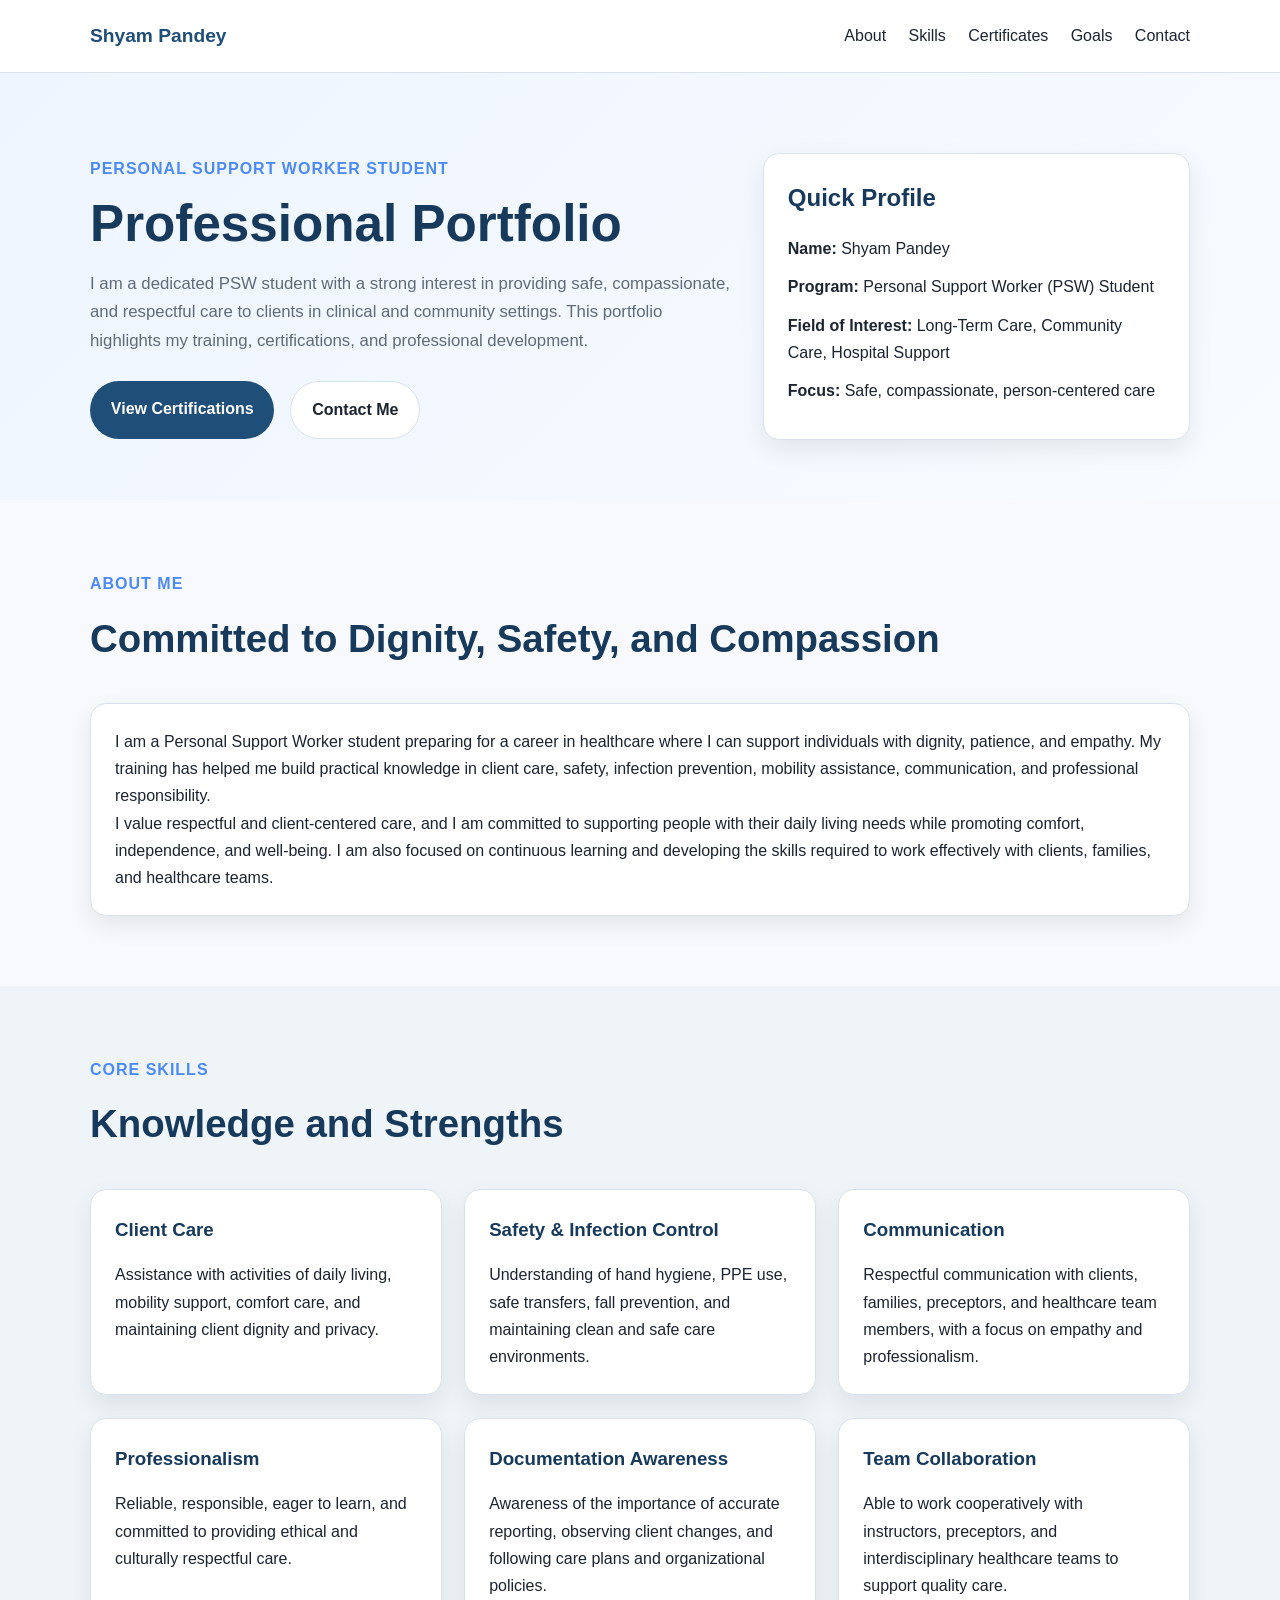
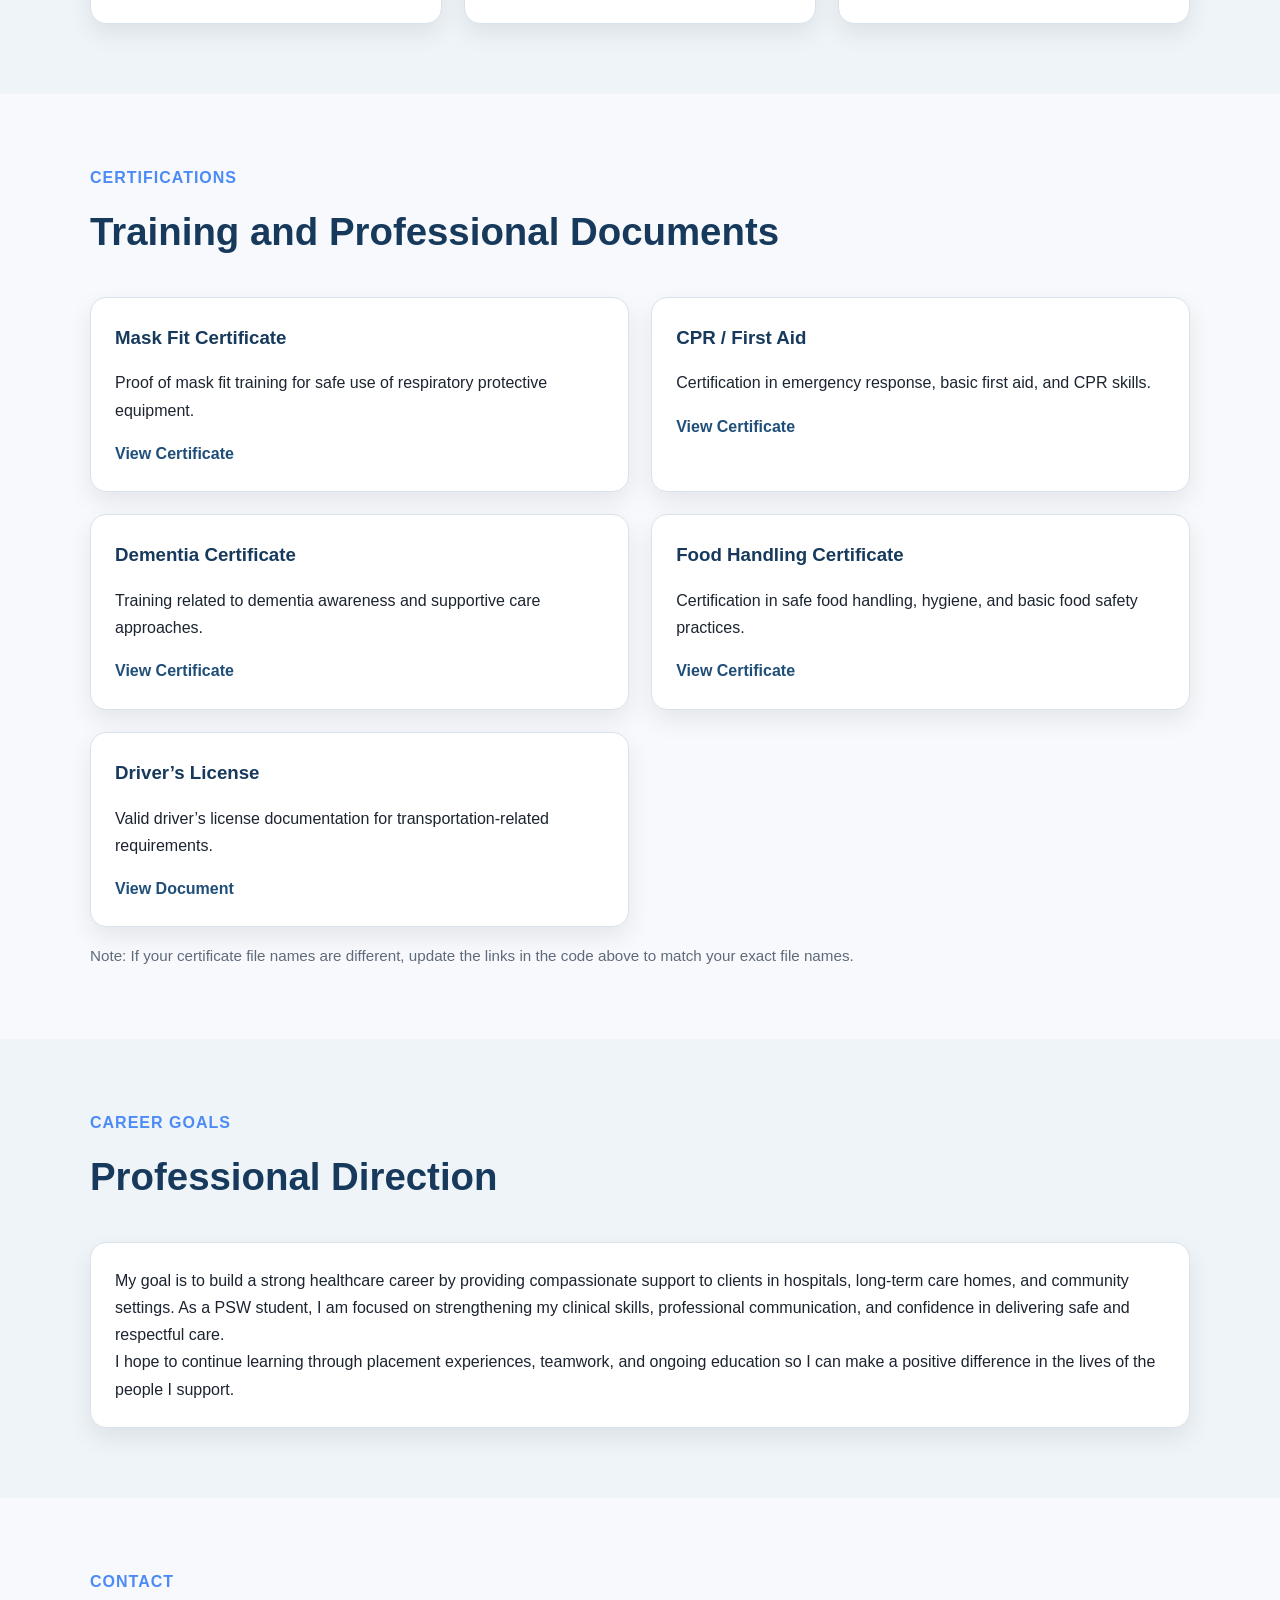
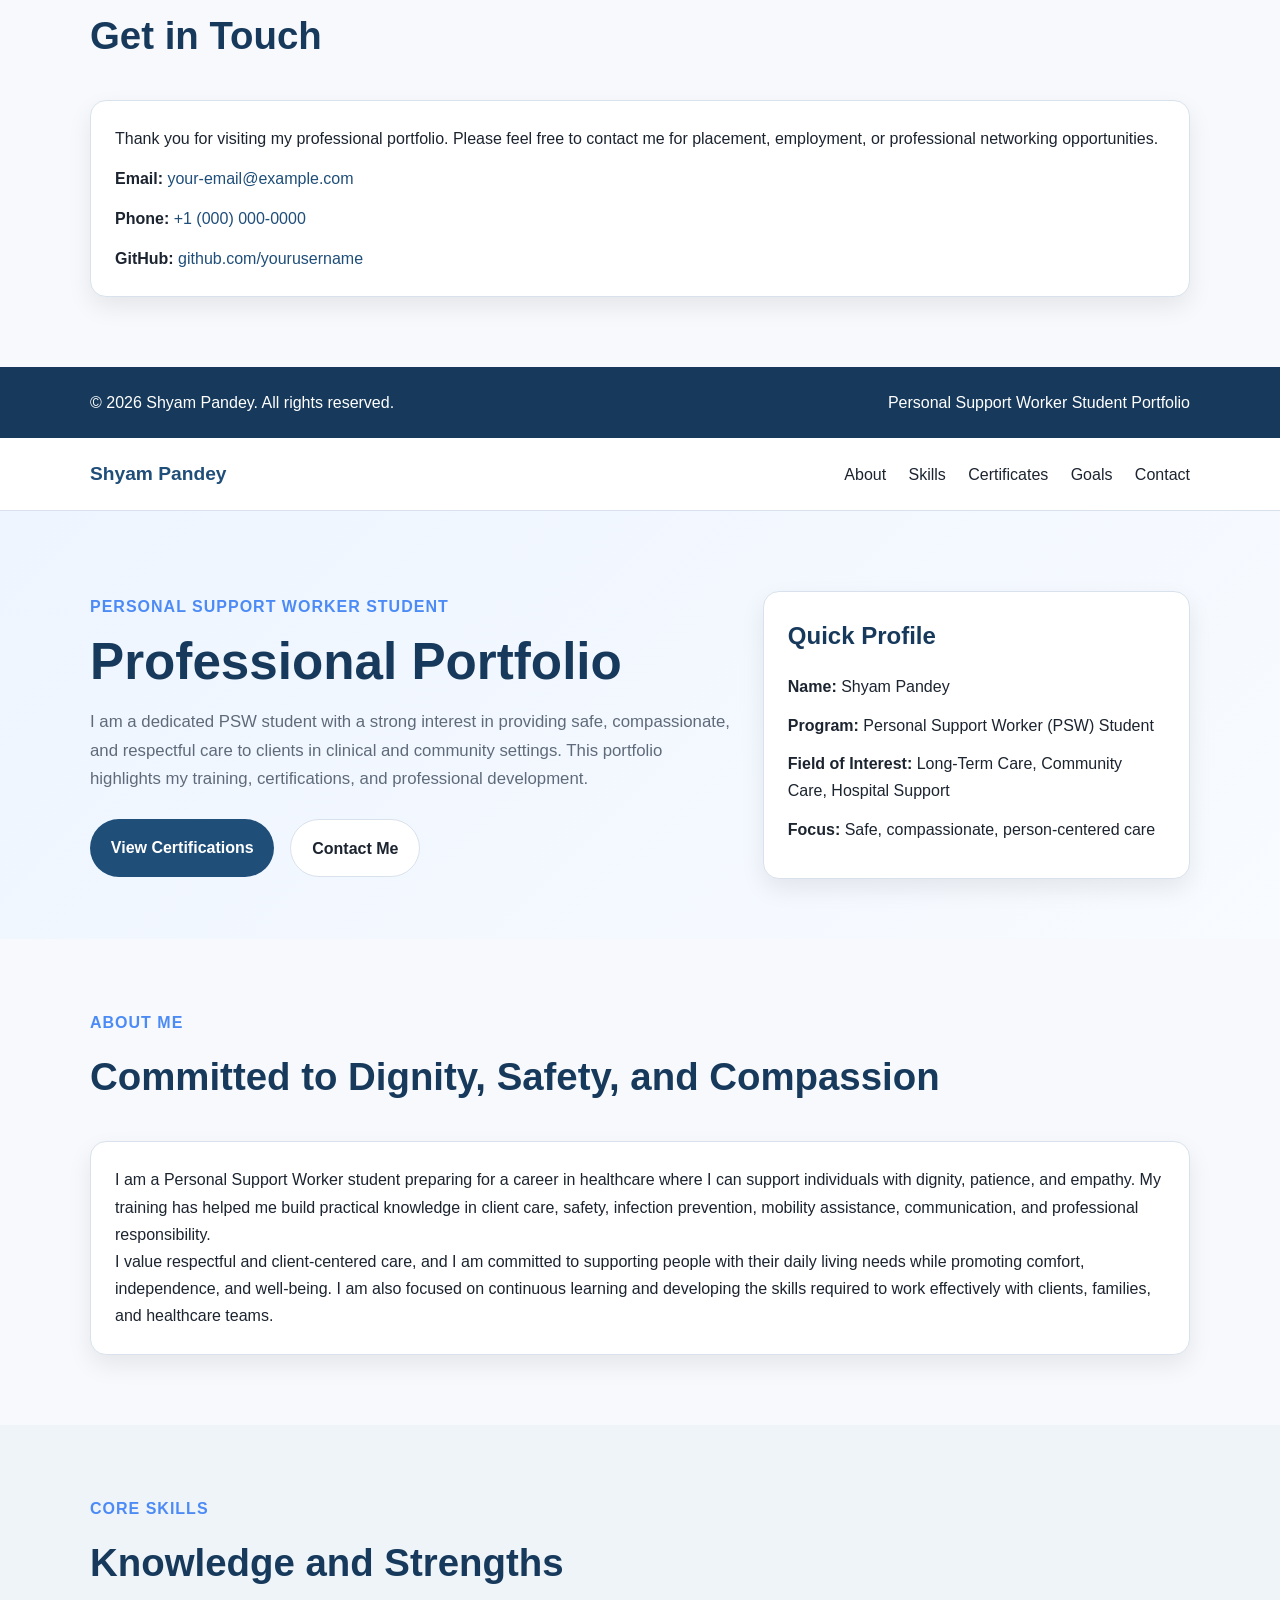
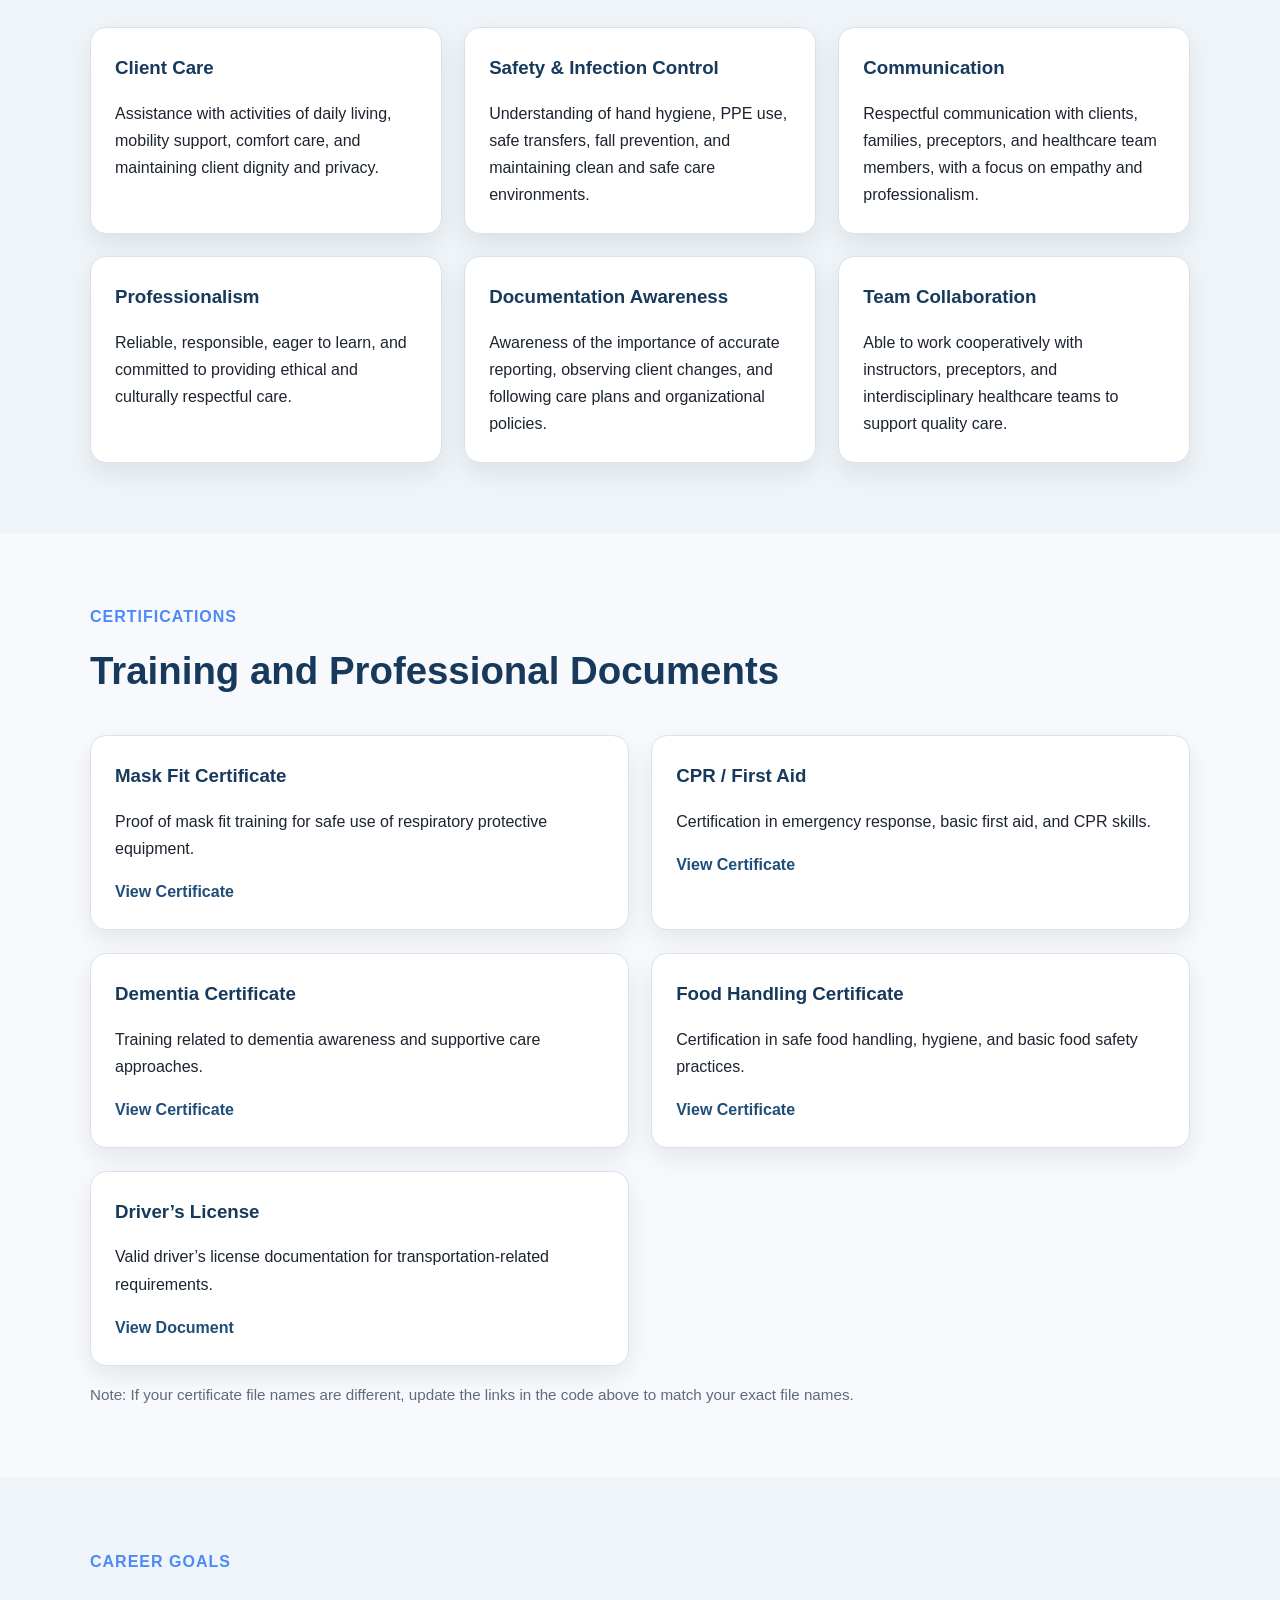
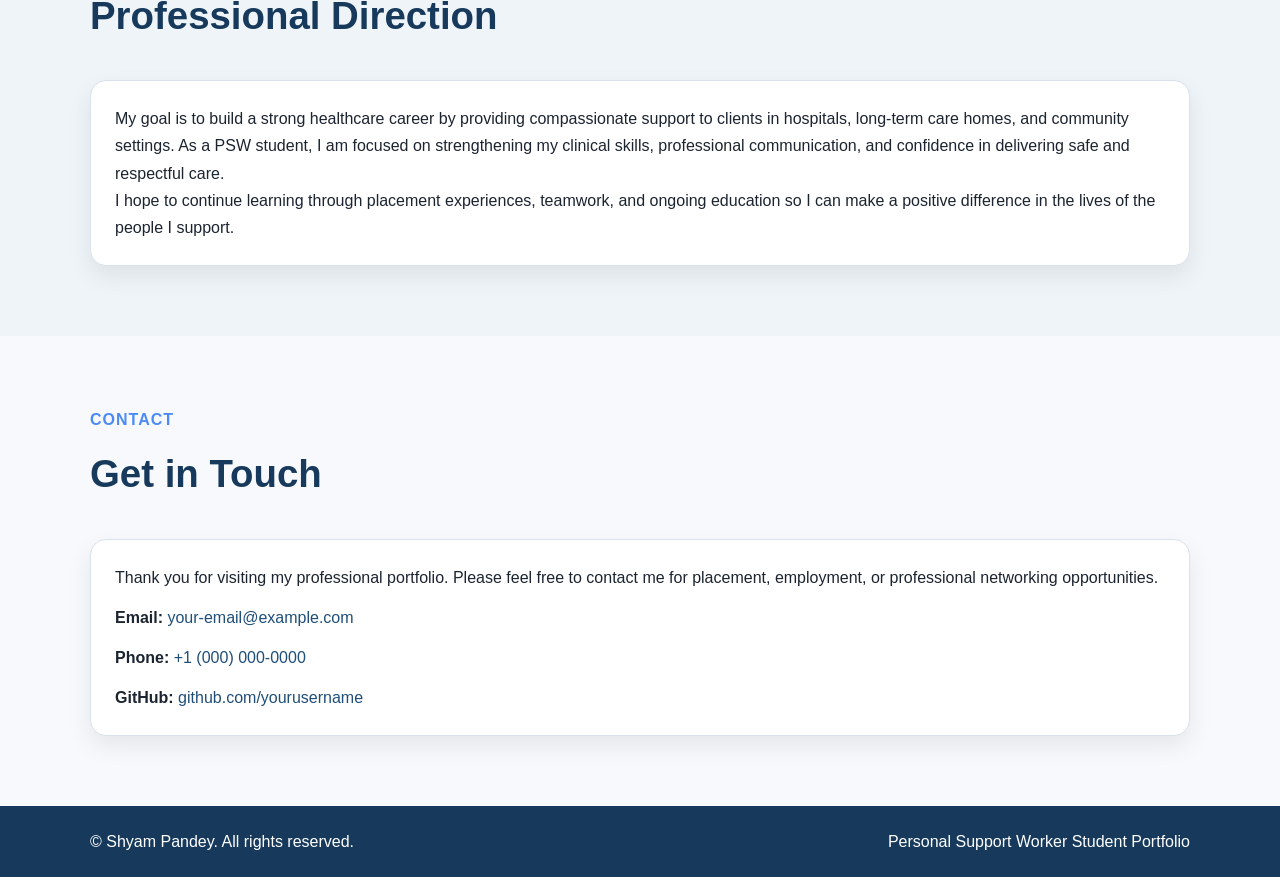
==== index.html @ 8e1c9bdb "Certificates" ====
<!DOCTYPE html>
<html lang="en">
<head>
  <meta charset="UTF-8" />
  <meta name="viewport" content="width=device-width, initial-scale=1.0" />
  <title>Shyam Pandey | PSW Student Portfolio</title>
  <meta
    name="description"
    content="Professional portfolio of Shyam Pandey, Personal Support Worker student, showcasing education, skills, certifications, and career goals."
  />
  <link rel="stylesheet" href="assets/styles.css" />
</head>
<body>
  <header class="header">
    <div class="container nav">
      <a href="#home" class="logo">Shyam Pandey</a>
      <nav>
        <ul class="nav-links">
          <li><a href="#about">About</a></li>
          <li><a href="#skills">Skills</a></li>
          <li><a href="#certifications">Certificates</a></li>
          <li><a href="#goals">Goals</a></li>
          <li><a href="#contact">Contact</a></li>
        </ul>
      </nav>
      <button id="menu-toggle" class="menu-toggle" aria-label="Open menu">☰</button>
    </div>
  </header>

  <main>
    <section id="home" class="hero">
      <div class="container hero-content">
        <div class="hero-text">
          <p class="eyebrow">Personal Support Worker Student</p>
          <h1>Professional Portfolio</h1>
          <p class="lead">
            I am a dedicated PSW student with a strong interest in providing safe,
            compassionate, and respectful care to clients in clinical and community settings.
            This portfolio highlights my training, certifications, and professional development.
          </p>
          <div class="hero-buttons">
            <a href="#certifications" class="btn btn-primary">View Certifications</a>
            <a href="#contact" class="btn btn-secondary">Contact Me</a>
          </div>
        </div>

        <div class="hero-card">
          <h2>Quick Profile</h2>
          <ul>
            <li><strong>Name:</strong> Shyam Pandey</li>
            <li><strong>Program:</strong> Personal Support Worker (PSW) Student</li>
            <li><strong>Field of Interest:</strong> Long-Term Care, Community Care, Hospital Support</li>
            <li><strong>Focus:</strong> Safe, compassionate, person-centered care</li>
          </ul>
        </div>
      </div>
    </section>

    <section id="about" class="section">
      <div class="container">
        <div class="section-heading">
          <p class="section-tag">About Me</p>
          <h2>Committed to Dignity, Safety, and Compassion</h2>
        </div>

        <div class="card">
          <p>
            I am a Personal Support Worker student preparing for a career in healthcare where I can
            support individuals with dignity, patience, and empathy. My training has helped me build
            practical knowledge in client care, safety, infection prevention, mobility assistance,
            communication, and professional responsibility.
          </p>
          <p>
            I value respectful and client-centered care, and I am committed to supporting people with
            their daily living needs while promoting comfort, independence, and well-being. I am also
            focused on continuous learning and developing the skills required to work effectively with
            clients, families, and healthcare teams.
          </p>
        </div>
      </div>
    </section>

    <section id="skills" class="section section-alt">
      <div class="container">
        <div class="section-heading">
          <p class="section-tag">Core Skills</p>
          <h2>Knowledge and Strengths</h2>
        </div>

        <div class="grid-3">
          <div class="card skill-card">
            <h3>Client Care</h3>
            <p>
              Assistance with activities of daily living, mobility support, comfort care, and maintaining
              client dignity and privacy.
            </p>
          </div>

          <div class="card skill-card">
            <h3>Safety & Infection Control</h3>
            <p>
              Understanding of hand hygiene, PPE use, safe transfers, fall prevention, and maintaining
              clean and safe care environments.
            </p>
          </div>

          <div class="card skill-card">
            <h3>Communication</h3>
            <p>
              Respectful communication with clients, families, preceptors, and healthcare team members,
              with a focus on empathy and professionalism.
            </p>
          </div>

          <div class="card skill-card">
            <h3>Professionalism</h3>
            <p>
              Reliable, responsible, eager to learn, and committed to providing ethical and culturally
              respectful care.
            </p>
          </div>

          <div class="card skill-card">
            <h3>Documentation Awareness</h3>
            <p>
              Awareness of the importance of accurate reporting, observing client changes, and following
              care plans and organizational policies.
            </p>
          </div>

          <div class="card skill-card">
            <h3>Team Collaboration</h3>
            <p>
              Able to work cooperatively with instructors, preceptors, and interdisciplinary healthcare
              teams to support quality care.
            </p>
          </div>
        </div>
      </div>
    </section>

    <section id="certifications" class="section">
      <div class="container">
        <div class="section-heading">
          <p class="section-tag">Certifications</p>
          <h2>Training and Professional Documents</h2>
        </div>

        <div class="grid-2 cert-grid">
          <div class="card cert-card">
            <h3>Mask Fit Certificate</h3>
            <p>Proof of mask fit training for safe use of respiratory protective equipment.</p>
            <a href="asstes/certificates/maskfit.jpg" target="_blank" class="cert-link">View Certificate</a>
          </div>

          <div class="card cert-card">
            <h3>CPR / First Aid</h3>
            <p>Certification in emergency response, basic first aid, and CPR skills.</p>
            <a href="assets/certificates/cpr-firstaid.jpg" target="_blank" class="cert-link">View Certificate</a>
          </div>

          <div class="card cert-card">
            <h3>Dementia Certificate</h3>
            <p>Training related to dementia awareness and supportive care approaches.</p>
            <a href="asstes/certificates/dementia.pdf" target="_blank" class="cert-link">View Certificate</a>
          </div>

          <div class="card cert-card">
            <h3>Food Handling Certificate</h3>
            <p>Certification in safe food handling, hygiene, and basic food safety practices.</p>
            <a href="certificates/foodhandling.pdf" target="_blank" class="cert-link">View Certificate</a>
          </div>

          <div class="card cert-card">
            <h3>Driver’s License</h3>
            <p>Valid driver’s license documentation for transportation-related requirements.</p>
            <a href="certificates/driving-license.pdf" target="_blank" class="cert-link">View Document</a>
          </div>
        </div>

        <p class="note">
          Note: If your certificate file names are different, update the links in the code above to match
          your exact file names.
        </p>
      </div>
    </section>

    <section id="goals" class="section section-alt">
      <div class="container">
        <div class="section-heading">
          <p class="section-tag">Career Goals</p>
          <h2>Professional Direction</h2>
        </div>

        <div class="card">
          <p>
            My goal is to build a strong healthcare career by providing compassionate support to clients
            in hospitals, long-term care homes, and community settings. As a PSW student, I am focused on
            strengthening my clinical skills, professional communication, and confidence in delivering safe
            and respectful care.
          </p>
          <p>
            I hope to continue learning through placement experiences, teamwork, and ongoing education so I
            can make a positive difference in the lives of the people I support.
          </p>
        </div>
      </div>
    </section>

    <section id="contact" class="section">
      <div class="container">
        <div class="section-heading">
          <p class="section-tag">Contact</p>
          <h2>Get in Touch</h2>
        </div>

        <div class="card contact-card">
          <p>
            Thank you for visiting my professional portfolio. Please feel free to contact me for placement,
            employment, or professional networking opportunities.
          </p>

          <div class="contact-list">
            <p><strong>Email:</strong> <a href="mailto:your-email@example.com">your-email@example.com</a></p>
            <p><strong>Phone:</strong> <a href="tel:+10000000000">+1 (000) 000-0000</a></p>
            <p><strong>GitHub:</strong> <a href="https://github.com/yourusername" target="_blank">github.com/yourusername</a></p>
          </div>
        </div>
      </div>
    </section>
  </main>

  <footer class="footer">
    <div class="container footer-content">
      <p>© <span id="year"></span> Shyam Pandey. All rights reserved.</p>
      <p>Personal Support Worker Student Portfolio</p>
    </div>
  </footer>

  <script src="assets/scripts.js"></script>
</body>
</html><!DOCTYPE html>
<html lang="en">
<head>
  <meta charset="UTF-8" />
  <meta name="viewport" content="width=device-width, initial-scale=1.0" />
  <title>Shyam Pandey | PSW Student Portfolio</title>
  <meta
    name="description"
    content="Professional portfolio of Shyam Pandey, Personal Support Worker student, showcasing education, skills, certifications, and career goals."
  />
  <link rel="stylesheet" href="assets/styles.css" />
</head>
<body>
  <header class="header">
    <div class="container nav">
      <a href="#home" class="logo">Shyam Pandey</a>
      <nav>
        <ul class="nav-links">
          <li><a href="#about">About</a></li>
          <li><a href="#skills">Skills</a></li>
          <li><a href="#certifications">Certificates</a></li>
          <li><a href="#goals">Goals</a></li>
          <li><a href="#contact">Contact</a></li>
        </ul>
      </nav>
      <button id="menu-toggle" class="menu-toggle" aria-label="Open menu">☰</button>
    </div>
  </header>

  <main>
    <section id="home" class="hero">
      <div class="container hero-content">
        <div class="hero-text">
          <p class="eyebrow">Personal Support Worker Student</p>
          <h1>Professional Portfolio</h1>
          <p class="lead">
            I am a dedicated PSW student with a strong interest in providing safe,
            compassionate, and respectful care to clients in clinical and community settings.
            This portfolio highlights my training, certifications, and professional development.
          </p>
          <div class="hero-buttons">
            <a href="#certifications" class="btn btn-primary">View Certifications</a>
            <a href="#contact" class="btn btn-secondary">Contact Me</a>
          </div>
        </div>

        <div class="hero-card">
          <h2>Quick Profile</h2>
          <ul>
            <li><strong>Name:</strong> Shyam Pandey</li>
            <li><strong>Program:</strong> Personal Support Worker (PSW) Student</li>
            <li><strong>Field of Interest:</strong> Long-Term Care, Community Care, Hospital Support</li>
            <li><strong>Focus:</strong> Safe, compassionate, person-centered care</li>
          </ul>
        </div>
      </div>
    </section>

    <section id="about" class="section">
      <div class="container">
        <div class="section-heading">
          <p class="section-tag">About Me</p>
          <h2>Committed to Dignity, Safety, and Compassion</h2>
        </div>

        <div class="card">
          <p>
            I am a Personal Support Worker student preparing for a career in healthcare where I can
            support individuals with dignity, patience, and empathy. My training has helped me build
            practical knowledge in client care, safety, infection prevention, mobility assistance,
            communication, and professional responsibility.
          </p>
          <p>
            I value respectful and client-centered care, and I am committed to supporting people with
            their daily living needs while promoting comfort, independence, and well-being. I am also
            focused on continuous learning and developing the skills required to work effectively with
            clients, families, and healthcare teams.
          </p>
        </div>
      </div>
    </section>

    <section id="skills" class="section section-alt">
      <div class="container">
        <div class="section-heading">
          <p class="section-tag">Core Skills</p>
          <h2>Knowledge and Strengths</h2>
        </div>

        <div class="grid-3">
          <div class="card skill-card">
            <h3>Client Care</h3>
            <p>
              Assistance with activities of daily living, mobility support, comfort care, and maintaining
              client dignity and privacy.
            </p>
          </div>

          <div class="card skill-card">
            <h3>Safety & Infection Control</h3>
            <p>
              Understanding of hand hygiene, PPE use, safe transfers, fall prevention, and maintaining
              clean and safe care environments.
            </p>
          </div>

          <div class="card skill-card">
            <h3>Communication</h3>
            <p>
              Respectful communication with clients, families, preceptors, and healthcare team members,
              with a focus on empathy and professionalism.
            </p>
          </div>

          <div class="card skill-card">
            <h3>Professionalism</h3>
            <p>
              Reliable, responsible, eager to learn, and committed to providing ethical and culturally
              respectful care.
            </p>
          </div>

          <div class="card skill-card">
            <h3>Documentation Awareness</h3>
            <p>
              Awareness of the importance of accurate reporting, observing client changes, and following
              care plans and organizational policies.
            </p>
          </div>

          <div class="card skill-card">
            <h3>Team Collaboration</h3>
            <p>
              Able to work cooperatively with instructors, preceptors, and interdisciplinary healthcare
              teams to support quality care.
            </p>
          </div>
        </div>
      </div>
    </section>

    <section id="certifications" class="section">
      <div class="container">
        <div class="section-heading">
          <p class="section-tag">Certifications</p>
          <h2>Training and Professional Documents</h2>
        </div>

        <div class="grid-2 cert-grid">
          <div class="card cert-card">
            <h3>Mask Fit Certificate</h3>
            <p>Proof of mask fit training for safe use of respiratory protective equipment.</p>
            <a href="certificates/maskfit.pdf" target="_blank" class="cert-link">View Certificate</a>
          </div>

          <div class="card cert-card">
            <h3>CPR / First Aid</h3>
            <p>Certification in emergency response, basic first aid, and CPR skills.</p>
            <a href="certificates/cpr-firstaid.pdf" target="_blank" class="cert-link">View Certificate</a>
          </div>

          <div class="card cert-card">
            <h3>Dementia Certificate</h3>
            <p>Training related to dementia awareness and supportive care approaches.</p>
            <a href="certificates/dementia-certificate.pdf" target="_blank" class="cert-link">View Certificate</a>
          </div>

          <div class="card cert-card">
            <h3>Food Handling Certificate</h3>
            <p>Certification in safe food handling, hygiene, and basic food safety practices.</p>
            <a href="certificates/foodhandling.pdf" target="_blank" class="cert-link">View Certificate</a>
          </div>

          <div class="card cert-card">
            <h3>Driver’s License</h3>
            <p>Valid driver’s license documentation for transportation-related requirements.</p>
            <a href="certificates/driving-license.pdf" target="_blank" class="cert-link">View Document</a>
          </div>
        </div>

        <p class="note">
          Note: If your certificate file names are different, update the links in the code above to match
          your exact file names.
        </p>
      </div>
    </section>

    <section id="goals" class="section section-alt">
      <div class="container">
        <div class="section-heading">
          <p class="section-tag">Career Goals</p>
          <h2>Professional Direction</h2>
        </div>

        <div class="card">
          <p>
            My goal is to build a strong healthcare career by providing compassionate support to clients
            in hospitals, long-term care homes, and community settings. As a PSW student, I am focused on
            strengthening my clinical skills, professional communication, and confidence in delivering safe
            and respectful care.
          </p>
          <p>
            I hope to continue learning through placement experiences, teamwork, and ongoing education so I
            can make a positive difference in the lives of the people I support.
          </p>
        </div>
      </div>
    </section>

    <section id="contact" class="section">
      <div class="container">
        <div class="section-heading">
          <p class="section-tag">Contact</p>
          <h2>Get in Touch</h2>
        </div>

        <div class="card contact-card">
          <p>
            Thank you for visiting my professional portfolio. Please feel free to contact me for placement,
            employment, or professional networking opportunities.
          </p>

          <div class="contact-list">
            <p><strong>Email:</strong> <a href="mailto:your-email@example.com">your-email@example.com</a></p>
            <p><strong>Phone:</strong> <a href="tel:+10000000000">+1 (000) 000-0000</a></p>
            <p><strong>GitHub:</strong> <a href="https://github.com/yourusername" target="_blank">github.com/yourusername</a></p>
          </div>
        </div>
      </div>
    </section>
  </main>

  <footer class="footer">
    <div class="container footer-content">
      <p>© <span id="year"></span> Shyam Pandey. All rights reserved.</p>
      <p>Personal Support Worker Student Portfolio</p>
    </div>
  </footer>

  <script src="assets/scripts.js"></script>
</body>
</html>
---- assets/styles.css ----
:root {
  --bg: #f7f9fc;
  --white: #ffffff;
  --primary: #1f4e79;
  --primary-dark: #173a5c;
  --accent: #4c8bf5;
  --text: #1c2430;
  --muted: #5f6b7a;
  --border: #d9e2ec;
  --shadow: 0 10px 25px rgba(0, 0, 0, 0.08);
  --radius: 16px;
  --max-width: 1100px;
}

* {
  margin: 0;
  padding: 0;
  box-sizing: border-box;
}

html {
  scroll-behavior: smooth;
}

body {
  font-family: -apple-system, BlinkMacSystemFont, "Segoe UI", Roboto, Arial, sans-serif;
  background: var(--bg);
  color: var(--text);
  line-height: 1.7;
}

a {
  color: var(--primary);
  text-decoration: none;
}

a:hover {
  text-decoration: underline;
}

.container {
  width: min(92%, var(--max-width));
  margin: 0 auto;
}

.header {
  background: var(--white);
  border-bottom: 1px solid var(--border);
  position: sticky;
  top: 0;
  z-index: 1000;
}

.nav {
  display: flex;
  align-items: center;
  justify-content: space-between;
  min-height: 72px;
}

.logo {
  font-size: 1.2rem;
  font-weight: 700;
  color: var(--primary);
}

.nav-links {
  list-style: none;
  display: flex;
  gap: 1.4rem;
}

.nav-links a {
  color: var(--text);
  font-weight: 500;
}

.menu-toggle {
  display: none;
  font-size: 1.6rem;
  background: none;
  border: none;
  cursor: pointer;
}

.hero {
  padding: 80px 0 60px;
  background: linear-gradient(135deg, #eef5ff, #f8fbff);
}

.hero-content {
  display: grid;
  grid-template-columns: 1.5fr 1fr;
  gap: 2rem;
  align-items: center;
}

.eyebrow {
  color: var(--accent);
  font-weight: 700;
  text-transform: uppercase;
  letter-spacing: 1px;
  margin-bottom: 0.8rem;
}

.hero h1 {
  font-size: clamp(2rem, 4vw, 3.5rem);
  line-height: 1.15;
  color: var(--primary-dark);
  margin-bottom: 1rem;
}

.lead {
  font-size: 1.05rem;
  color: var(--muted);
  max-width: 700px;
}

.hero-buttons {
  display: flex;
  gap: 1rem;
  margin-top: 1.6rem;
  flex-wrap: wrap;
}

.btn {
  display: inline-block;
  padding: 0.9rem 1.3rem;
  border-radius: 999px;
  font-weight: 600;
  transition: 0.2s ease;
}

.btn-primary {
  background: var(--primary);
  color: white;
}

.btn-primary:hover {
  background: var(--primary-dark);
  text-decoration: none;
}

.btn-secondary {
  background: white;
  border: 1px solid var(--border);
  color: var(--text);
}

.btn-secondary:hover {
  text-decoration: none;
  border-color: var(--primary);
}

.hero-card,
.card {
  background: var(--white);
  border: 1px solid var(--border);
  border-radius: var(--radius);
  box-shadow: var(--shadow);
  padding: 1.5rem;
}

.hero-card h2,
.card h3 {
  margin-bottom: 1rem;
  color: var(--primary-dark);
}

.hero-card ul {
  list-style: none;
}

.hero-card li {
  margin-bottom: 0.7rem;
}

.section {
  padding: 70px 0;
}

.section-alt {
  background: #eef4f8;
}

.section-heading {
  margin-bottom: 2rem;
}

.section-tag {
  color: var(--accent);
  font-weight: 700;
  text-transform: uppercase;
  letter-spacing: 1px;
  margin-bottom: 0.5rem;
}

.section-heading h2 {
  font-size: clamp(1.7rem, 3vw, 2.4rem);
  color: var(--primary-dark);
}

.grid-3,
.grid-2 {
  display: grid;
  gap: 1.4rem;
}

.grid-3 {
  grid-template-columns: repeat(3, 1fr);
}

.grid-2 {
  grid-template-columns: repeat(2, 1fr);
}

.skill-card,
.cert-card {
  height: 100%;
}

.cert-link {
  display: inline-block;
  margin-top: 1rem;
  font-weight: 600;
}

.note {
  margin-top: 1rem;
  color: var(--muted);
  font-size: 0.95rem;
}

.contact-list p {
  margin-top: 0.8rem;
}

.footer {
  background: var(--primary-dark);
  color: white;
  padding: 22px 0;
}

.footer-content {
  display: flex;
  justify-content: space-between;
  gap: 1rem;
  flex-wrap: wrap;
}

@media (max-width: 900px) {
  .hero-content,
  .grid-3,
  .grid-2 {
    grid-template-columns: 1fr;
  }
}

@media (max-width: 768px) {
  .menu-toggle {
    display: block;
  }

  .nav-links {
    display: none;
    position: absolute;
    top: 72px;
    right: 4%;
    background: white;
    border: 1px solid var(--border);
    border-radius: 12px;
    box-shadow: var(--shadow);
    padding: 1rem;
    flex-direction: column;
    min-width: 220px;
  }

  .nav-links.show {
    display: flex;
  }
}
---- assets/styles.css ----
:root {
  --bg: #f7f9fc;
  --white: #ffffff;
  --primary: #1f4e79;
  --primary-dark: #173a5c;
  --accent: #4c8bf5;
  --text: #1c2430;
  --muted: #5f6b7a;
  --border: #d9e2ec;
  --shadow: 0 10px 25px rgba(0, 0, 0, 0.08);
  --radius: 16px;
  --max-width: 1100px;
}

* {
  margin: 0;
  padding: 0;
  box-sizing: border-box;
}

html {
  scroll-behavior: smooth;
}

body {
  font-family: -apple-system, BlinkMacSystemFont, "Segoe UI", Roboto, Arial, sans-serif;
  background: var(--bg);
  color: var(--text);
  line-height: 1.7;
}

a {
  color: var(--primary);
  text-decoration: none;
}

a:hover {
  text-decoration: underline;
}

.container {
  width: min(92%, var(--max-width));
  margin: 0 auto;
}

.header {
  background: var(--white);
  border-bottom: 1px solid var(--border);
  position: sticky;
  top: 0;
  z-index: 1000;
}

.nav {
  display: flex;
  align-items: center;
  justify-content: space-between;
  min-height: 72px;
}

.logo {
  font-size: 1.2rem;
  font-weight: 700;
  color: var(--primary);
}

.nav-links {
  list-style: none;
  display: flex;
  gap: 1.4rem;
}

.nav-links a {
  color: var(--text);
  font-weight: 500;
}

.menu-toggle {
  display: none;
  font-size: 1.6rem;
  background: none;
  border: none;
  cursor: pointer;
}

.hero {
  padding: 80px 0 60px;
  background: linear-gradient(135deg, #eef5ff, #f8fbff);
}

.hero-content {
  display: grid;
  grid-template-columns: 1.5fr 1fr;
  gap: 2rem;
  align-items: center;
}

.eyebrow {
  color: var(--accent);
  font-weight: 700;
  text-transform: uppercase;
  letter-spacing: 1px;
  margin-bottom: 0.8rem;
}

.hero h1 {
  font-size: clamp(2rem, 4vw, 3.5rem);
  line-height: 1.15;
  color: var(--primary-dark);
  margin-bottom: 1rem;
}

.lead {
  font-size: 1.05rem;
  color: var(--muted);
  max-width: 700px;
}

.hero-buttons {
  display: flex;
  gap: 1rem;
  margin-top: 1.6rem;
  flex-wrap: wrap;
}

.btn {
  display: inline-block;
  padding: 0.9rem 1.3rem;
  border-radius: 999px;
  font-weight: 600;
  transition: 0.2s ease;
}

.btn-primary {
  background: var(--primary);
  color: white;
}

.btn-primary:hover {
  background: var(--primary-dark);
  text-decoration: none;
}

.btn-secondary {
  background: white;
  border: 1px solid var(--border);
  color: var(--text);
}

.btn-secondary:hover {
  text-decoration: none;
  border-color: var(--primary);
}

.hero-card,
.card {
  background: var(--white);
  border: 1px solid var(--border);
  border-radius: var(--radius);
  box-shadow: var(--shadow);
  padding: 1.5rem;
}

.hero-card h2,
.card h3 {
  margin-bottom: 1rem;
  color: var(--primary-dark);
}

.hero-card ul {
  list-style: none;
}

.hero-card li {
  margin-bottom: 0.7rem;
}

.section {
  padding: 70px 0;
}

.section-alt {
  background: #eef4f8;
}

.section-heading {
  margin-bottom: 2rem;
}

.section-tag {
  color: var(--accent);
  font-weight: 700;
  text-transform: uppercase;
  letter-spacing: 1px;
  margin-bottom: 0.5rem;
}

.section-heading h2 {
  font-size: clamp(1.7rem, 3vw, 2.4rem);
  color: var(--primary-dark);
}

.grid-3,
.grid-2 {
  display: grid;
  gap: 1.4rem;
}

.grid-3 {
  grid-template-columns: repeat(3, 1fr);
}

.grid-2 {
  grid-template-columns: repeat(2, 1fr);
}

.skill-card,
.cert-card {
  height: 100%;
}

.cert-link {
  display: inline-block;
  margin-top: 1rem;
  font-weight: 600;
}

.note {
  margin-top: 1rem;
  color: var(--muted);
  font-size: 0.95rem;
}

.contact-list p {
  margin-top: 0.8rem;
}

.footer {
  background: var(--primary-dark);
  color: white;
  padding: 22px 0;
}

.footer-content {
  display: flex;
  justify-content: space-between;
  gap: 1rem;
  flex-wrap: wrap;
}

@media (max-width: 900px) {
  .hero-content,
  .grid-3,
  .grid-2 {
    grid-template-columns: 1fr;
  }
}

@media (max-width: 768px) {
  .menu-toggle {
    display: block;
  }

  .nav-links {
    display: none;
    position: absolute;
    top: 72px;
    right: 4%;
    background: white;
    border: 1px solid var(--border);
    border-radius: 12px;
    box-shadow: var(--shadow);
    padding: 1rem;
    flex-direction: column;
    min-width: 220px;
  }

  .nav-links.show {
    display: flex;
  }
}
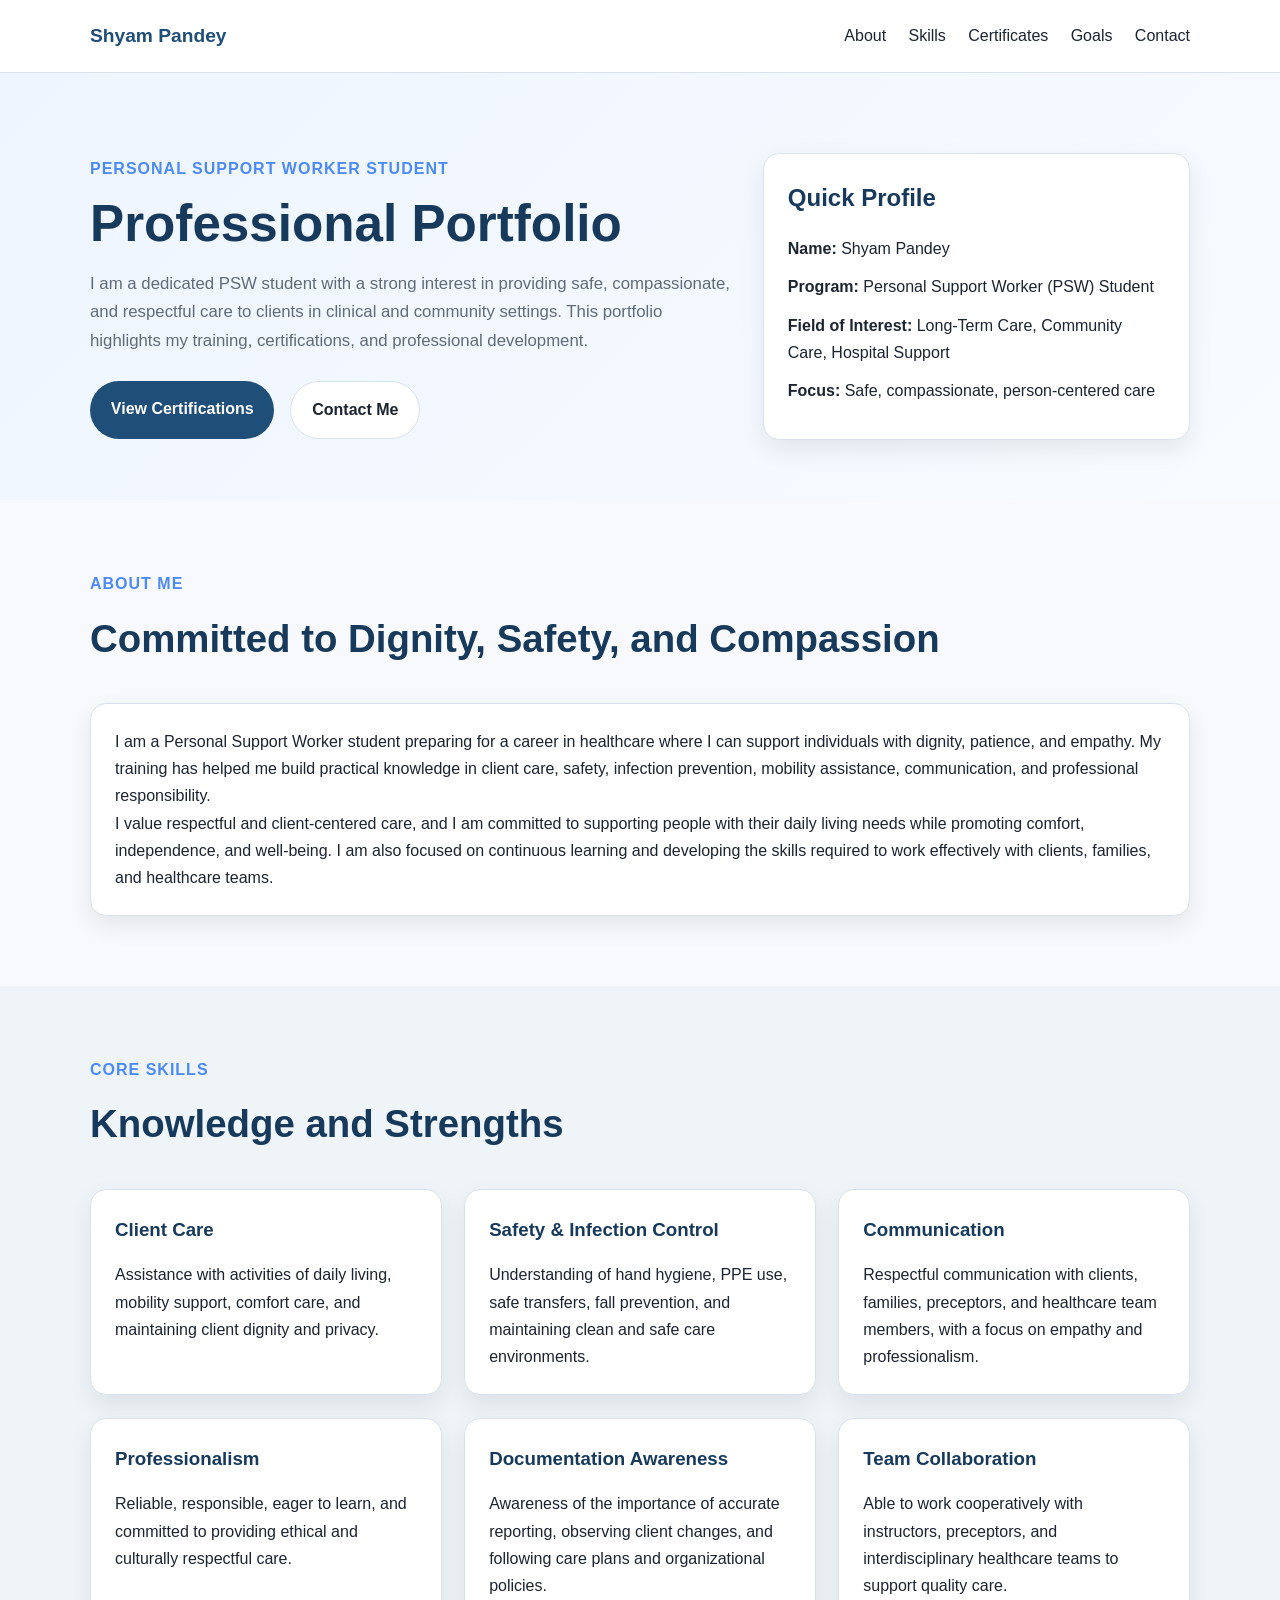
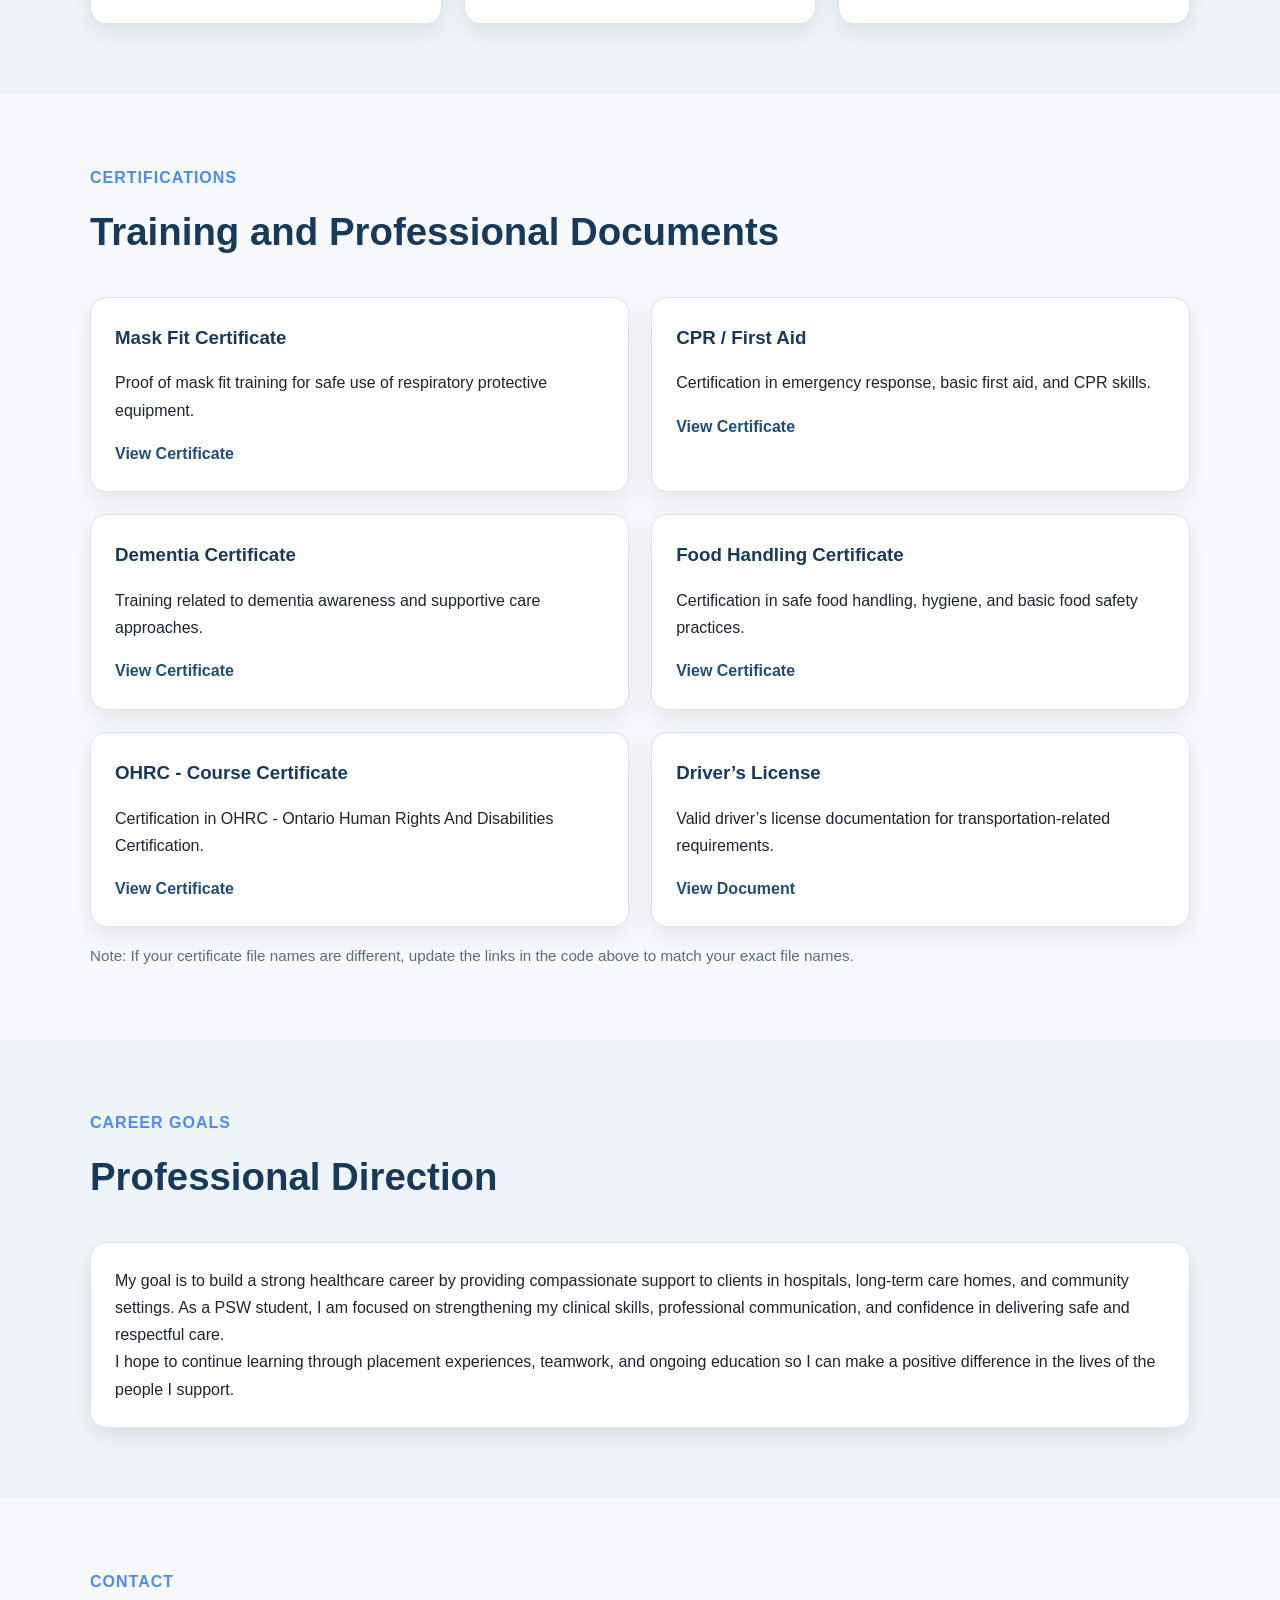
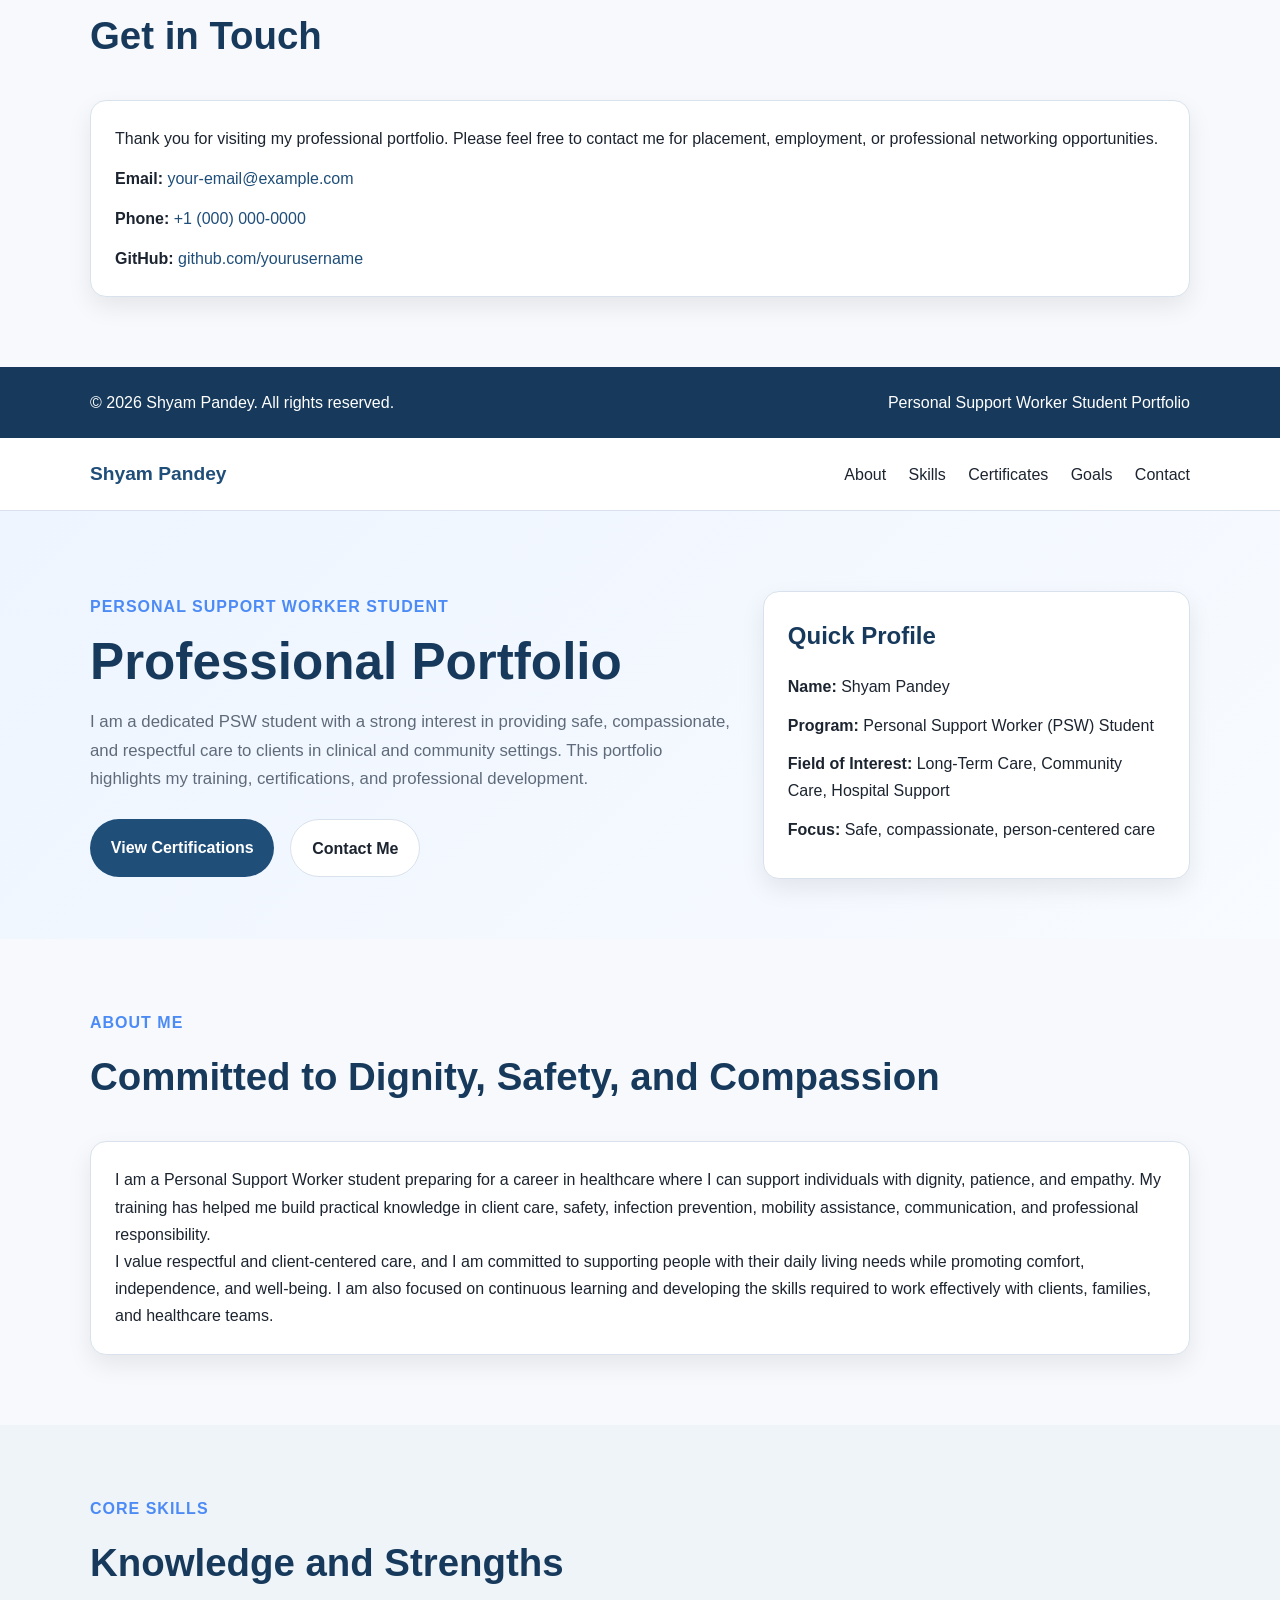
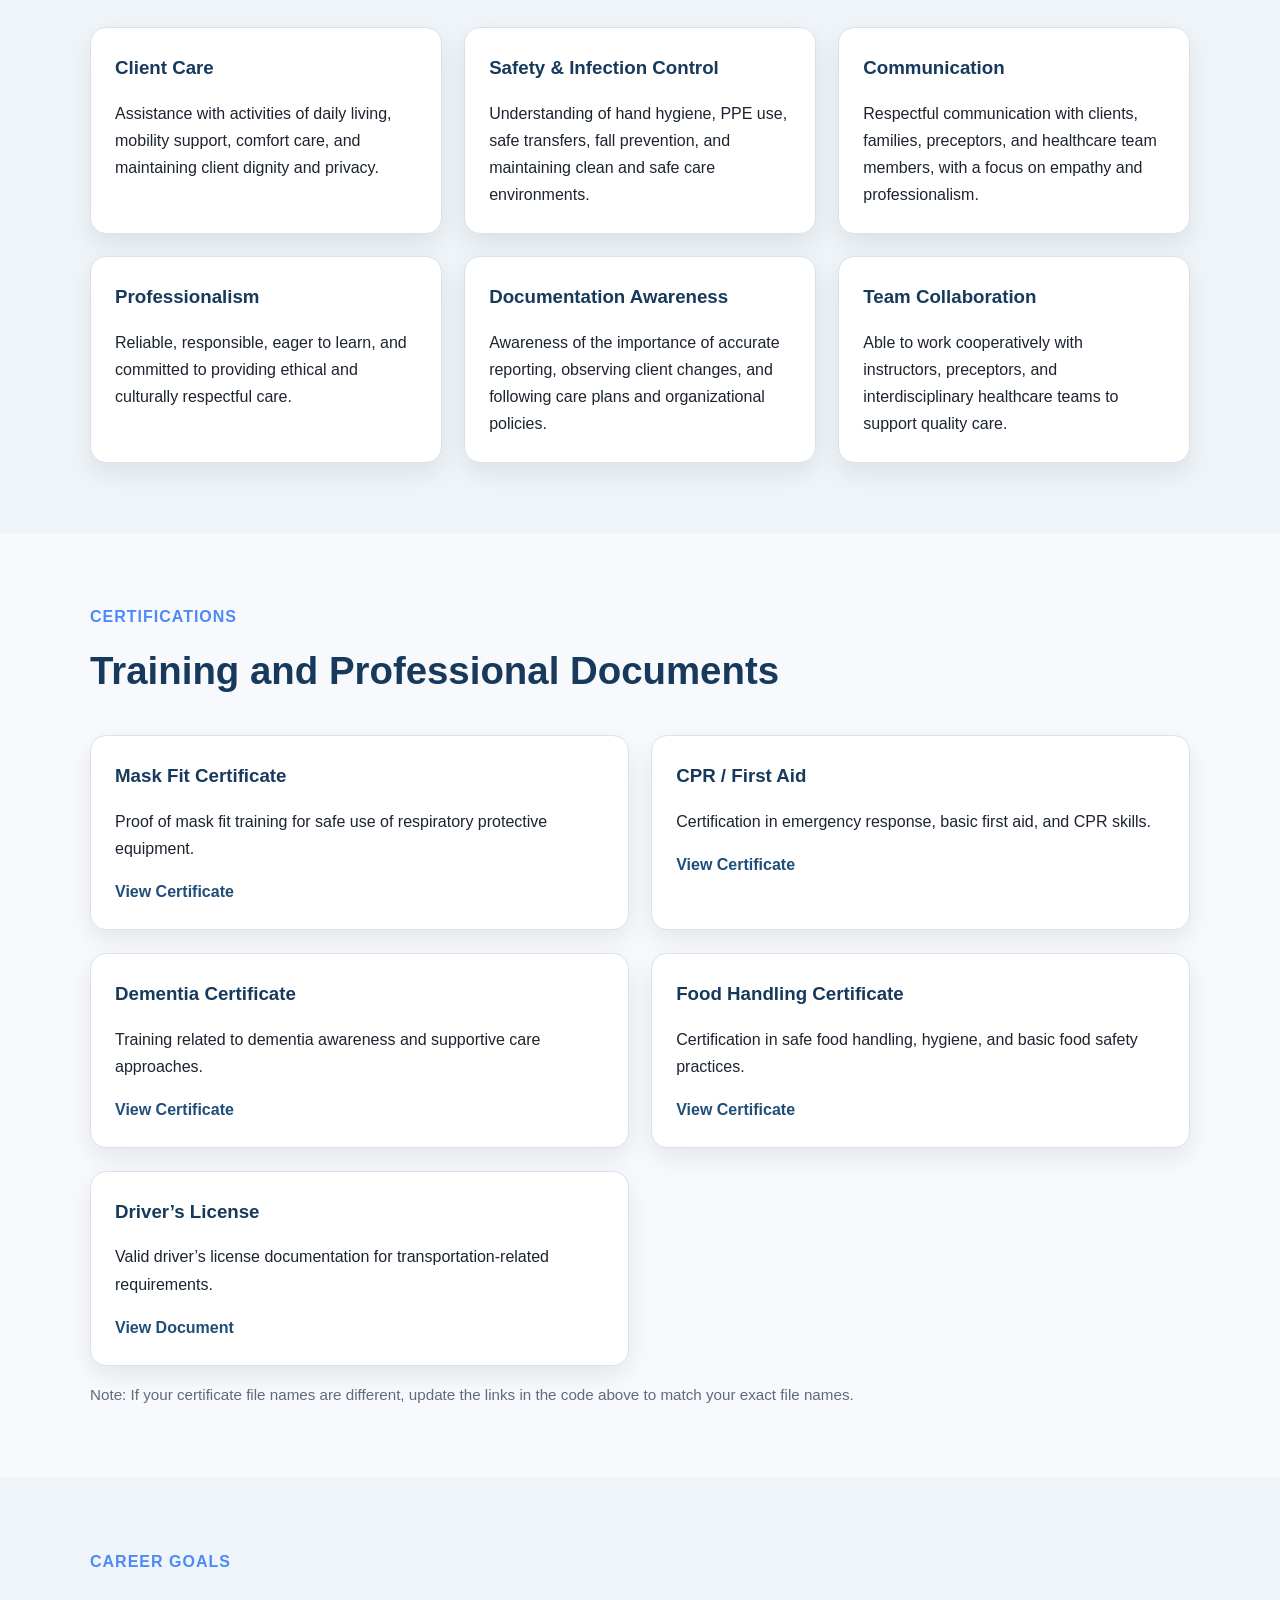
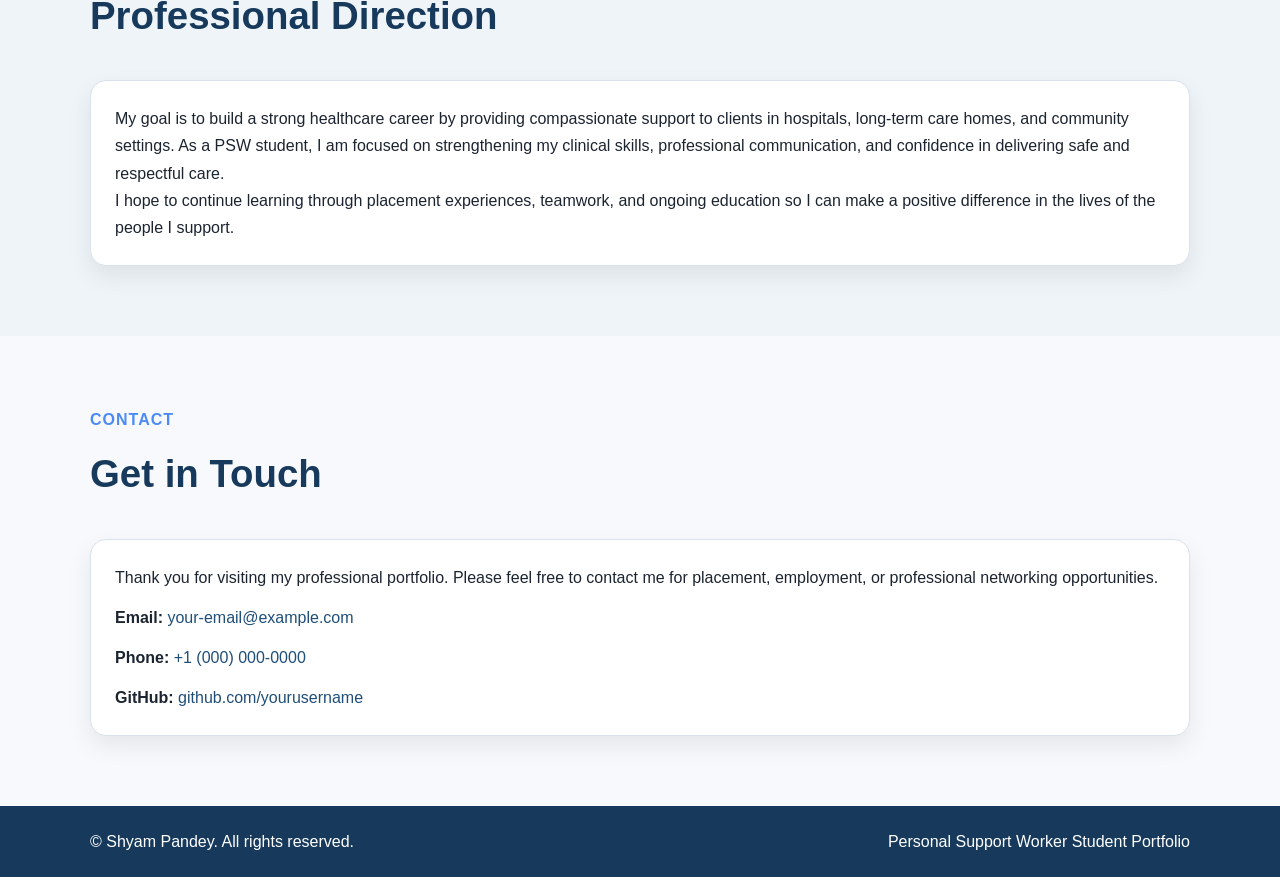
==== commit ecd17aa2: "Certificates" ====
--- a/index.html
+++ b/index.html
@@ -150,7 +150,7 @@
           <div class="card cert-card">
             <h3>Mask Fit Certificate</h3>
             <p>Proof of mask fit training for safe use of respiratory protective equipment.</p>
-            <a href="asstes/certificates/maskfit.jpg" target="_blank" class="cert-link">View Certificate</a>
+            <a href="assets/certificates/maskfit.jpg" target="_blank" class="cert-link">View Certificate</a>
           </div>
 
           <div class="card cert-card">
@@ -162,13 +162,19 @@
           <div class="card cert-card">
             <h3>Dementia Certificate</h3>
             <p>Training related to dementia awareness and supportive care approaches.</p>
-            <a href="asstes/certificates/dementia.pdf" target="_blank" class="cert-link">View Certificate</a>
+            <a href="assets/certificates/dementia.pdf" target="_blank" class="cert-link">View Certificate</a>
           </div>
 
           <div class="card cert-card">
             <h3>Food Handling Certificate</h3>
             <p>Certification in safe food handling, hygiene, and basic food safety practices.</p>
-            <a href="certificates/foodhandling.pdf" target="_blank" class="cert-link">View Certificate</a>
+            <a href="assets/certificates/foodhandling.pdf" target="_blank" class="cert-link">View Certificate</a>
+          </div>
+
+          <div class="card cert-card">
+            <h3>OHRC - Course Certificate</h3>
+            <p>Certification in OHRC - Ontario Human Rights And Disabilities Certification.</p>
+            <a href="assets/certificates/ohrc.pdf" target="_blank" class="cert-link">View Certificate</a>
           </div>
 
           <div class="card cert-card">
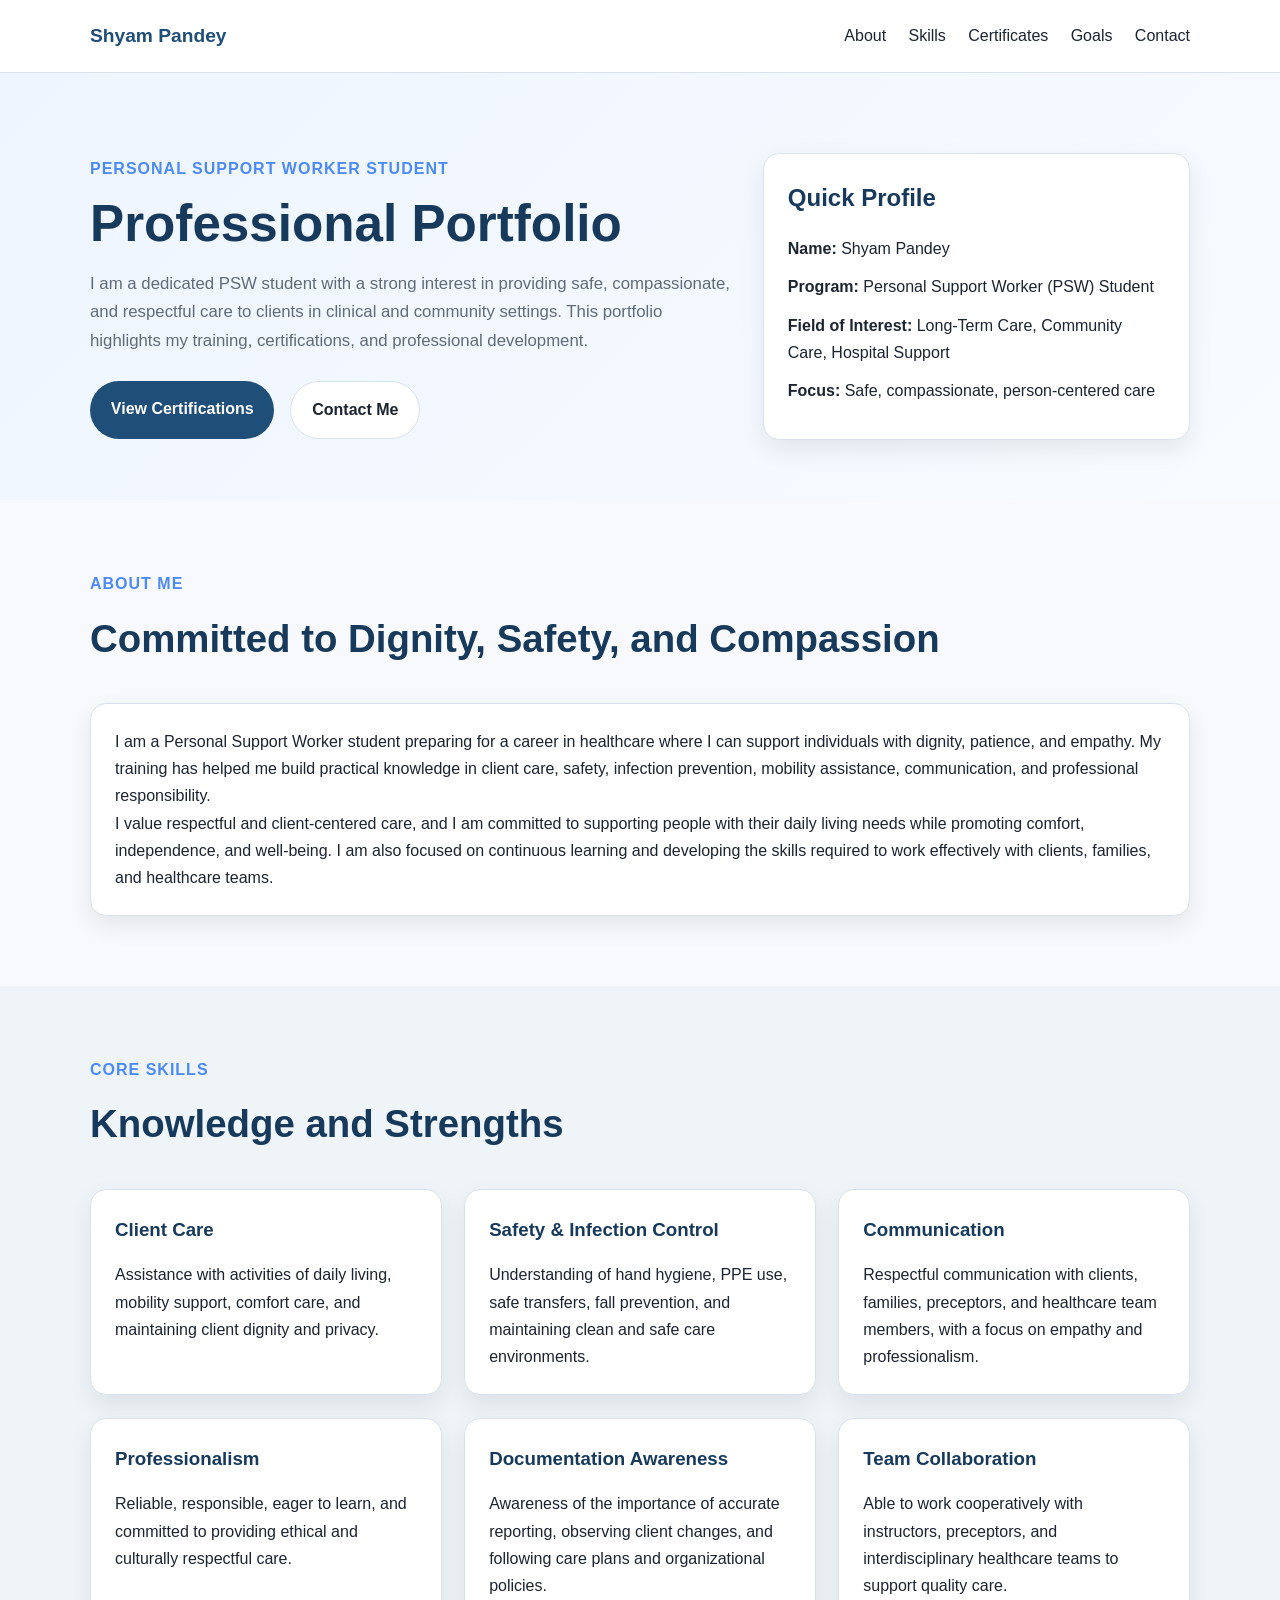
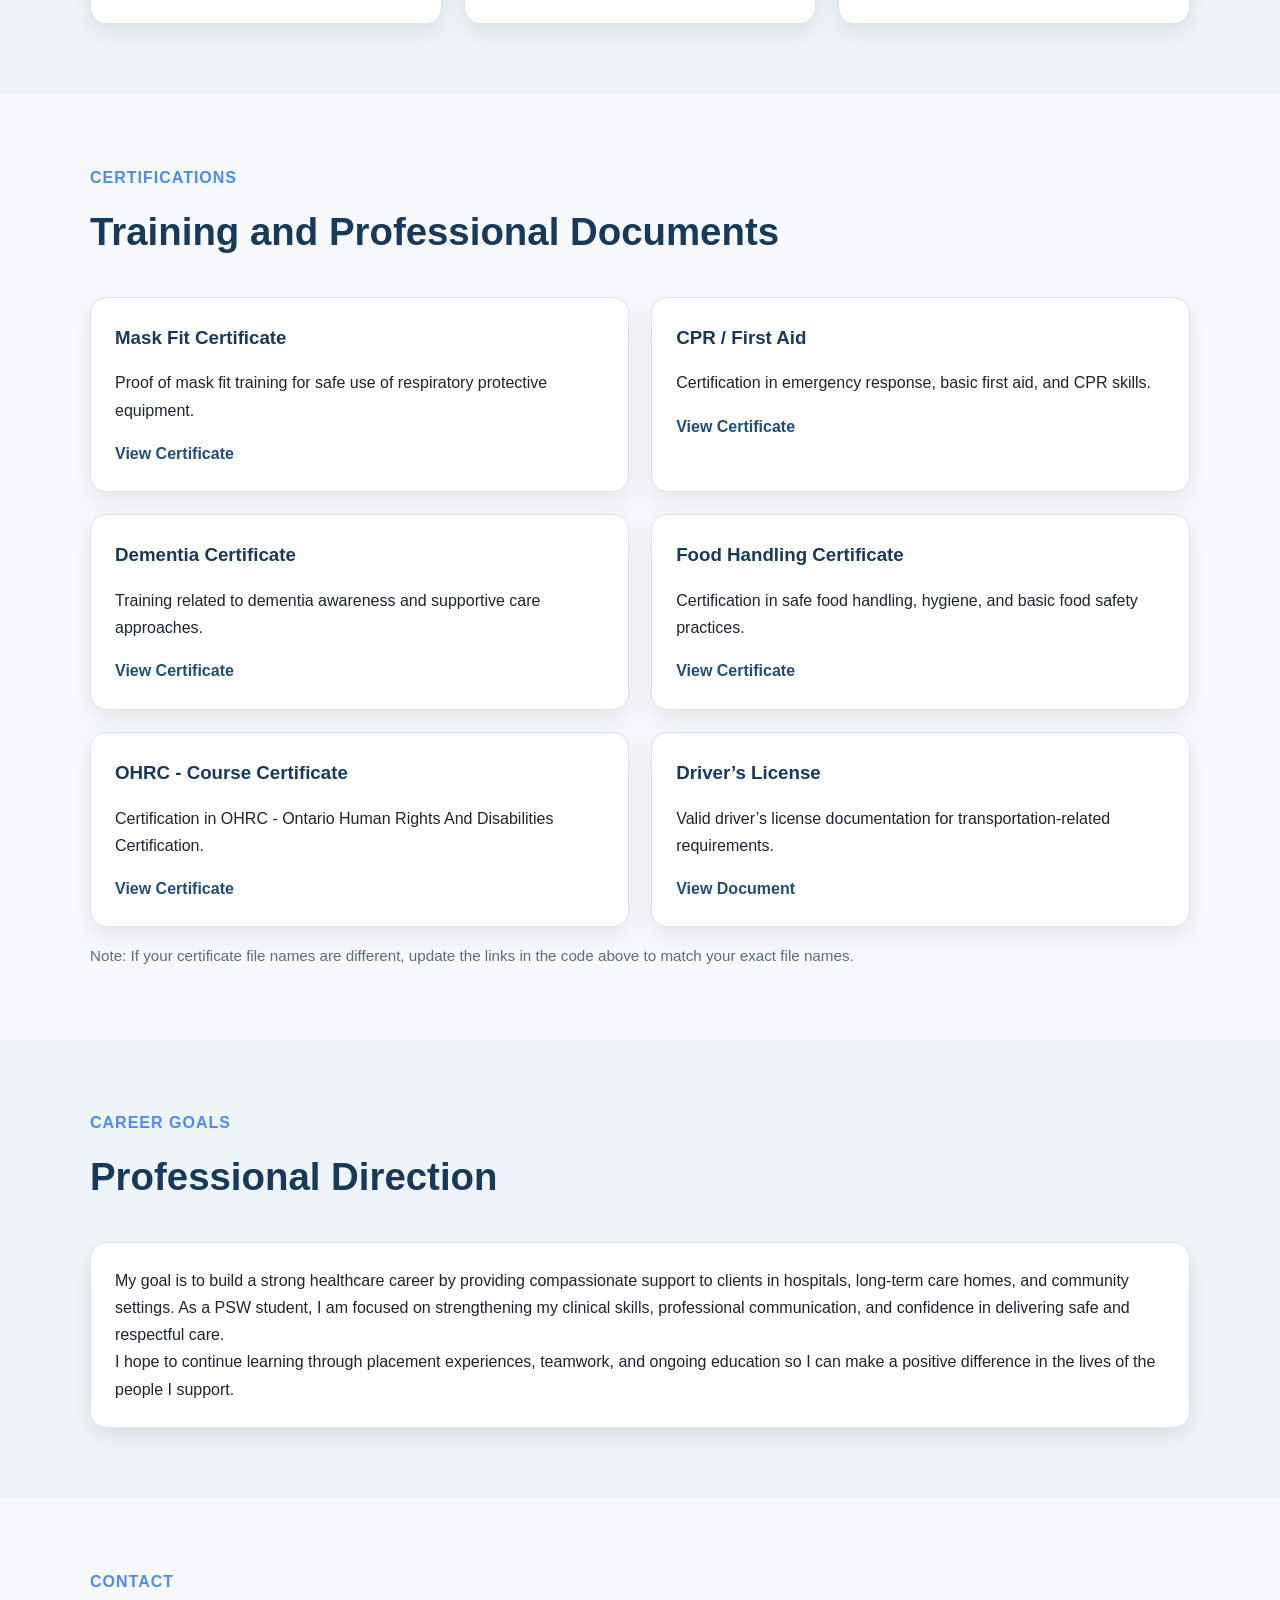
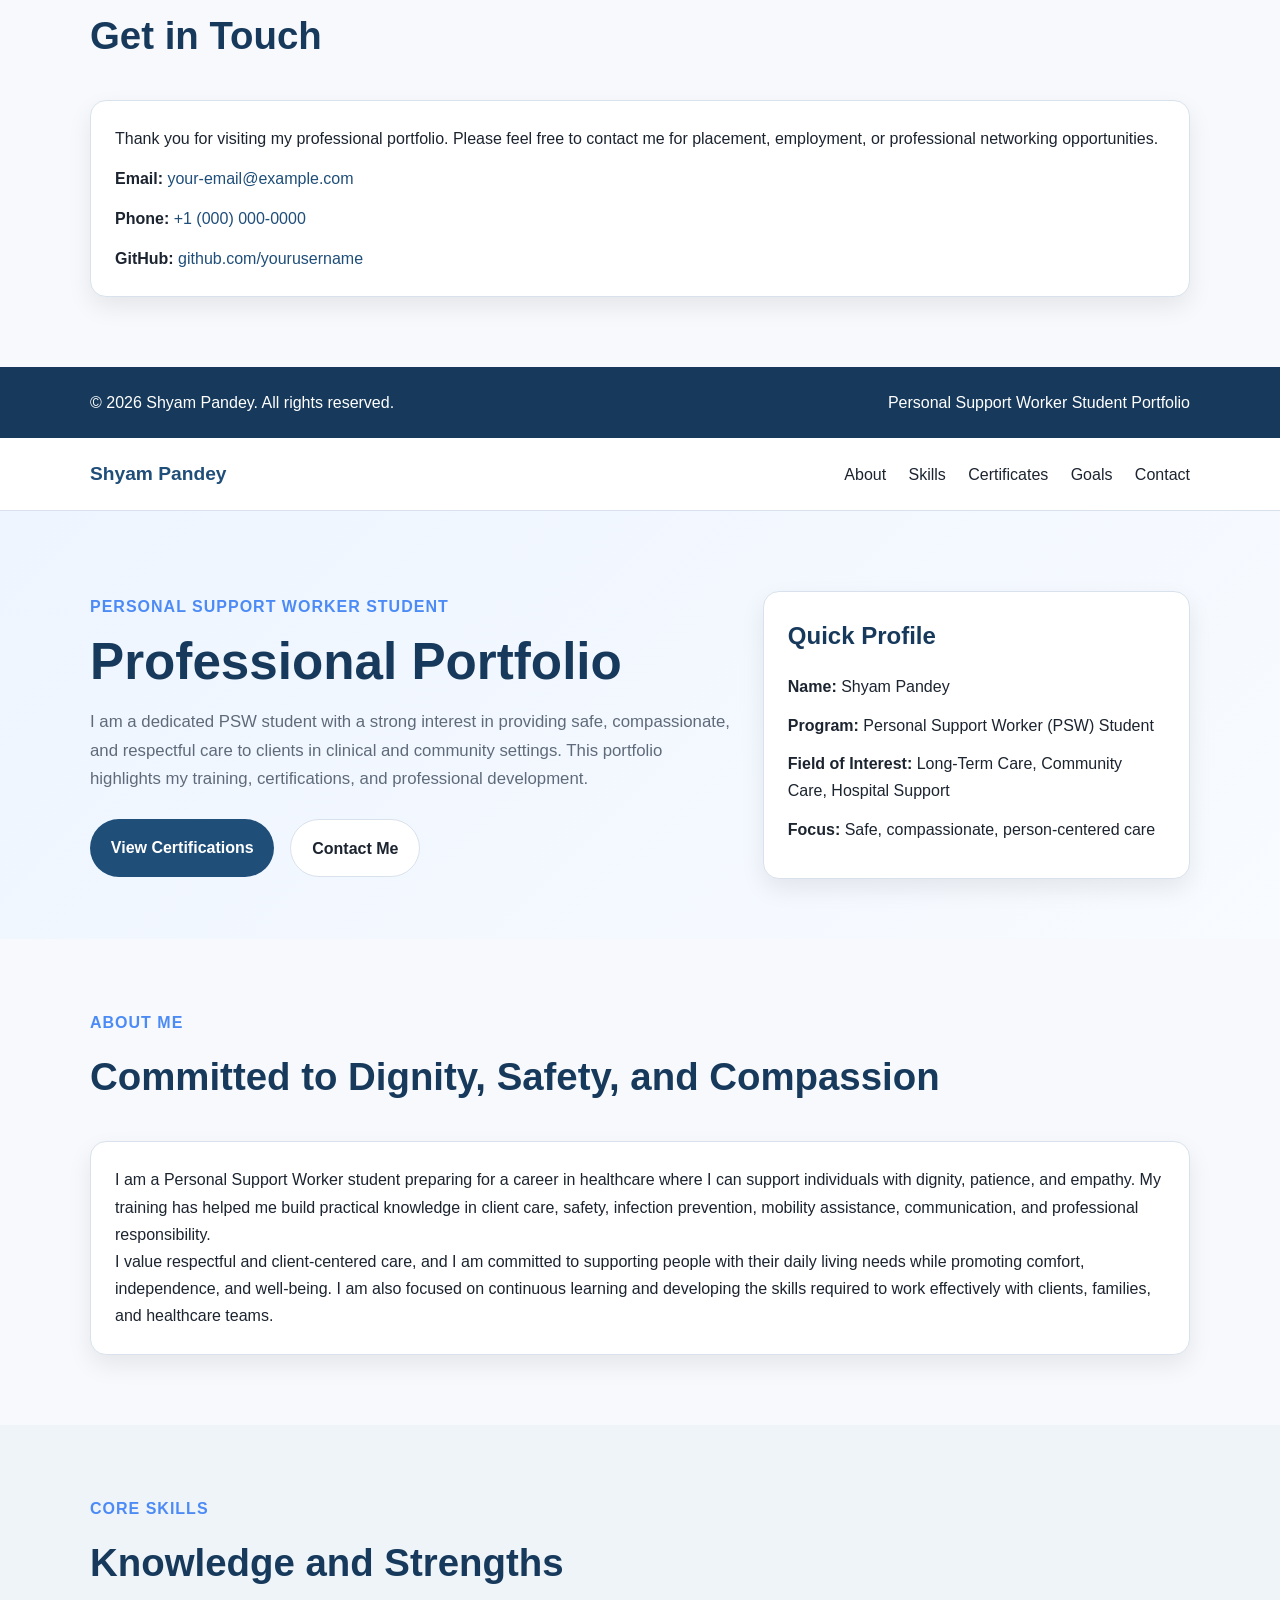
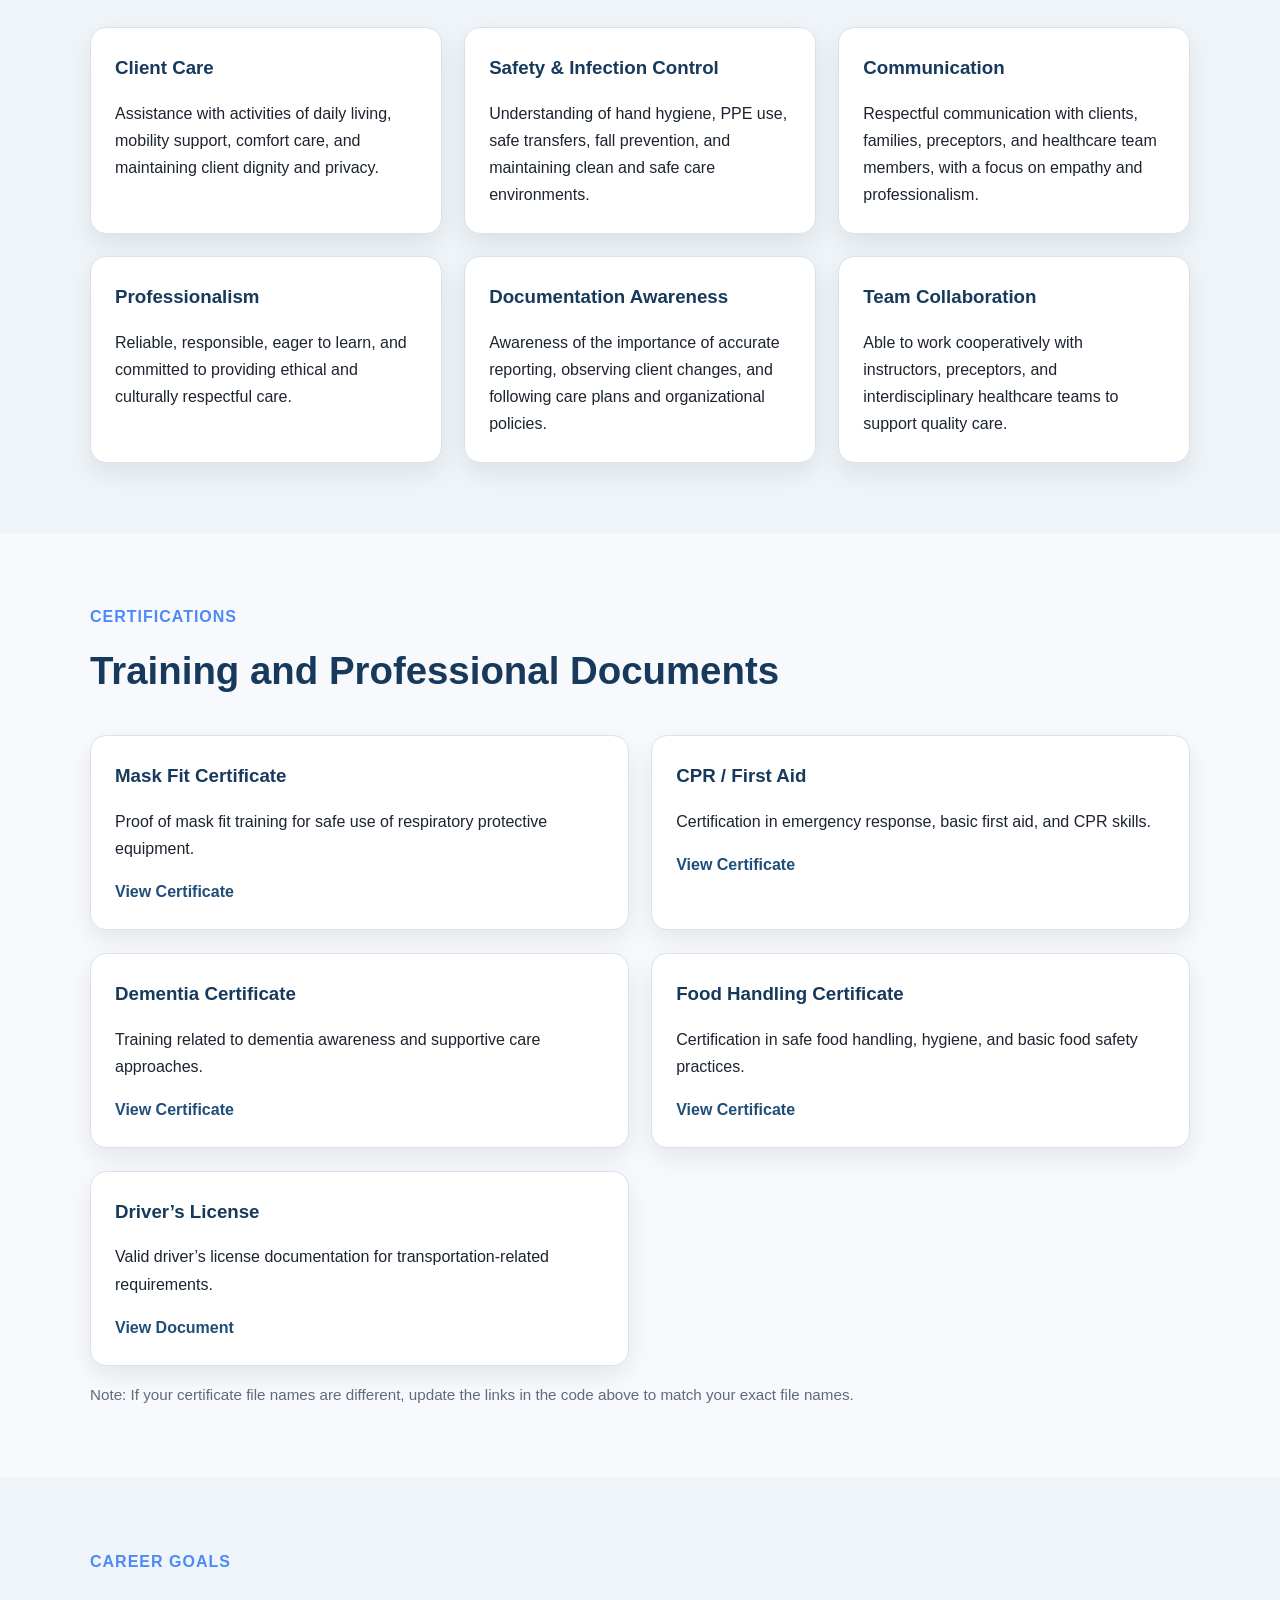
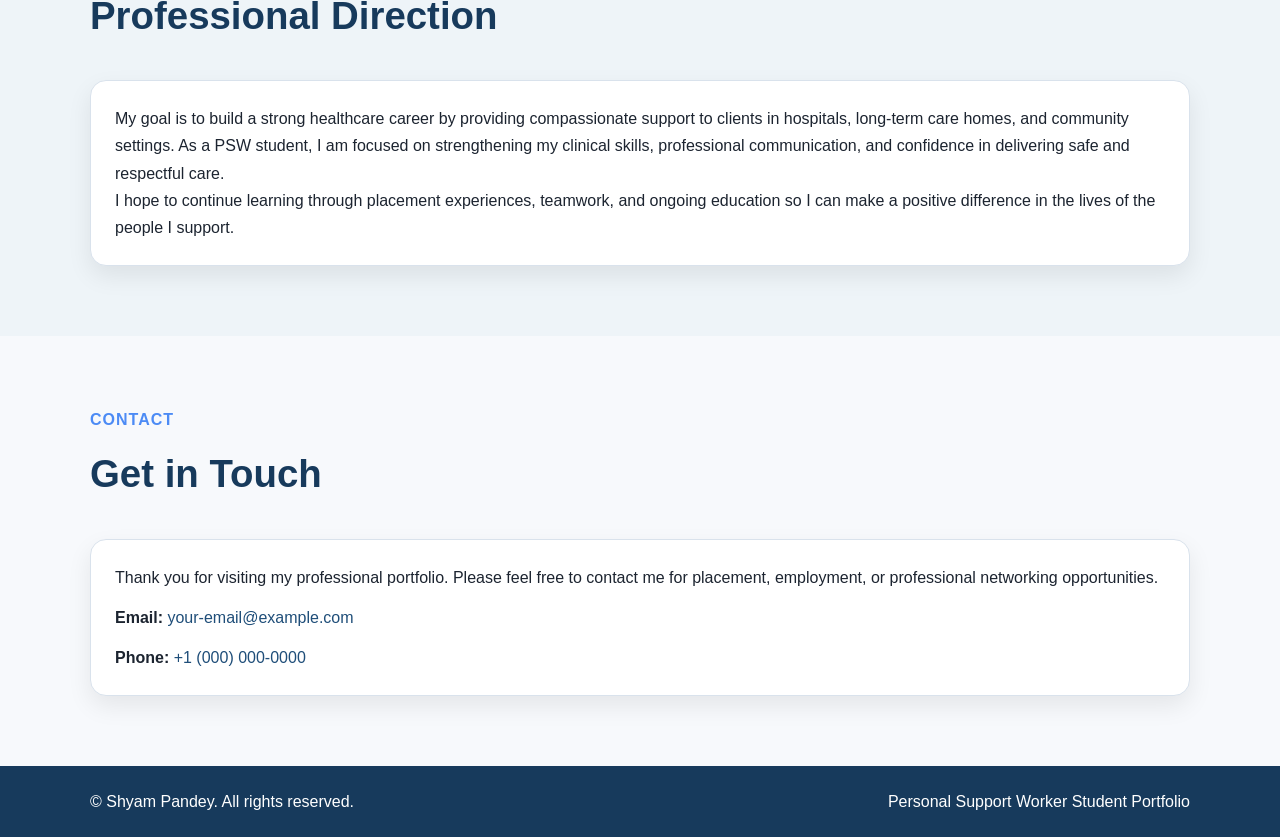
==== commit a60d2fb2: "Certificates" ====
--- a/index.html
+++ b/index.html
@@ -468,9 +468,8 @@
           </p>
 
           <div class="contact-list">
-            <p><strong>Email:</strong> <a href="mailto:your-email@example.com">your-email@example.com</a></p>
-            <p><strong>Phone:</strong> <a href="tel:+10000000000">+1 (000) 000-0000</a></p>
-            <p><strong>GitHub:</strong> <a href="https://github.com/yourusername" target="_blank">github.com/yourusername</a></p>
+            <p><strong>Email:</strong> <a href="mailto:loyelshyam@gmail.com">your-email@example.com</a></p>
+            <p><strong>Phone:</strong> <a href="tel:+1 (647) 571-5285">+1 (000) 000-0000</a></p>
           </div>
         </div>
       </div>
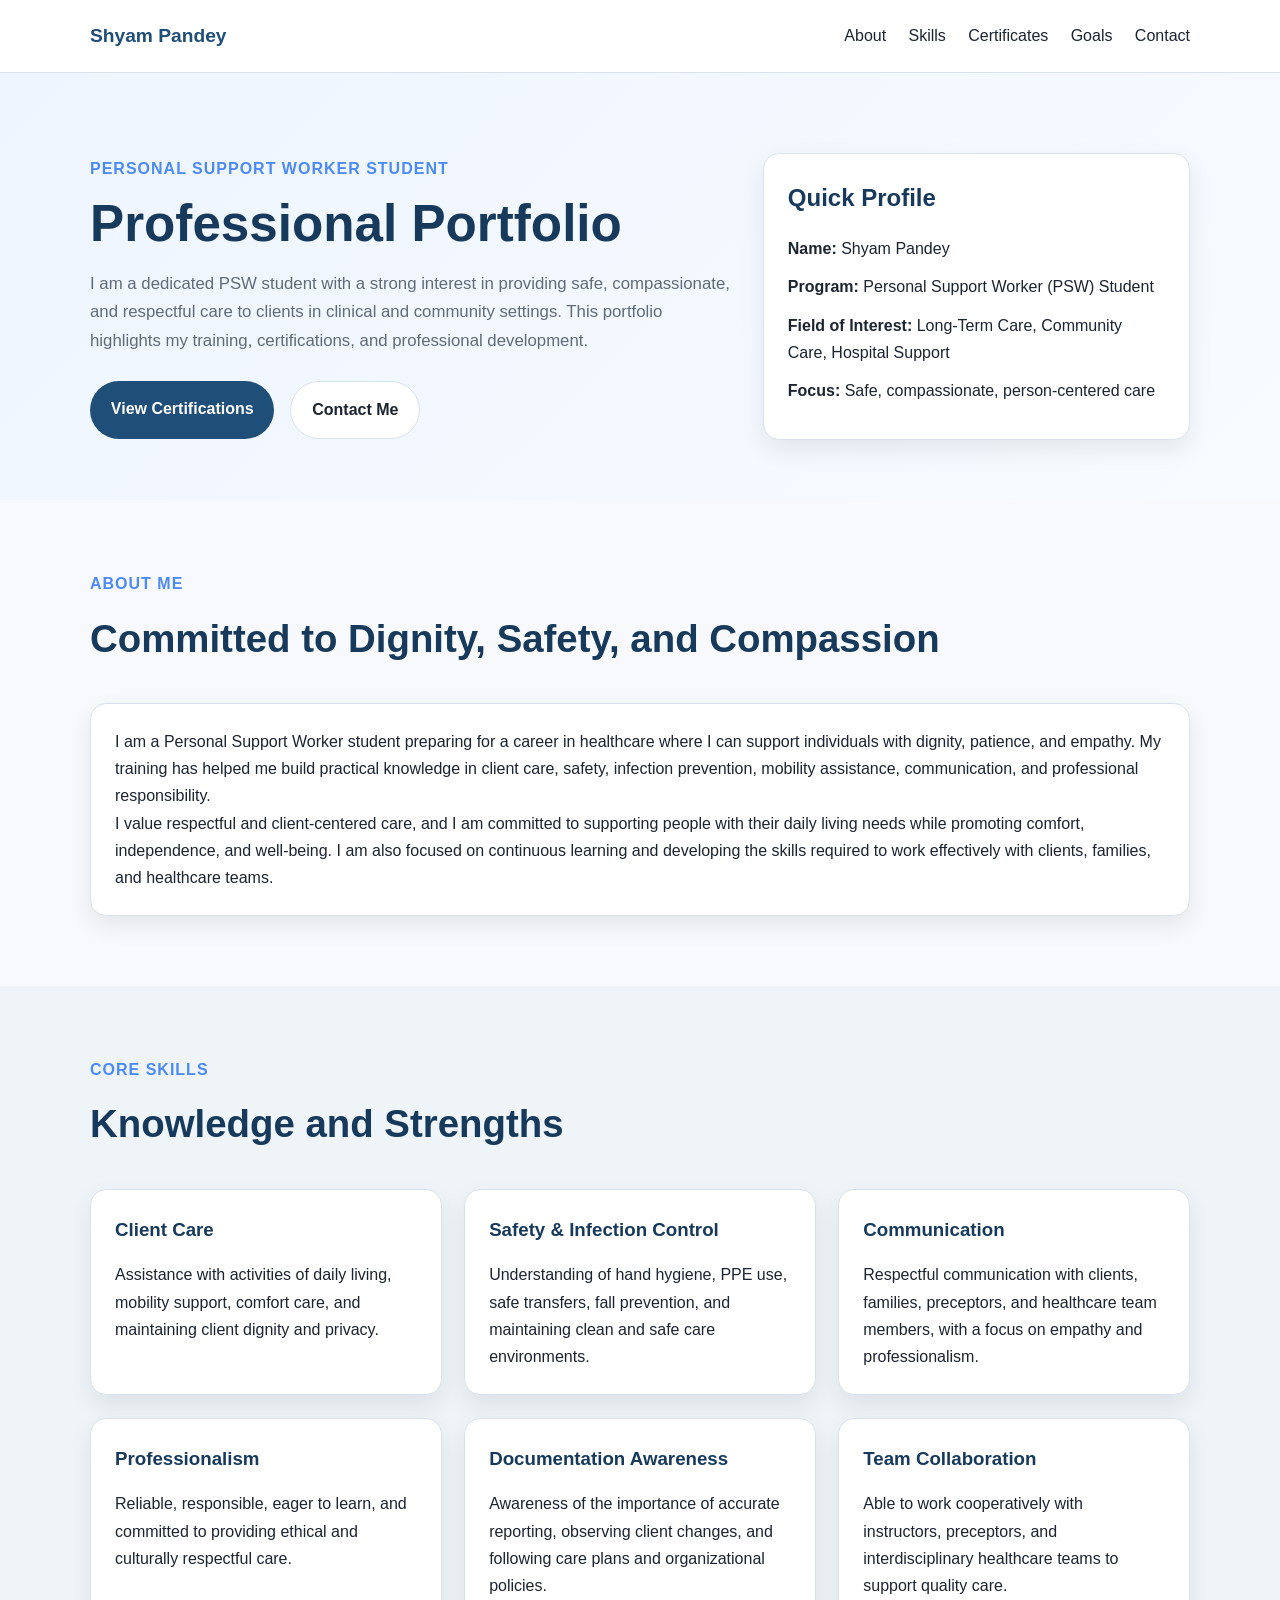
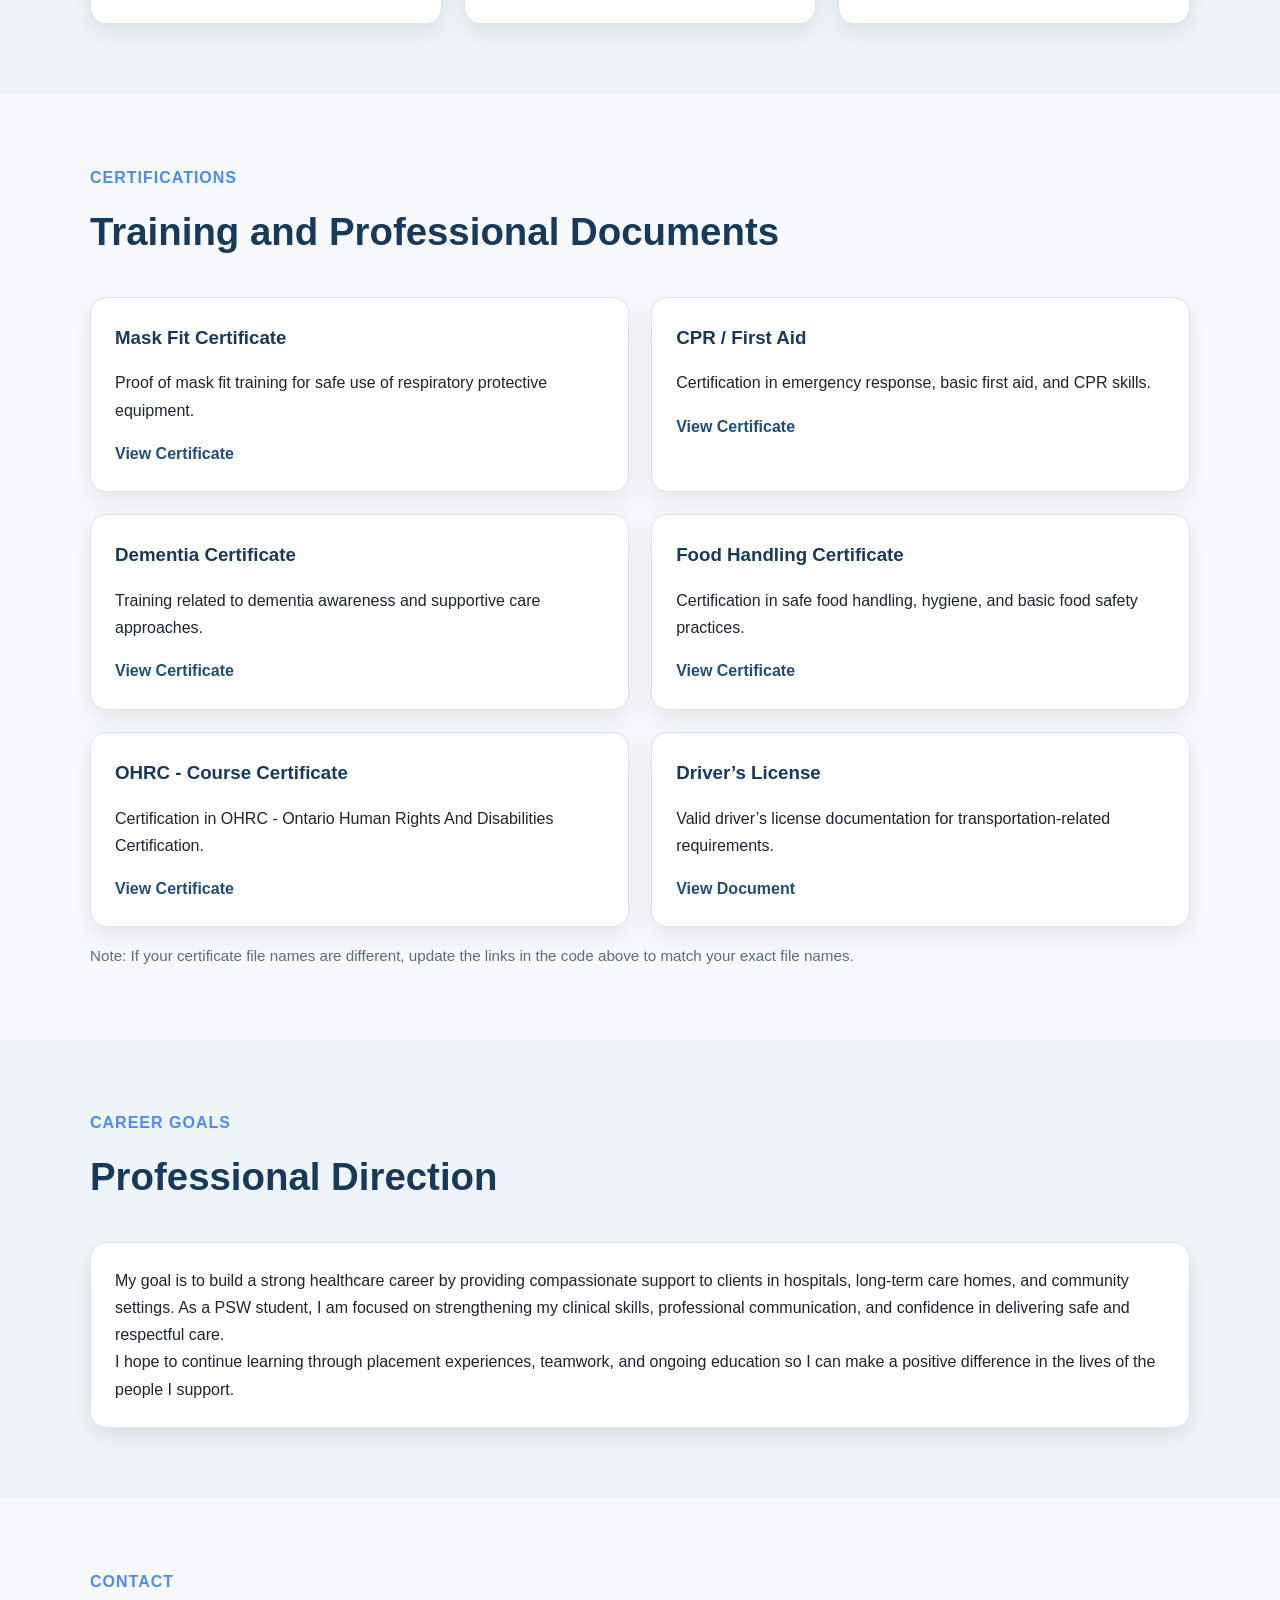
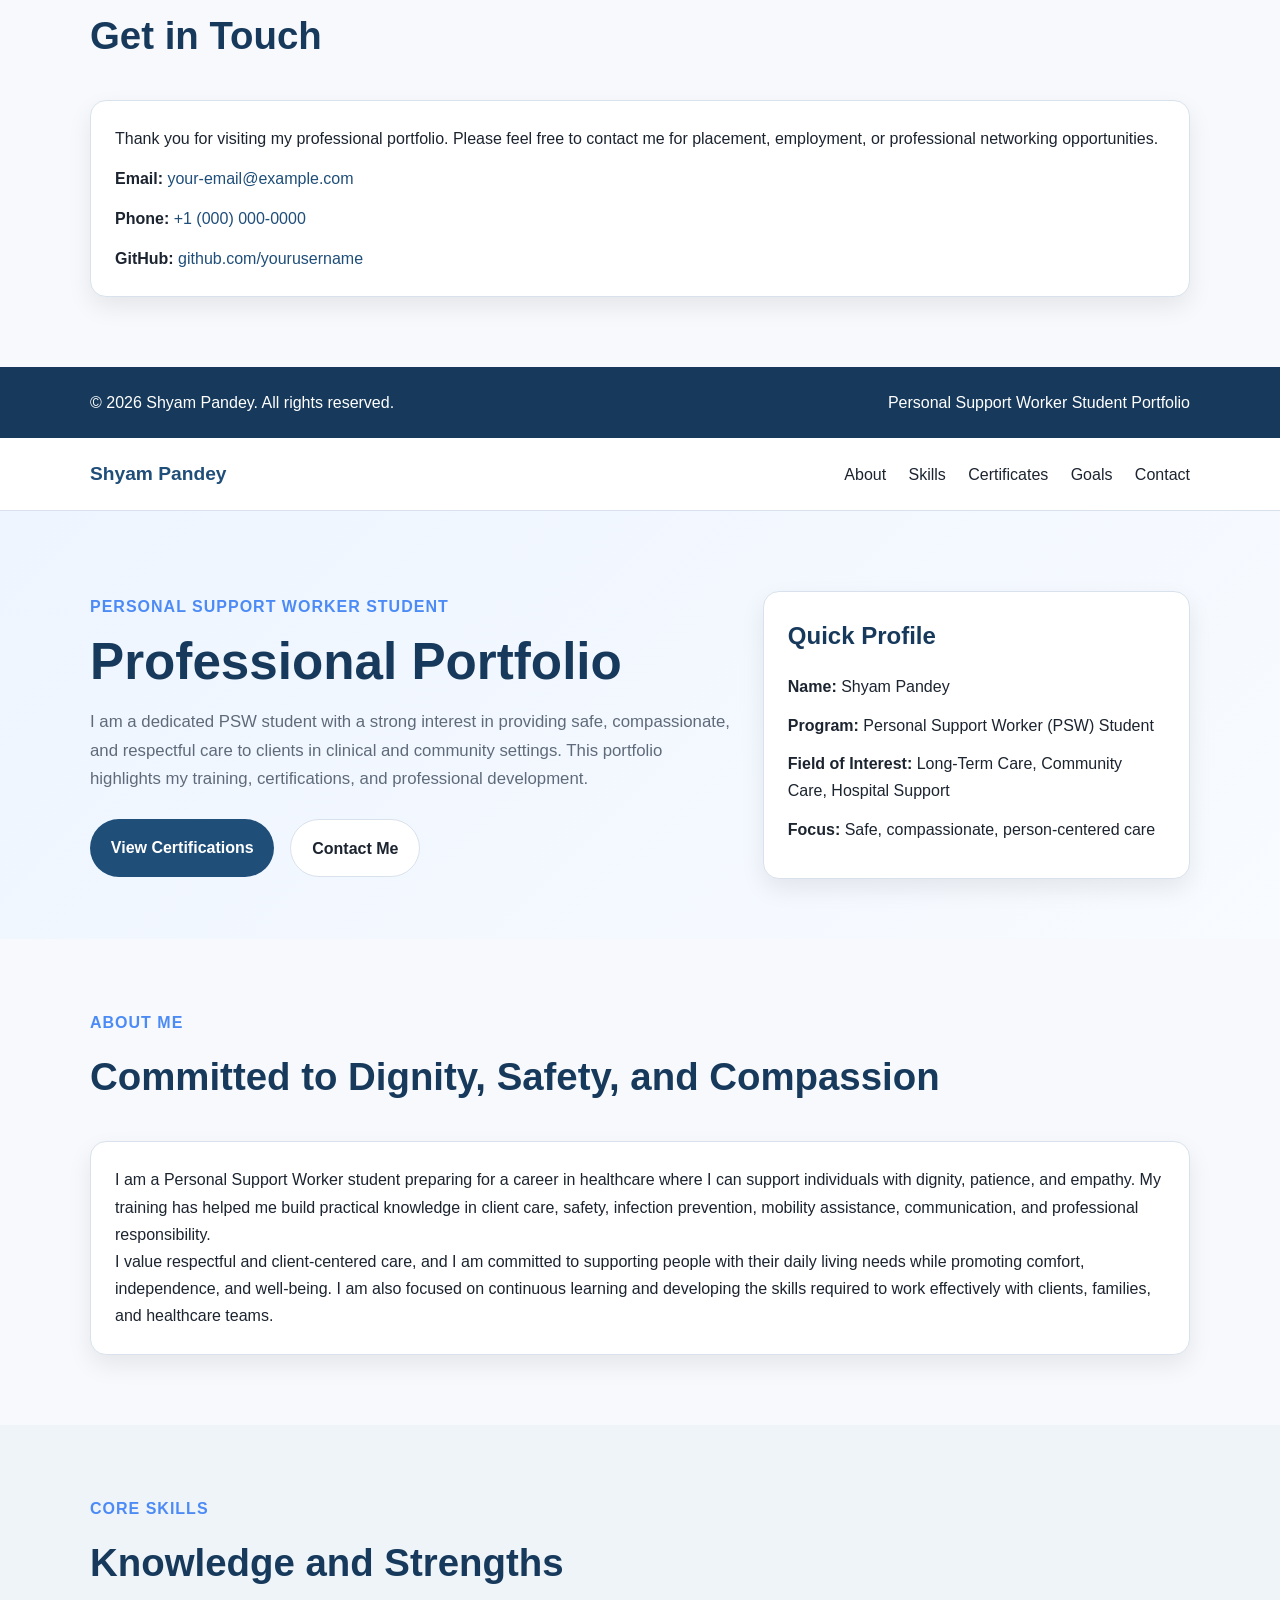
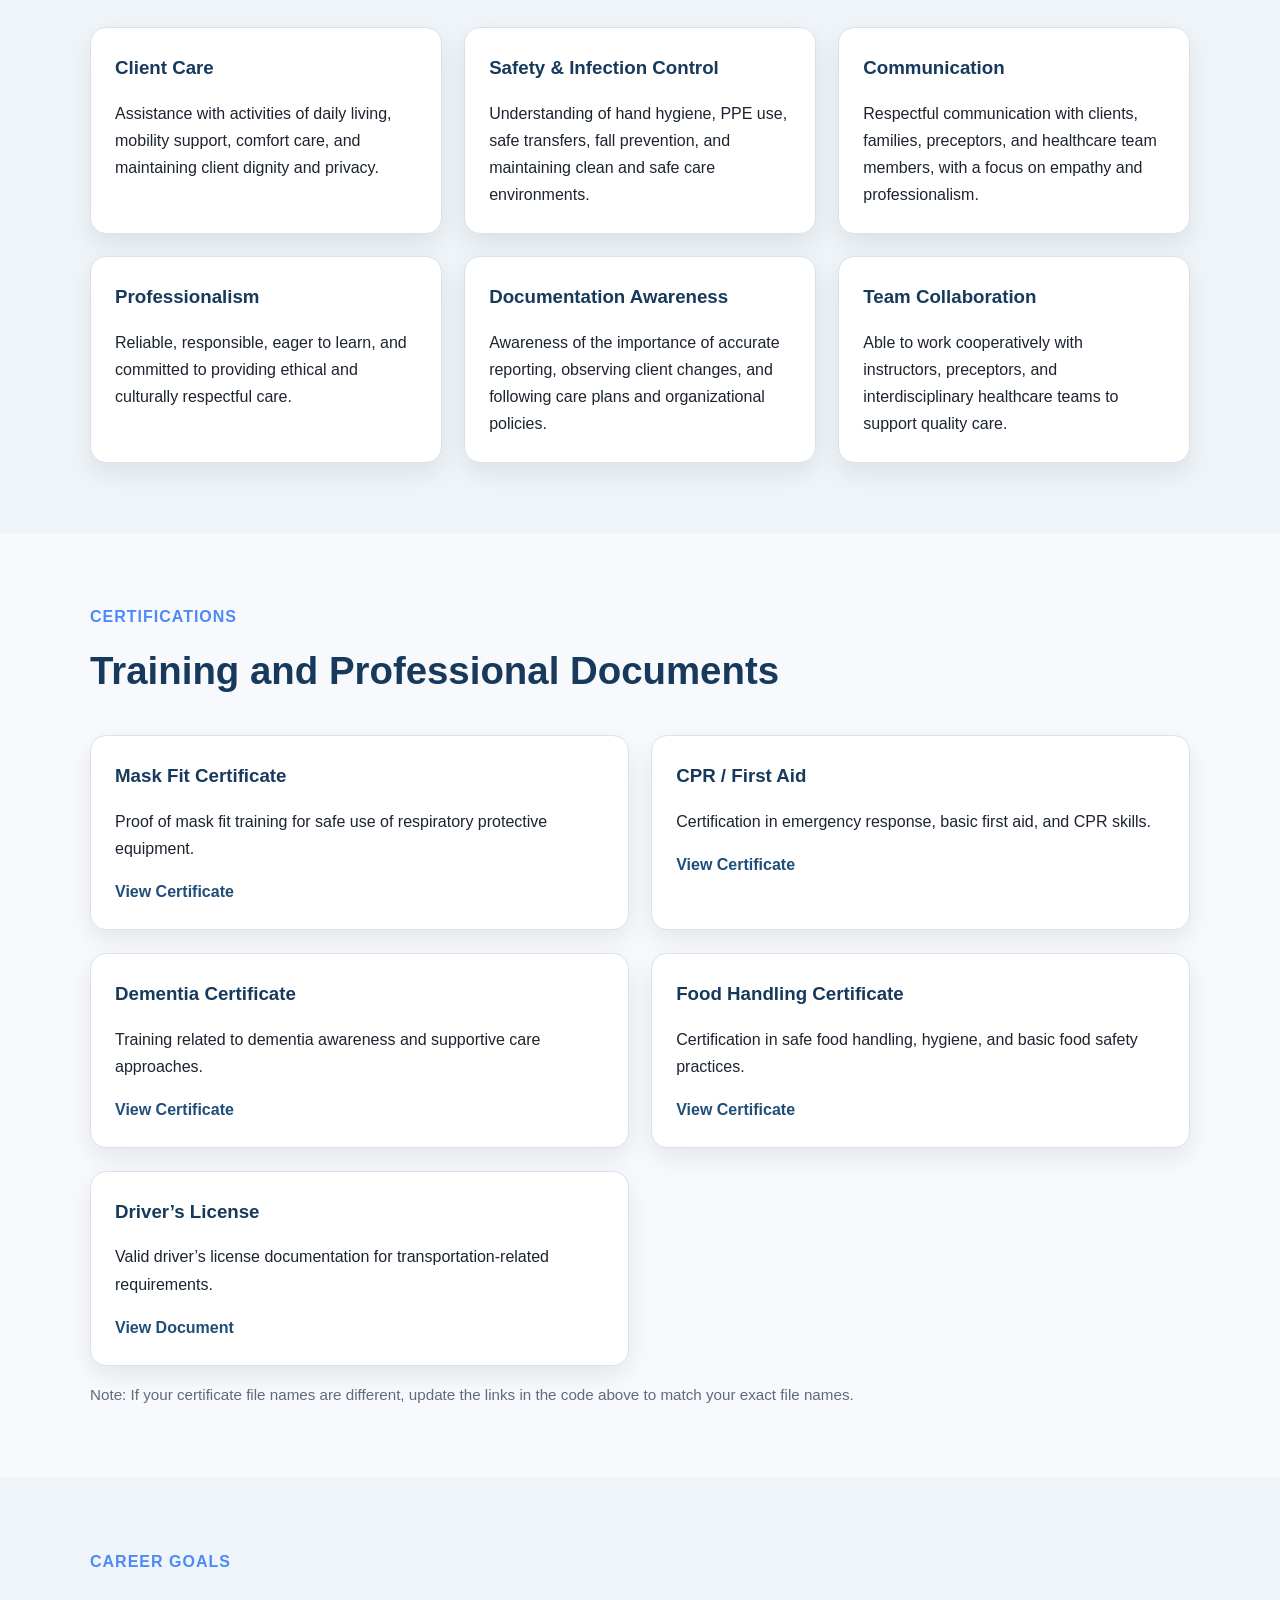
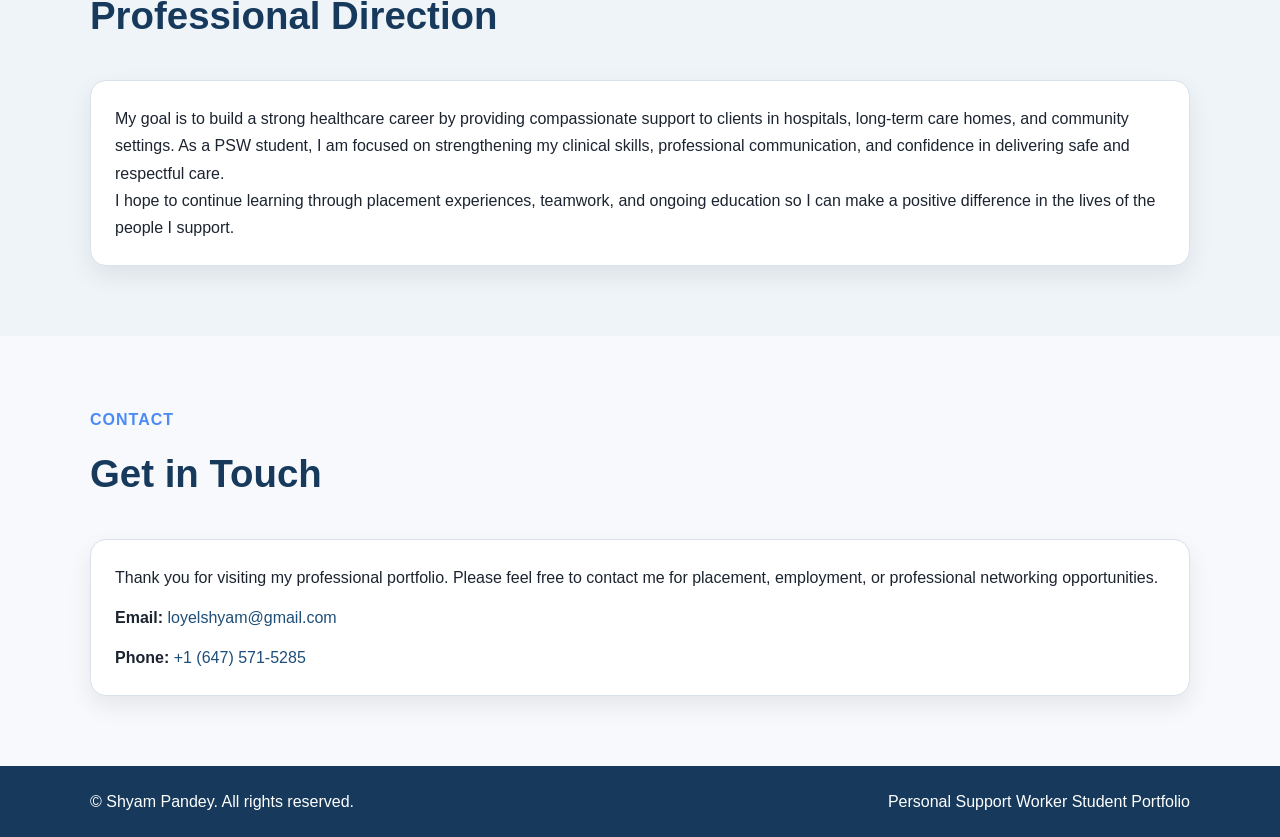
==== commit acaab019: "Certificates" ====
--- a/index.html
+++ b/index.html
@@ -468,8 +468,8 @@
           </p>
 
           <div class="contact-list">
-            <p><strong>Email:</strong> <a href="mailto:loyelshyam@gmail.com">your-email@example.com</a></p>
-            <p><strong>Phone:</strong> <a href="tel:+1 (647) 571-5285">+1 (000) 000-0000</a></p>
+            <p><strong>Email:</strong> <a href="mailto:loyelshyam@gmail.com">loyelshyam@gmail.com</a></p>
+            <p><strong>Phone:</strong> <a href="tel:+1 (647) 571-5285">+1 (647) 571-5285</a></p>
           </div>
         </div>
       </div>
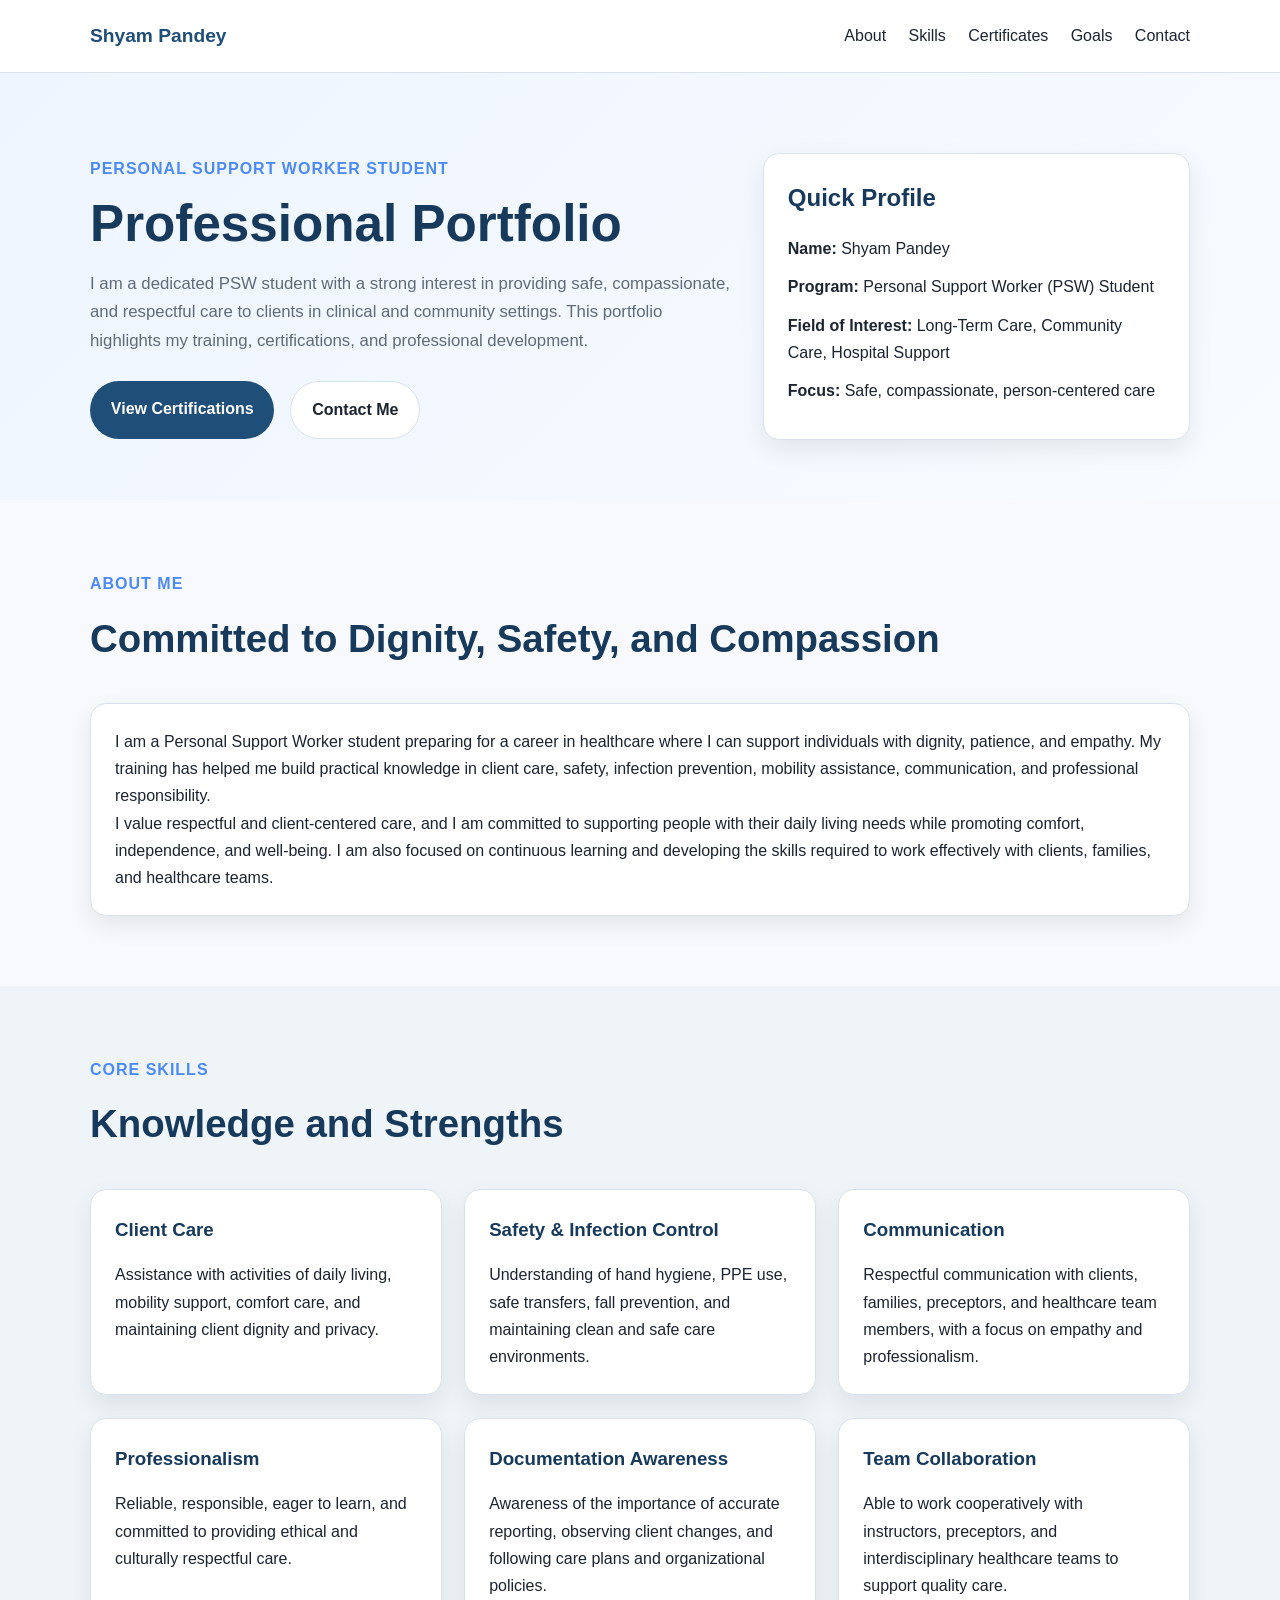
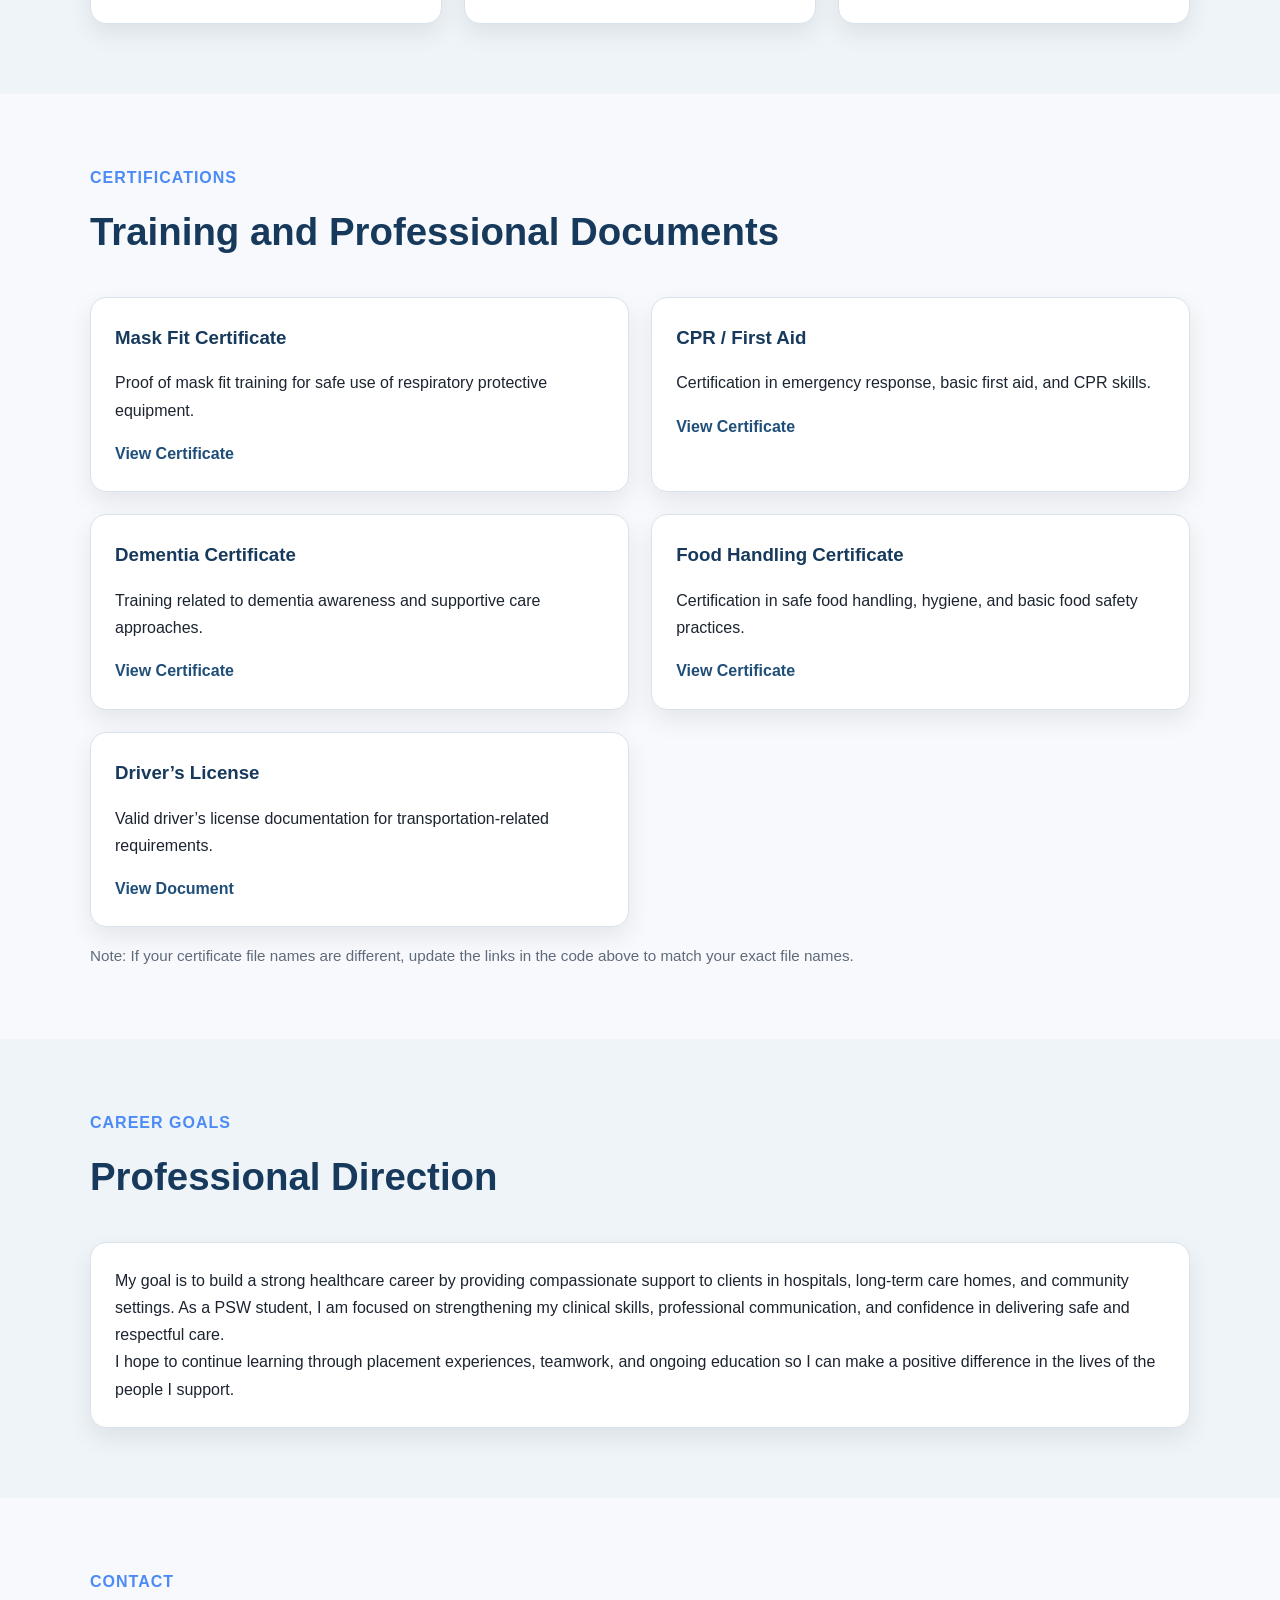
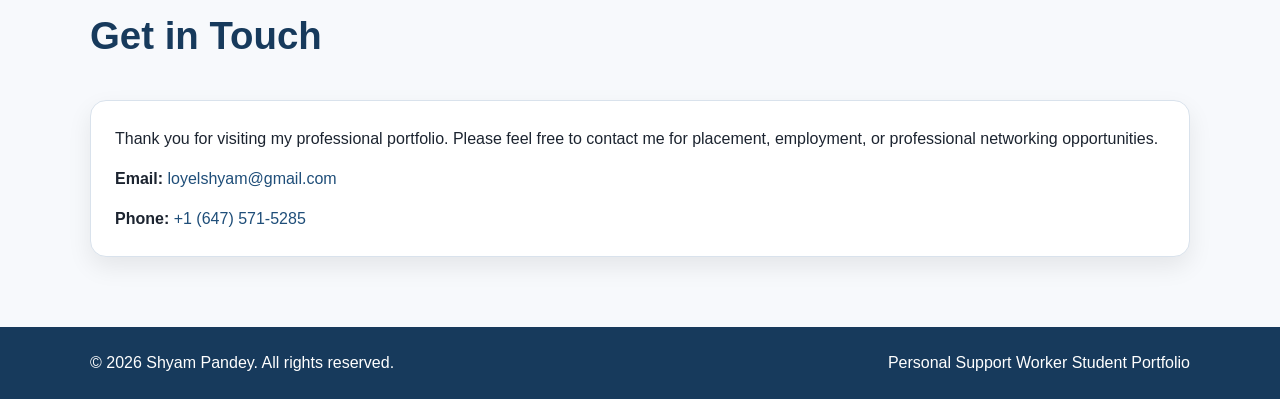
==== commit 87ce93ec: "Certificates" ====
--- a/index.html
+++ b/index.html
@@ -1,250 +1,3 @@
-<!DOCTYPE html>
-<html lang="en">
-<head>
-  <meta charset="UTF-8" />
-  <meta name="viewport" content="width=device-width, initial-scale=1.0" />
-  <title>Shyam Pandey | PSW Student Portfolio</title>
-  <meta
-    name="description"
-    content="Professional portfolio of Shyam Pandey, Personal Support Worker student, showcasing education, skills, certifications, and career goals."
-  />
-  <link rel="stylesheet" href="assets/styles.css" />
-</head>
-<body>
-  <header class="header">
-    <div class="container nav">
-      <a href="#home" class="logo">Shyam Pandey</a>
-      <nav>
-        <ul class="nav-links">
-          <li><a href="#about">About</a></li>
-          <li><a href="#skills">Skills</a></li>
-          <li><a href="#certifications">Certificates</a></li>
-          <li><a href="#goals">Goals</a></li>
-          <li><a href="#contact">Contact</a></li>
-        </ul>
-      </nav>
-      <button id="menu-toggle" class="menu-toggle" aria-label="Open menu">☰</button>
-    </div>
-  </header>
-
-  <main>
-    <section id="home" class="hero">
-      <div class="container hero-content">
-        <div class="hero-text">
-          <p class="eyebrow">Personal Support Worker Student</p>
-          <h1>Professional Portfolio</h1>
-          <p class="lead">
-            I am a dedicated PSW student with a strong interest in providing safe,
-            compassionate, and respectful care to clients in clinical and community settings.
-            This portfolio highlights my training, certifications, and professional development.
-          </p>
-          <div class="hero-buttons">
-            <a href="#certifications" class="btn btn-primary">View Certifications</a>
-            <a href="#contact" class="btn btn-secondary">Contact Me</a>
-          </div>
-        </div>
-
-        <div class="hero-card">
-          <h2>Quick Profile</h2>
-          <ul>
-            <li><strong>Name:</strong> Shyam Pandey</li>
-            <li><strong>Program:</strong> Personal Support Worker (PSW) Student</li>
-            <li><strong>Field of Interest:</strong> Long-Term Care, Community Care, Hospital Support</li>
-            <li><strong>Focus:</strong> Safe, compassionate, person-centered care</li>
-          </ul>
-        </div>
-      </div>
-    </section>
-
-    <section id="about" class="section">
-      <div class="container">
-        <div class="section-heading">
-          <p class="section-tag">About Me</p>
-          <h2>Committed to Dignity, Safety, and Compassion</h2>
-        </div>
-
-        <div class="card">
-          <p>
-            I am a Personal Support Worker student preparing for a career in healthcare where I can
-            support individuals with dignity, patience, and empathy. My training has helped me build
-            practical knowledge in client care, safety, infection prevention, mobility assistance,
-            communication, and professional responsibility.
-          </p>
-          <p>
-            I value respectful and client-centered care, and I am committed to supporting people with
-            their daily living needs while promoting comfort, independence, and well-being. I am also
-            focused on continuous learning and developing the skills required to work effectively with
-            clients, families, and healthcare teams.
-          </p>
-        </div>
-      </div>
-    </section>
-
-    <section id="skills" class="section section-alt">
-      <div class="container">
-        <div class="section-heading">
-          <p class="section-tag">Core Skills</p>
-          <h2>Knowledge and Strengths</h2>
-        </div>
-
-        <div class="grid-3">
-          <div class="card skill-card">
-            <h3>Client Care</h3>
-            <p>
-              Assistance with activities of daily living, mobility support, comfort care, and maintaining
-              client dignity and privacy.
-            </p>
-          </div>
-
-          <div class="card skill-card">
-            <h3>Safety & Infection Control</h3>
-            <p>
-              Understanding of hand hygiene, PPE use, safe transfers, fall prevention, and maintaining
-              clean and safe care environments.
-            </p>
-          </div>
-
-          <div class="card skill-card">
-            <h3>Communication</h3>
-            <p>
-              Respectful communication with clients, families, preceptors, and healthcare team members,
-              with a focus on empathy and professionalism.
-            </p>
-          </div>
-
-          <div class="card skill-card">
-            <h3>Professionalism</h3>
-            <p>
-              Reliable, responsible, eager to learn, and committed to providing ethical and culturally
-              respectful care.
-            </p>
-          </div>
-
-          <div class="card skill-card">
-            <h3>Documentation Awareness</h3>
-            <p>
-              Awareness of the importance of accurate reporting, observing client changes, and following
-              care plans and organizational policies.
-            </p>
-          </div>
-
-          <div class="card skill-card">
-            <h3>Team Collaboration</h3>
-            <p>
-              Able to work cooperatively with instructors, preceptors, and interdisciplinary healthcare
-              teams to support quality care.
-            </p>
-          </div>
-        </div>
-      </div>
-    </section>
-
-    <section id="certifications" class="section">
-      <div class="container">
-        <div class="section-heading">
-          <p class="section-tag">Certifications</p>
-          <h2>Training and Professional Documents</h2>
-        </div>
-
-        <div class="grid-2 cert-grid">
-          <div class="card cert-card">
-            <h3>Mask Fit Certificate</h3>
-            <p>Proof of mask fit training for safe use of respiratory protective equipment.</p>
-            <a href="assets/certificates/maskfit.jpg" target="_blank" class="cert-link">View Certificate</a>
-          </div>
-
-          <div class="card cert-card">
-            <h3>CPR / First Aid</h3>
-            <p>Certification in emergency response, basic first aid, and CPR skills.</p>
-            <a href="assets/certificates/cpr-firstaid.jpg" target="_blank" class="cert-link">View Certificate</a>
-          </div>
-
-          <div class="card cert-card">
-            <h3>Dementia Certificate</h3>
-            <p>Training related to dementia awareness and supportive care approaches.</p>
-            <a href="assets/certificates/dementia.pdf" target="_blank" class="cert-link">View Certificate</a>
-          </div>
-
-          <div class="card cert-card">
-            <h3>Food Handling Certificate</h3>
-            <p>Certification in safe food handling, hygiene, and basic food safety practices.</p>
-            <a href="assets/certificates/foodhandling.pdf" target="_blank" class="cert-link">View Certificate</a>
-          </div>
-
-          <div class="card cert-card">
-            <h3>OHRC - Course Certificate</h3>
-            <p>Certification in OHRC - Ontario Human Rights And Disabilities Certification.</p>
-            <a href="assets/certificates/ohrc.pdf" target="_blank" class="cert-link">View Certificate</a>
-          </div>
-
-          <div class="card cert-card">
-            <h3>Driver’s License</h3>
-            <p>Valid driver’s license documentation for transportation-related requirements.</p>
-            <a href="certificates/driving-license.pdf" target="_blank" class="cert-link">View Document</a>
-          </div>
-        </div>
-
-        <p class="note">
-          Note: If your certificate file names are different, update the links in the code above to match
-          your exact file names.
-        </p>
-      </div>
-    </section>
-
-    <section id="goals" class="section section-alt">
-      <div class="container">
-        <div class="section-heading">
-          <p class="section-tag">Career Goals</p>
-          <h2>Professional Direction</h2>
-        </div>
-
-        <div class="card">
-          <p>
-            My goal is to build a strong healthcare career by providing compassionate support to clients
-            in hospitals, long-term care homes, and community settings. As a PSW student, I am focused on
-            strengthening my clinical skills, professional communication, and confidence in delivering safe
-            and respectful care.
-          </p>
-          <p>
-            I hope to continue learning through placement experiences, teamwork, and ongoing education so I
-            can make a positive difference in the lives of the people I support.
-          </p>
-        </div>
-      </div>
-    </section>
-
-    <section id="contact" class="section">
-      <div class="container">
-        <div class="section-heading">
-          <p class="section-tag">Contact</p>
-          <h2>Get in Touch</h2>
-        </div>
-
-        <div class="card contact-card">
-          <p>
-            Thank you for visiting my professional portfolio. Please feel free to contact me for placement,
-            employment, or professional networking opportunities.
-          </p>
-
-          <div class="contact-list">
-            <p><strong>Email:</strong> <a href="mailto:your-email@example.com">your-email@example.com</a></p>
-            <p><strong>Phone:</strong> <a href="tel:+10000000000">+1 (000) 000-0000</a></p>
-            <p><strong>GitHub:</strong> <a href="https://github.com/yourusername" target="_blank">github.com/yourusername</a></p>
-          </div>
-        </div>
-      </div>
-    </section>
-  </main>
-
-  <footer class="footer">
-    <div class="container footer-content">
-      <p>© <span id="year"></span> Shyam Pandey. All rights reserved.</p>
-      <p>Personal Support Worker Student Portfolio</p>
-    </div>
-  </footer>
-
-  <script src="assets/scripts.js"></script>
-</body>
 </html><!DOCTYPE html>
 <html lang="en">
 <head>
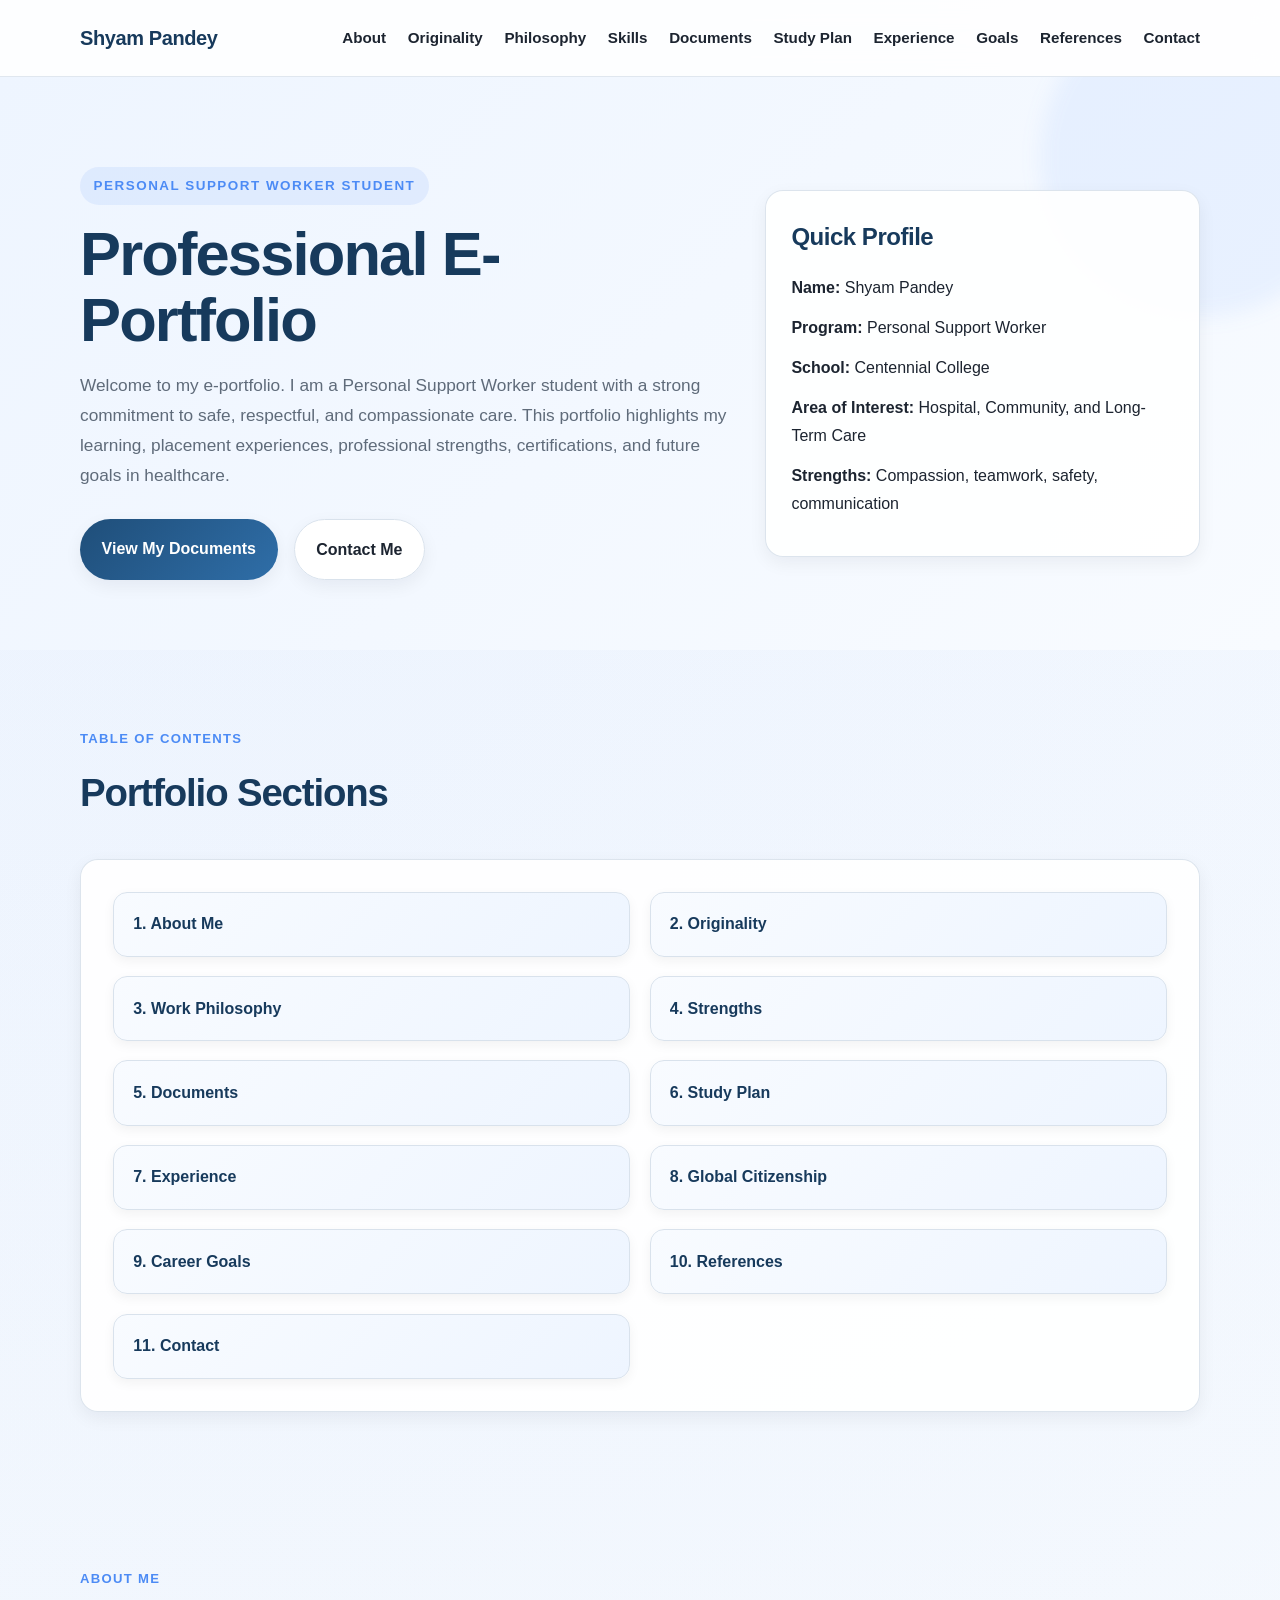
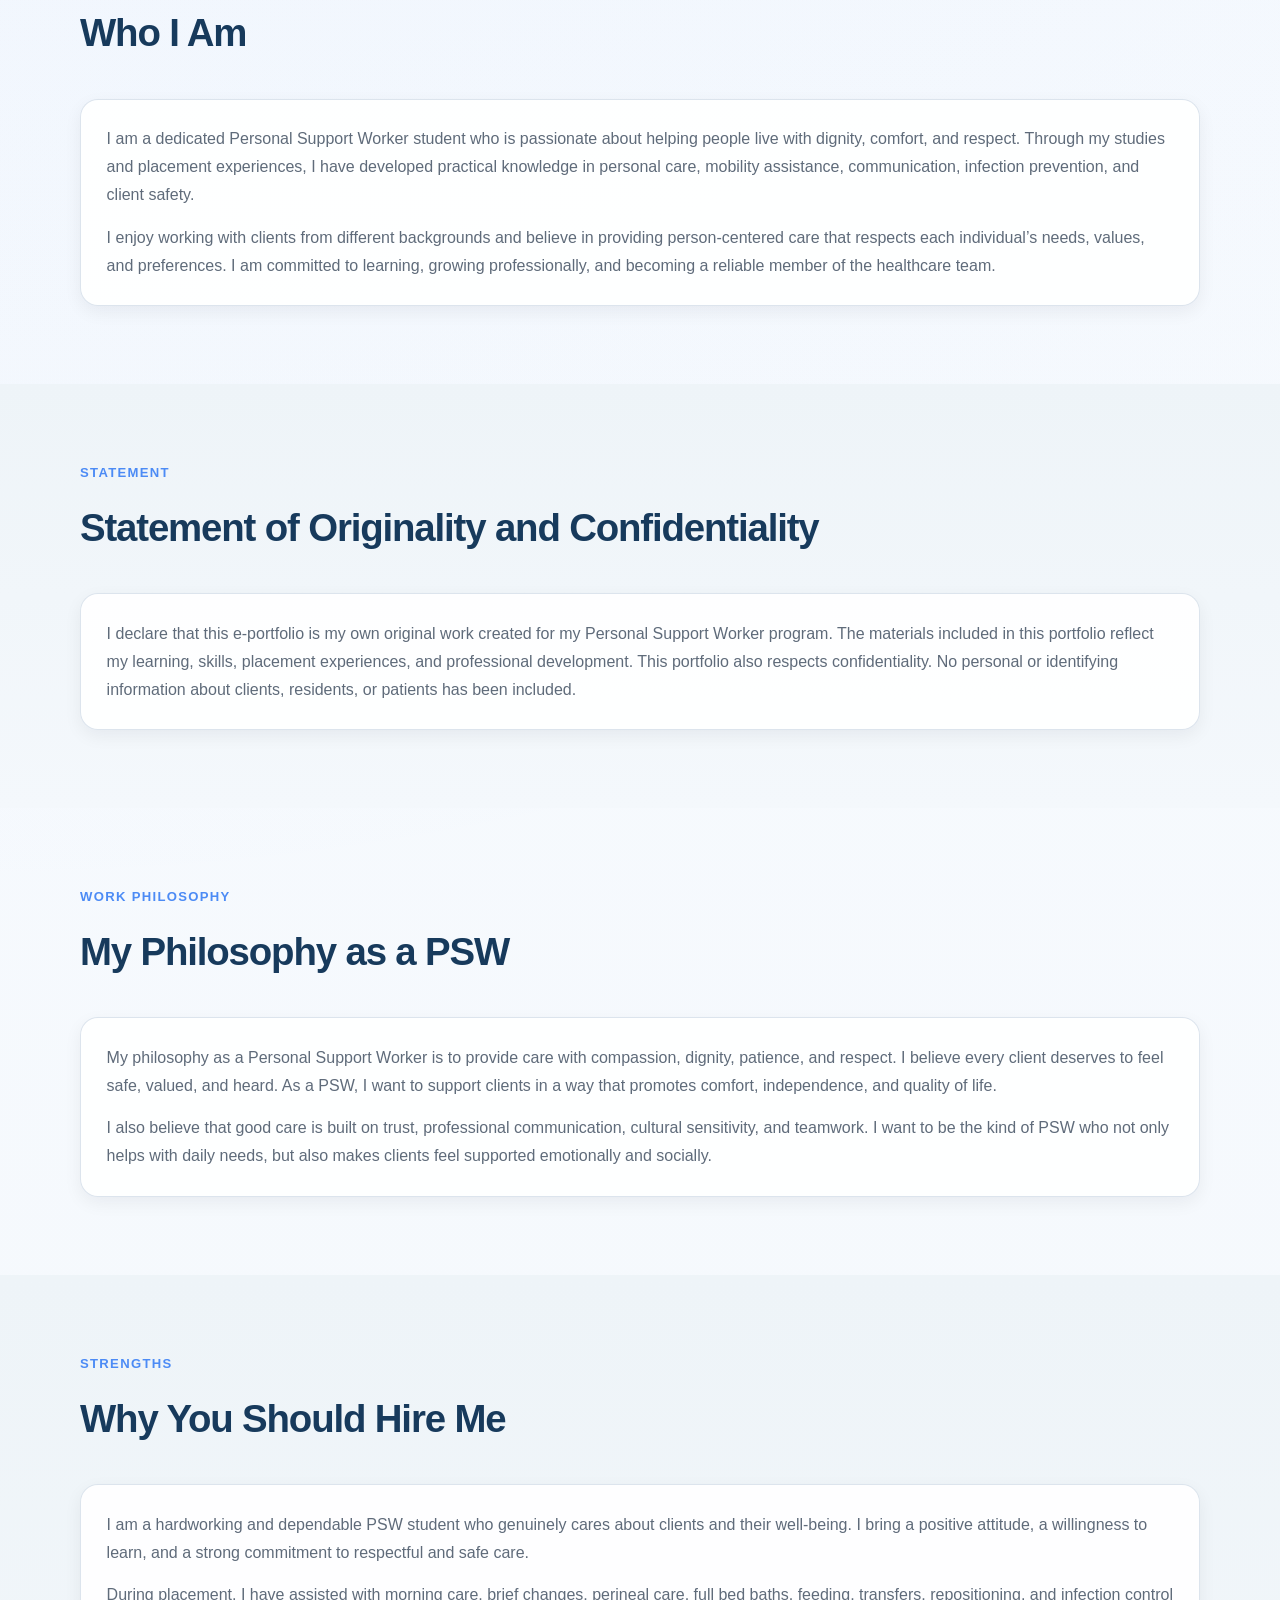
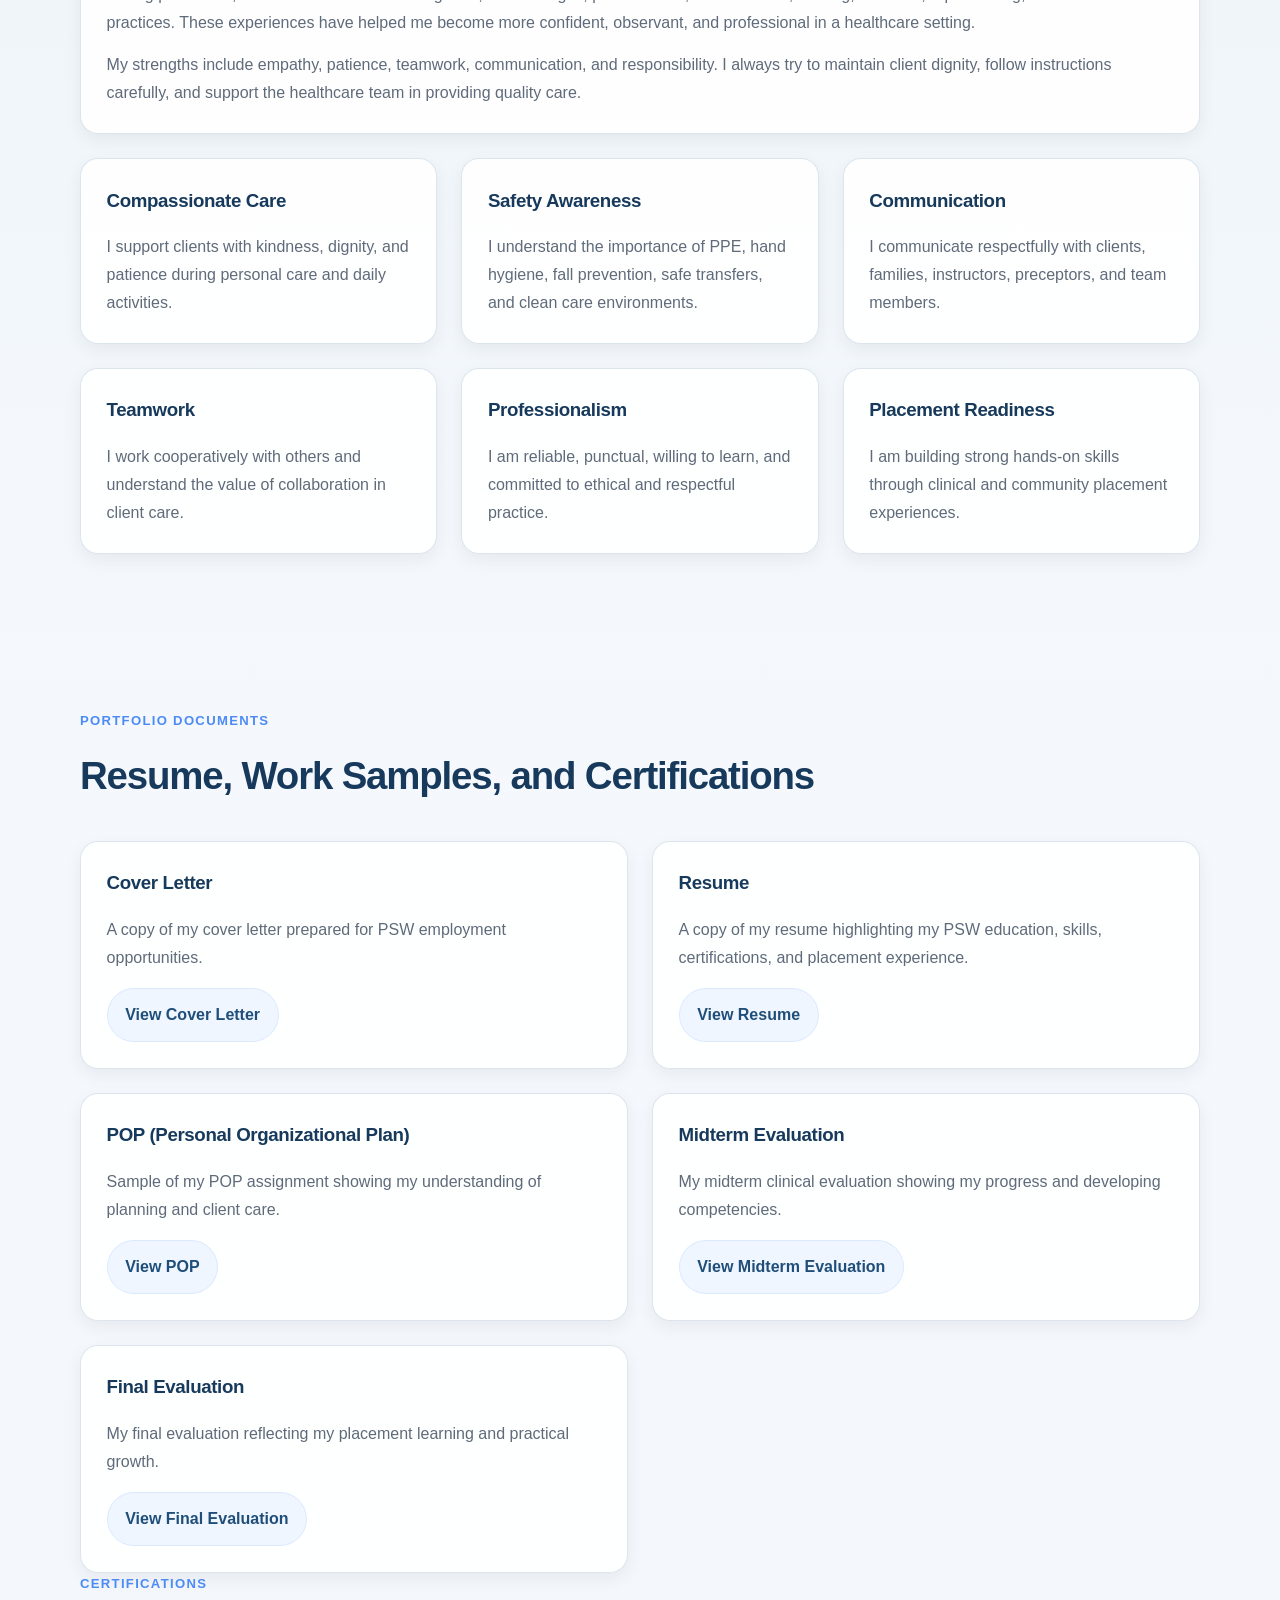
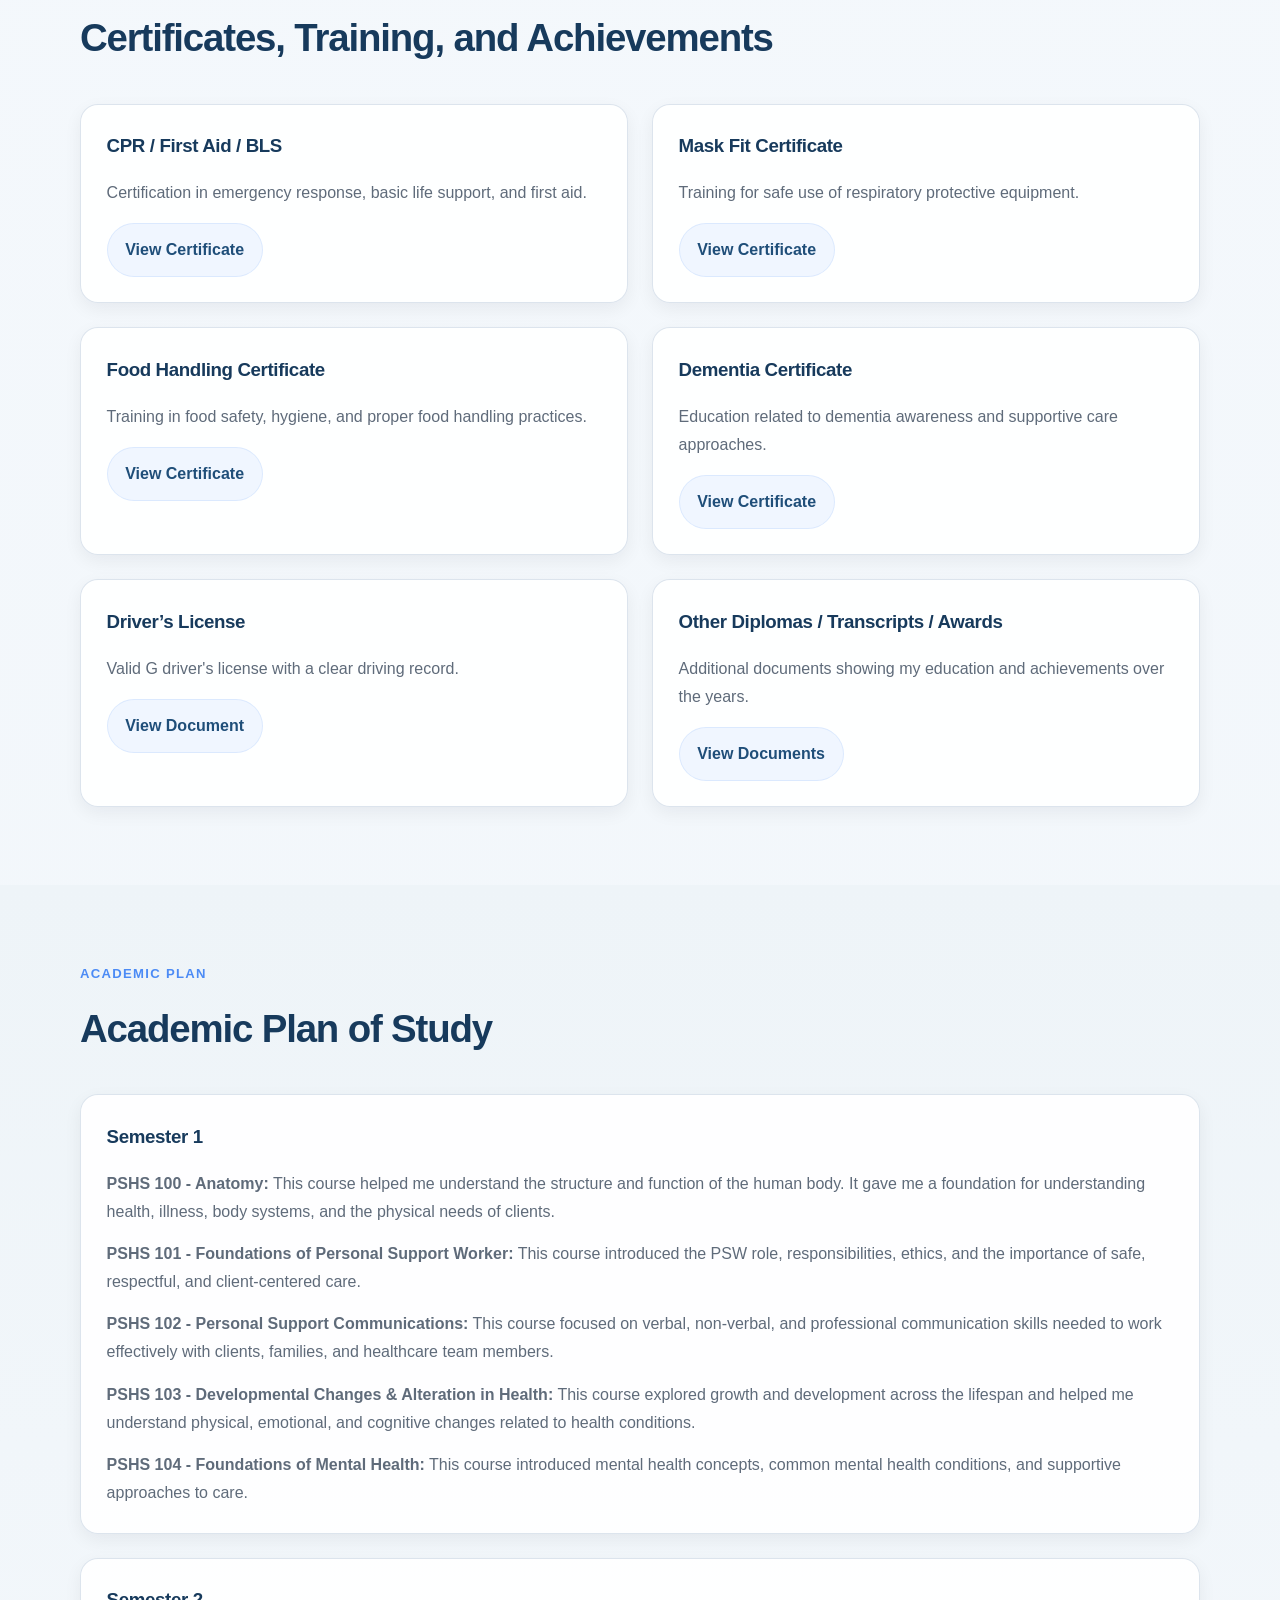
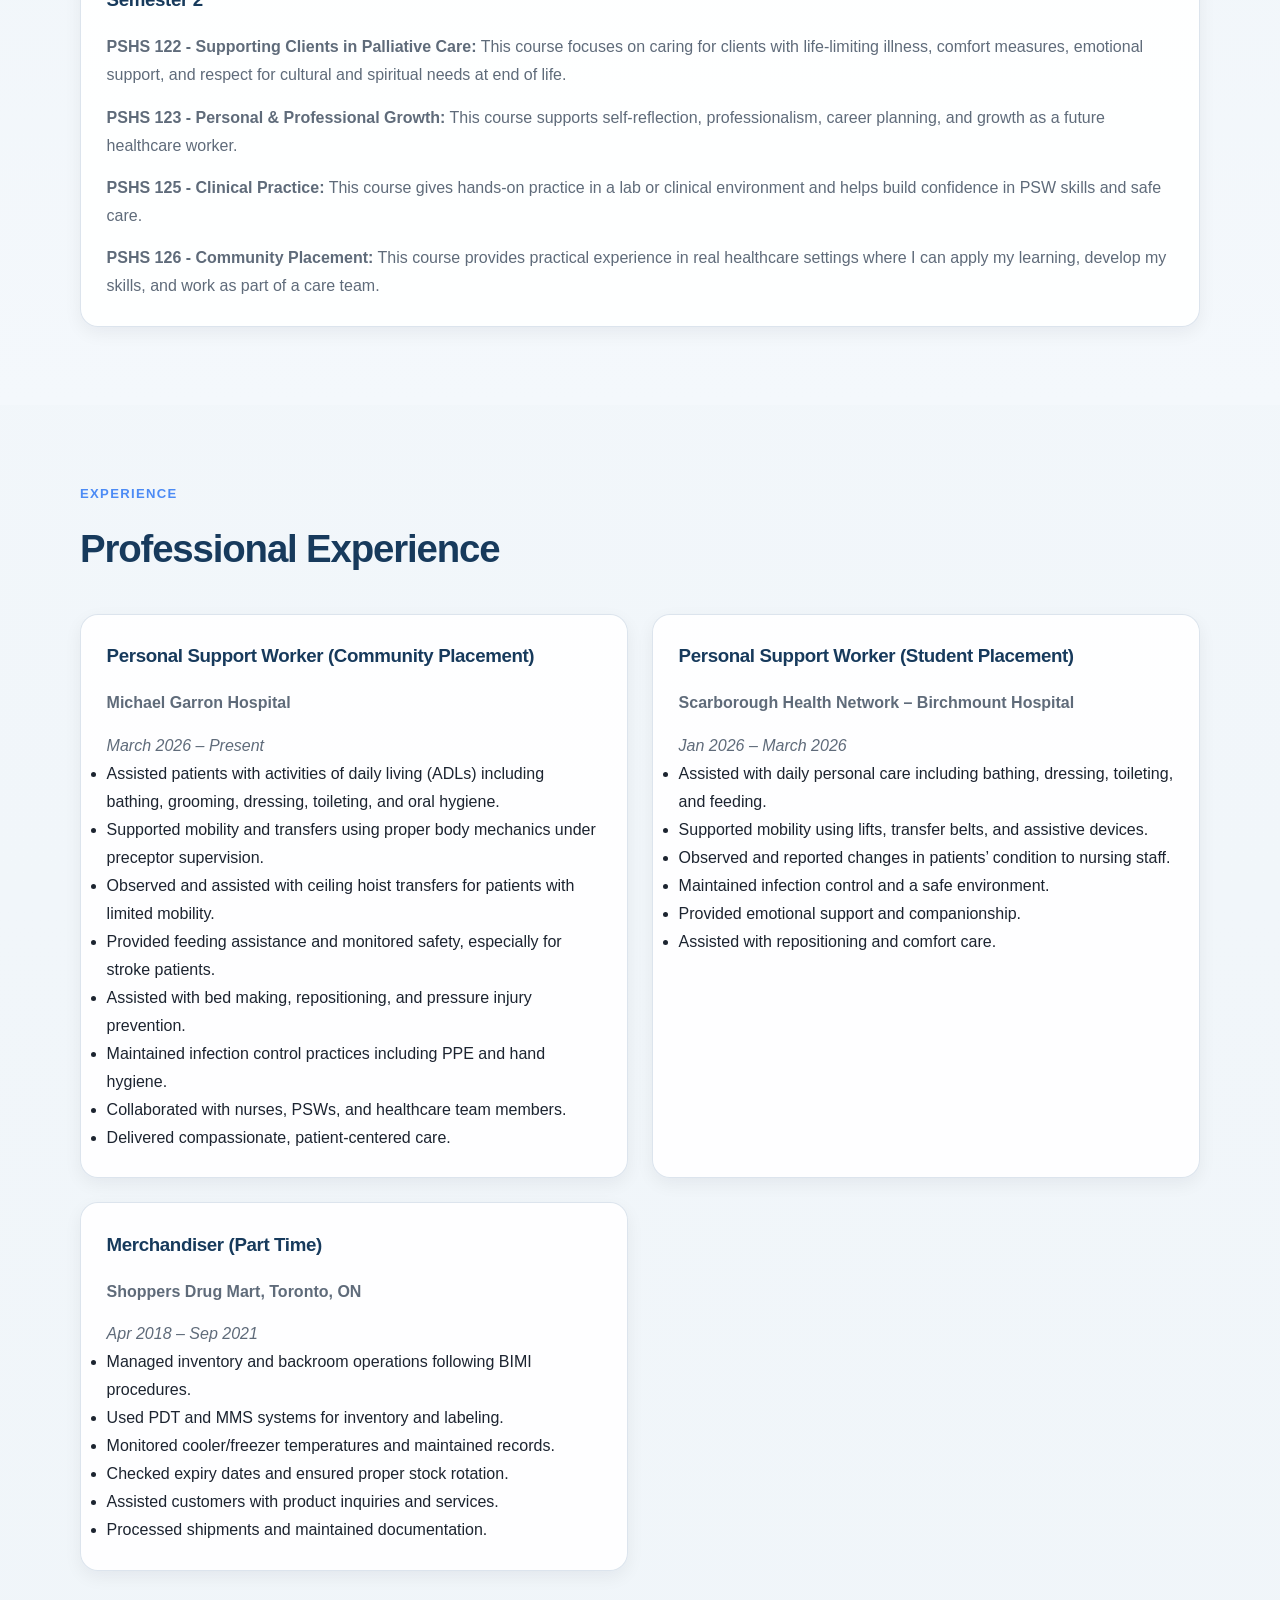
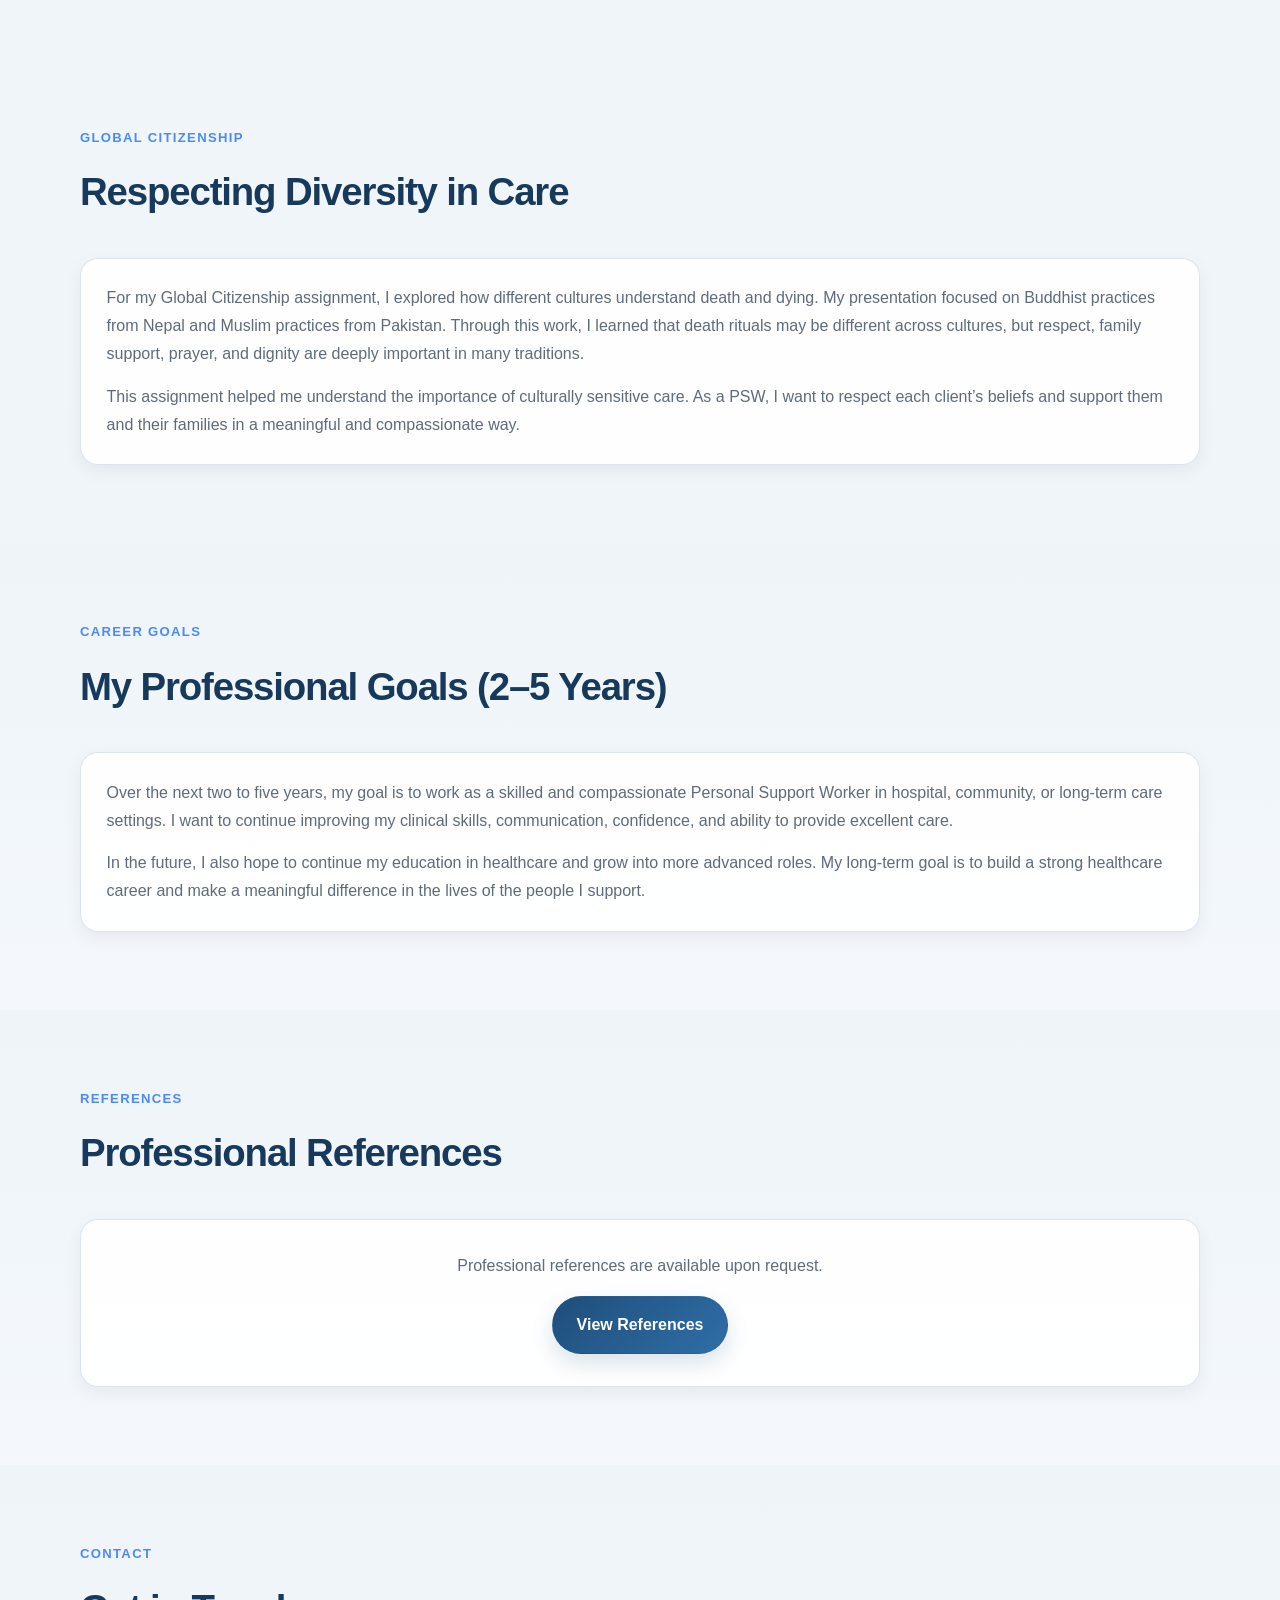
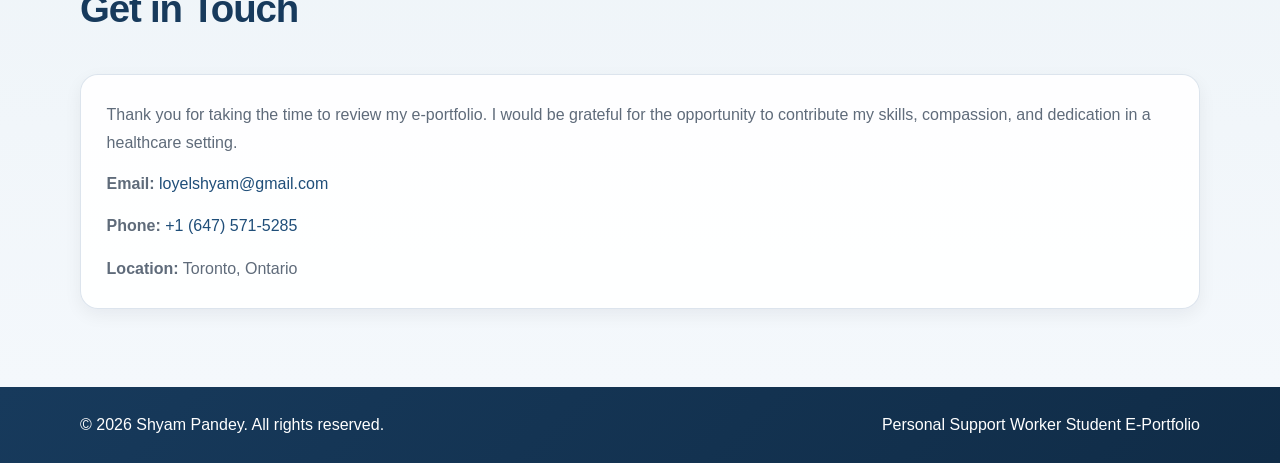
==== commit 27ccd574: "SITE DONE!" ====
--- a/index.html
+++ b/index.html
@@ -1,28 +1,152 @@
-</html><!DOCTYPE html>
+<!DOCTYPE html>
 <html lang="en">
 <head>
   <meta charset="UTF-8" />
   <meta name="viewport" content="width=device-width, initial-scale=1.0" />
-  <title>Shyam Pandey | PSW Student Portfolio</title>
+  <title>Shyam Pandey | PSW Student E-Portfolio</title>
   <meta
     name="description"
-    content="Professional portfolio of Shyam Pandey, Personal Support Worker student, showcasing education, skills, certifications, and career goals."
+    content="Professional e-portfolio of Shyam Pandey, Personal Support Worker student, showcasing work philosophy, skills, education, certifications, work samples, and career goals."
   />
   <link rel="stylesheet" href="assets/styles.css" />
+  <style>
+/* ===== TABLE OF CONTENTS MODERN STYLE ===== */
+
+#toc .card {
+  padding: 2rem;
+  border-radius: 18px;
+}
+
+/* Grid layout */
+.toc-grid {
+  display: grid;
+  grid-template-columns: repeat(2, 1fr);
+  gap: 1.2rem;
+}
+
+/* Link card */
+.toc-link {
+  display: block;
+  padding: 1.1rem 1.2rem;
+  border-radius: 14px;
+  font-weight: 600;
+  color: var(--primary-dark);
+  background: linear-gradient(135deg, #f8fbff, #eef5ff);
+  border: 1px solid var(--border);
+  position: relative;
+  overflow: hidden;
+
+  transition: all 0.25s ease;
+  box-shadow: 0 4px 12px rgba(0, 0, 0, 0.05);
+}
+
+/* Hover animation */
+.toc-link:hover {
+  transform: translateY(-5px) scale(1.02);
+  background: linear-gradient(135deg, #eaf2ff, #dce9ff);
+  border-color: var(--accent);
+  box-shadow: 0 12px 25px rgba(0, 0, 0, 0.12);
+  text-decoration: none;
+}
+
+/* Animated left accent bar */
+.toc-link::before {
+  content: "";
+  position: absolute;
+  left: 0;
+  top: 0;
+  height: 100%;
+  width: 0;
+  background: var(--accent);
+  border-radius: 14px 0 0 14px;
+  transition: width 0.3s ease;
+}
+
+.toc-link:hover::before {
+  width: 6px;
+}
+
+/* Subtle shine effect */
+.toc-link::after {
+  content: "";
+  position: absolute;
+  top: 0;
+  left: -75%;
+  width: 50%;
+  height: 100%;
+  background: linear-gradient(
+    120deg,
+    rgba(255,255,255,0) 0%,
+    rgba(255,255,255,0.6) 50%,
+    rgba(255,255,255,0) 100%
+  );
+  transform: skewX(-20deg);
+}
+
+.toc-link:hover::after {
+  animation: shine 0.7s ease;
+}
+
+/* Fade-in animation */
+#toc .toc-link {
+  opacity: 0;
+  transform: translateY(20px);
+  animation: fadeUp 0.6s ease forwards;
+}
+
+/* Stagger animation */
+#toc .toc-link:nth-child(1) { animation-delay: 0.1s; }
+#toc .toc-link:nth-child(2) { animation-delay: 0.2s; }
+#toc .toc-link:nth-child(3) { animation-delay: 0.3s; }
+#toc .toc-link:nth-child(4) { animation-delay: 0.4s; }
+#toc .toc-link:nth-child(5) { animation-delay: 0.5s; }
+#toc .toc-link:nth-child(6) { animation-delay: 0.6s; }
+#toc .toc-link:nth-child(7) { animation-delay: 0.7s; }
+#toc .toc-link:nth-child(8) { animation-delay: 0.8s; }
+#toc .toc-link:nth-child(9) { animation-delay: 0.9s; }
+#toc .toc-link:nth-child(10) { animation-delay: 1s; }
+
+/* Keyframes */
+@keyframes fadeUp {
+  to {
+    opacity: 1;
+    transform: translateY(0);
+  }
+}
+
+@keyframes shine {
+  0% { left: -75%; }
+  100% { left: 125%; }
+}
+
+/* Mobile */
+@media (max-width: 768px) {
+  .toc-grid {
+    grid-template-columns: 1fr;
+  }
+}
+</style>
 </head>
 <body>
   <header class="header">
     <div class="container nav">
       <a href="#home" class="logo">Shyam Pandey</a>
+
       <nav>
-        <ul class="nav-links">
+        <ul class="nav-links" id="nav-links">
           <li><a href="#about">About</a></li>
+          <li><a href="#statement">Originality</a></li>
+          <li><a href="#philosophy">Philosophy</a></li>
           <li><a href="#skills">Skills</a></li>
-          <li><a href="#certifications">Certificates</a></li>
+          <li><a href="#documents">Documents</a></li>
+          <li><a href="#study">Study Plan</a></li>
+          <li><a href="#experience">Experience</a></li>
           <li><a href="#goals">Goals</a></li>
+          <li><a href="#references">References</a></li>
           <li><a href="#contact">Contact</a></li>
         </ul>
       </nav>
+
       <button id="menu-toggle" class="menu-toggle" aria-label="Open menu">☰</button>
     </div>
   </header>
@@ -32,14 +156,15 @@
       <div class="container hero-content">
         <div class="hero-text">
           <p class="eyebrow">Personal Support Worker Student</p>
-          <h1>Professional Portfolio</h1>
+          <h1>Professional E-Portfolio</h1>
           <p class="lead">
-            I am a dedicated PSW student with a strong interest in providing safe,
-            compassionate, and respectful care to clients in clinical and community settings.
-            This portfolio highlights my training, certifications, and professional development.
-          </p>
+            Welcome to my e-portfolio. I am a Personal Support Worker student with a strong commitment
+            to safe, respectful, and compassionate care. This portfolio highlights my learning,
+            placement experiences, professional strengths, certifications, and future goals in healthcare.
+          </p>
+
           <div class="hero-buttons">
-            <a href="#certifications" class="btn btn-primary">View Certifications</a>
+            <a href="#documents" class="btn btn-primary">View My Documents</a>
             <a href="#contact" class="btn btn-secondary">Contact Me</a>
           </div>
         </div>
@@ -48,33 +173,102 @@
           <h2>Quick Profile</h2>
           <ul>
             <li><strong>Name:</strong> Shyam Pandey</li>
-            <li><strong>Program:</strong> Personal Support Worker (PSW) Student</li>
-            <li><strong>Field of Interest:</strong> Long-Term Care, Community Care, Hospital Support</li>
-            <li><strong>Focus:</strong> Safe, compassionate, person-centered care</li>
+            <li><strong>Program:</strong> Personal Support Worker</li>
+            <li><strong>School:</strong> Centennial College</li>
+            <li><strong>Area of Interest:</strong> Hospital, Community, and Long-Term Care</li>
+            <li><strong>Strengths:</strong> Compassion, teamwork, safety, communication</li>
           </ul>
         </div>
       </div>
     </section>
 
+    <!-- TABLE OF CONTENTS -->
+<section id="toc" class="section">
+  <div class="container">
+    <div class="section-heading">
+      <p class="section-tag">Table of Contents</p>
+      <h2>Portfolio Sections</h2>
+    </div>
+
+    <div class="card">
+      <div class="toc-grid">
+        <a href="#about" class="toc-link">1. About Me</a>
+        <a href="#statement" class="toc-link">2. Originality</a>
+        <a href="#philosophy" class="toc-link">3. Work Philosophy</a>
+        <a href="#skills" class="toc-link">4. Strengths</a>
+        <a href="#documents" class="toc-link">5. Documents</a>
+        <a href="#study" class="toc-link">6. Study Plan</a>
+        <a href="#experience" class="toc-link">7. Experience</a>
+        <a href="#global" class="toc-link">8. Global Citizenship</a>
+        <a href="#goals" class="toc-link">9. Career Goals</a>
+        <a href="#references" class="toc-link">10. References</a>
+        <a href="#contact" class="toc-link">11. Contact</a>
+      </div>
+    </div>
+  </div>
+</section>
+
     <section id="about" class="section">
       <div class="container">
         <div class="section-heading">
           <p class="section-tag">About Me</p>
-          <h2>Committed to Dignity, Safety, and Compassion</h2>
+          <h2>Who I Am</h2>
         </div>
 
         <div class="card">
           <p>
-            I am a Personal Support Worker student preparing for a career in healthcare where I can
-            support individuals with dignity, patience, and empathy. My training has helped me build
-            practical knowledge in client care, safety, infection prevention, mobility assistance,
-            communication, and professional responsibility.
-          </p>
-          <p>
-            I value respectful and client-centered care, and I am committed to supporting people with
-            their daily living needs while promoting comfort, independence, and well-being. I am also
-            focused on continuous learning and developing the skills required to work effectively with
-            clients, families, and healthcare teams.
+            I am a dedicated Personal Support Worker student who is passionate about helping people
+            live with dignity, comfort, and respect. Through my studies and placement experiences, I
+            have developed practical knowledge in personal care, mobility assistance, communication,
+            infection prevention, and client safety.
+          </p>
+          <p>
+            I enjoy working with clients from different backgrounds and believe in providing
+            person-centered care that respects each individual’s needs, values, and preferences.
+            I am committed to learning, growing professionally, and becoming a reliable member of
+            the healthcare team.
+          </p>
+        </div>
+      </div>
+    </section>
+
+    <section id="statement" class="section section-alt">
+      <div class="container">
+        <div class="section-heading">
+          <p class="section-tag">Statement</p>
+          <h2>Statement of Originality and Confidentiality</h2>
+        </div>
+
+        <div class="card">
+          <p>
+            I declare that this e-portfolio is my own original work created for my Personal Support
+            Worker program. The materials included in this portfolio reflect my learning, skills,
+            placement experiences, and professional development. This portfolio also respects
+            confidentiality. No personal or identifying information about clients, residents, or
+            patients has been included.
+          </p>
+        </div>
+      </div>
+    </section>
+
+    <section id="philosophy" class="section">
+      <div class="container">
+        <div class="section-heading">
+          <p class="section-tag">Work Philosophy</p>
+          <h2>My Philosophy as a PSW</h2>
+        </div>
+
+        <div class="card">
+          <p>
+            My philosophy as a Personal Support Worker is to provide care with compassion, dignity,
+            patience, and respect. I believe every client deserves to feel safe, valued, and heard.
+            As a PSW, I want to support clients in a way that promotes comfort, independence, and
+            quality of life.
+          </p>
+          <p>
+            I also believe that good care is built on trust, professional communication, cultural
+            sensitivity, and teamwork. I want to be the kind of PSW who not only helps with daily
+            needs, but also makes clients feel supported emotionally and socially.
           </p>
         </div>
       </div>
@@ -83,105 +277,328 @@
     <section id="skills" class="section section-alt">
       <div class="container">
         <div class="section-heading">
-          <p class="section-tag">Core Skills</p>
-          <h2>Knowledge and Strengths</h2>
-        </div>
-
-        <div class="grid-3">
+          <p class="section-tag">Strengths</p>
+          <h2>Why You Should Hire Me</h2>
+        </div>
+
+        <div class="card">
+          <p>
+            I am a hardworking and dependable PSW student who genuinely cares about clients and their
+            well-being. I bring a positive attitude, a willingness to learn, and a strong commitment
+            to respectful and safe care.
+          </p>
+          <p>
+            During placement, I have assisted with morning care, brief changes, perineal care, full
+            bed baths, feeding, transfers, repositioning, and infection control practices. These
+            experiences have helped me become more confident, observant, and professional in a
+            healthcare setting.
+          </p>
+          <p>
+            My strengths include empathy, patience, teamwork, communication, and responsibility. I
+            always try to maintain client dignity, follow instructions carefully, and support the
+            healthcare team in providing quality care.
+          </p>
+        </div>
+
+        <div class="grid-3 top-gap">
           <div class="card skill-card">
-            <h3>Client Care</h3>
-            <p>
-              Assistance with activities of daily living, mobility support, comfort care, and maintaining
-              client dignity and privacy.
+            <h3>Compassionate Care</h3>
+            <p>
+              I support clients with kindness, dignity, and patience during personal care and daily
+              activities.
             </p>
           </div>
 
           <div class="card skill-card">
-            <h3>Safety & Infection Control</h3>
-            <p>
-              Understanding of hand hygiene, PPE use, safe transfers, fall prevention, and maintaining
-              clean and safe care environments.
+            <h3>Safety Awareness</h3>
+            <p>
+              I understand the importance of PPE, hand hygiene, fall prevention, safe transfers, and
+              clean care environments.
             </p>
           </div>
 
           <div class="card skill-card">
             <h3>Communication</h3>
             <p>
-              Respectful communication with clients, families, preceptors, and healthcare team members,
-              with a focus on empathy and professionalism.
+              I communicate respectfully with clients, families, instructors, preceptors, and team
+              members.
+            </p>
+          </div>
+
+          <div class="card skill-card">
+            <h3>Teamwork</h3>
+            <p>
+              I work cooperatively with others and understand the value of collaboration in client care.
             </p>
           </div>
 
           <div class="card skill-card">
             <h3>Professionalism</h3>
             <p>
-              Reliable, responsible, eager to learn, and committed to providing ethical and culturally
-              respectful care.
+              I am reliable, punctual, willing to learn, and committed to ethical and respectful practice.
             </p>
           </div>
 
           <div class="card skill-card">
-            <h3>Documentation Awareness</h3>
-            <p>
-              Awareness of the importance of accurate reporting, observing client changes, and following
-              care plans and organizational policies.
-            </p>
-          </div>
-
-          <div class="card skill-card">
-            <h3>Team Collaboration</h3>
-            <p>
-              Able to work cooperatively with instructors, preceptors, and interdisciplinary healthcare
-              teams to support quality care.
-            </p>
-          </div>
-        </div>
-      </div>
-    </section>
-
-    <section id="certifications" class="section">
-      <div class="container">
-        <div class="section-heading">
+            <h3>Placement Readiness</h3>
+            <p>
+              I am building strong hands-on skills through clinical and community placement experiences.
+            </p>
+          </div>
+        </div>
+      </div>
+    </section>
+
+    <section id="documents" class="section">
+      <div class="container">
+        <div class="section-heading">
+          <p class="section-tag">Portfolio Documents</p>
+          <h2>Resume, Work Samples, and Certifications</h2>
+        </div>
+
+        <div class="grid-2">
+          <div class="card cert-card">
+            <h3>Cover Letter</h3>
+            <p>
+              A copy of my cover letter prepared for PSW employment opportunities.
+            </p>
+            <a href="assets/certificates/psw-cover-letter.pdf" target="_blank" class="cert-link">View Cover Letter</a>
+          </div>
+
+          <div class="card cert-card">
+            <h3>Resume</h3>
+            <p>
+              A copy of my resume highlighting my PSW education, skills, certifications, and placement experience.
+            </p>
+            <a href="assets/certificates/psw-resume.pdf" target="_blank" class="cert-link">View Resume</a>
+          </div>
+
+          <div class="card cert-card">
+            <h3>POP (Personal Organizational Plan)</h3>
+            <p>
+              Sample of my POP assignment showing my understanding of planning and client care.
+            </p>
+            <a href="assets/certificates/pop.pdf" target="_blank" class="cert-link">View POP</a>
+          </div>
+
+          <div class="card cert-card">
+            <h3>Midterm Evaluation</h3>
+            <p>
+              My midterm clinical evaluation showing my progress and developing competencies.
+            </p>
+            <a href="assets/certificates/midterm-evaluation.pdf" target="_blank" class="cert-link">View Midterm Evaluation</a>
+          </div>
+
+          <div class="card cert-card">
+            <h3>Final Evaluation</h3>
+            <p>
+              My final evaluation reflecting my placement learning and practical growth.
+            </p>
+            <a href="assets/certificates/final-evaluation.pdf" target="_blank" class="cert-link">View Final Evaluation</a>
+          </div>
+          </div>
+
+        <div class="section-heading small-gap">
           <p class="section-tag">Certifications</p>
-          <h2>Training and Professional Documents</h2>
-        </div>
-
-        <div class="grid-2 cert-grid">
+          <h2>Certificates, Training, and Achievements</h2>
+        </div>
+
+        <div class="grid-2">
+          <div class="card cert-card">
+            <h3>CPR / First Aid / BLS</h3>
+            <p>
+              Certification in emergency response, basic life support, and first aid.
+            </p>
+            <a href="assets/certificates/cpr-firstaid.jpg" target="_blank" class="cert-link">View Certificate</a>
+          </div>
+
           <div class="card cert-card">
             <h3>Mask Fit Certificate</h3>
-            <p>Proof of mask fit training for safe use of respiratory protective equipment.</p>
-            <a href="certificates/maskfit.pdf" target="_blank" class="cert-link">View Certificate</a>
-          </div>
-
-          <div class="card cert-card">
-            <h3>CPR / First Aid</h3>
-            <p>Certification in emergency response, basic first aid, and CPR skills.</p>
-            <a href="certificates/cpr-firstaid.pdf" target="_blank" class="cert-link">View Certificate</a>
+            <p>
+              Training for safe use of respiratory protective equipment.
+            </p>
+            <a href="assets/certificates/maskfit.jpg" target="_blank" class="cert-link">View Certificate</a>
+          </div>
+
+          <div class="card cert-card">
+            <h3>Food Handling Certificate</h3>
+            <p>
+              Training in food safety, hygiene, and proper food handling practices.
+            </p>
+            <a href="assets/certificates/foodhandling.pdf" target="_blank" class="cert-link">View Certificate</a>
           </div>
 
           <div class="card cert-card">
             <h3>Dementia Certificate</h3>
-            <p>Training related to dementia awareness and supportive care approaches.</p>
-            <a href="certificates/dementia-certificate.pdf" target="_blank" class="cert-link">View Certificate</a>
-          </div>
-
-          <div class="card cert-card">
-            <h3>Food Handling Certificate</h3>
-            <p>Certification in safe food handling, hygiene, and basic food safety practices.</p>
-            <a href="certificates/foodhandling.pdf" target="_blank" class="cert-link">View Certificate</a>
+            <p>
+              Education related to dementia awareness and supportive care approaches.
+            </p>
+            <a href="assets/certificates/dementia-certificate.pdf" target="_blank" class="cert-link">View Certificate</a>
           </div>
 
           <div class="card cert-card">
             <h3>Driver’s License</h3>
-            <p>Valid driver’s license documentation for transportation-related requirements.</p>
-            <a href="certificates/driving-license.pdf" target="_blank" class="cert-link">View Document</a>
-          </div>
-        </div>
-
-        <p class="note">
-          Note: If your certificate file names are different, update the links in the code above to match
-          your exact file names.
-        </p>
+            <p>
+              Valid G driver's license with a clear driving record.
+            </p>
+            <a href="assets/certificates/driving-license.pdf" target="_blank" class="cert-link">View Document</a>
+          </div>
+
+          <div class="card cert-card">
+            <h3>Other Diplomas / Transcripts / Awards</h3>
+            <p>
+              Additional documents showing my education and achievements over the years.
+            </p>
+            <a href="assets/certificates/transcripts.pdf" target="_blank" class="cert-link">View Documents</a>
+          </div>
+        </div>
+      </div>
+    </section>
+
+    <section id="study" class="section section-alt">
+      <div class="container">
+        <div class="section-heading">
+          <p class="section-tag">Academic Plan</p>
+          <h2>Academic Plan of Study</h2>
+        </div>
+
+        <div class="card">
+          <h3>Semester 1</h3>
+          <p>
+            <strong>PSHS 100 - Anatomy:</strong> This course helped me understand the structure and
+            function of the human body. It gave me a foundation for understanding health, illness,
+            body systems, and the physical needs of clients.
+          </p>
+          <p>
+            <strong>PSHS 101 - Foundations of Personal Support Worker:</strong> This course introduced
+            the PSW role, responsibilities, ethics, and the importance of safe, respectful, and
+            client-centered care.
+          </p>
+          <p>
+            <strong>PSHS 102 - Personal Support Communications:</strong> This course focused on verbal,
+            non-verbal, and professional communication skills needed to work effectively with clients,
+            families, and healthcare team members.
+          </p>
+          <p>
+            <strong>PSHS 103 - Developmental Changes & Alteration in Health:</strong> This course
+            explored growth and development across the lifespan and helped me understand physical,
+            emotional, and cognitive changes related to health conditions.
+          </p>
+          <p>
+            <strong>PSHS 104 - Foundations of Mental Health:</strong> This course introduced mental
+            health concepts, common mental health conditions, and supportive approaches to care.
+          </p>
+        </div>
+
+        <div class="card top-gap">
+          <h3>Semester 2</h3>
+          <p>
+            <strong>PSHS 122 - Supporting Clients in Palliative Care:</strong> This course focuses on
+            caring for clients with life-limiting illness, comfort measures, emotional support, and
+            respect for cultural and spiritual needs at end of life.
+          </p>
+          <p>
+            <strong>PSHS 123 - Personal & Professional Growth:</strong> This course supports self-reflection,
+            professionalism, career planning, and growth as a future healthcare worker.
+          </p>
+          <p>
+            <strong>PSHS 125 - Clinical Practice:</strong> This course gives hands-on practice in a lab
+            or clinical environment and helps build confidence in PSW skills and safe care.
+          </p>
+          <p>
+            <strong>PSHS 126 - Community Placement:</strong> This course provides practical experience
+            in real healthcare settings where I can apply my learning, develop my skills, and work as
+            part of a care team.
+          </p>
+        </div>
+      </div>
+    </section>
+
+    <!-- PROFESSIONAL EXPERIENCE -->
+<section id="experience" class="section">
+  <div class="container">
+    <div class="section-heading">
+      <p class="section-tag">Experience</p>
+      <h2>Professional Experience</h2>
+    </div>
+
+    <div class="grid-2">
+
+      <!-- Experience 1 -->
+      <div class="card">
+        <h3>Personal Support Worker (Community Placement)</h3>
+        <p><strong>Michael Garron Hospital</strong></p>
+        <p><em>March 2026 – Present</em></p>
+
+        <ul class="experience-list">
+          <li>Assisted patients with activities of daily living (ADLs) including bathing, grooming, dressing, toileting, and oral hygiene.</li>
+          <li>Supported mobility and transfers using proper body mechanics under preceptor supervision.</li>
+          <li>Observed and assisted with ceiling hoist transfers for patients with limited mobility.</li>
+          <li>Provided feeding assistance and monitored safety, especially for stroke patients.</li>
+          <li>Assisted with bed making, repositioning, and pressure injury prevention.</li>
+          <li>Maintained infection control practices including PPE and hand hygiene.</li>
+          <li>Collaborated with nurses, PSWs, and healthcare team members.</li>
+          <li>Delivered compassionate, patient-centered care.</li>
+        </ul>
+      </div>
+
+      <!-- Experience 2 -->
+      <div class="card">
+        <h3>Personal Support Worker (Student Placement)</h3>
+        <p><strong>Scarborough Health Network – Birchmount Hospital</strong></p>
+        <p><em>Jan 2026 – March 2026</em></p>
+
+        <ul class="experience-list">
+          <li>Assisted with daily personal care including bathing, dressing, toileting, and feeding.</li>
+          <li>Supported mobility using lifts, transfer belts, and assistive devices.</li>
+          <li>Observed and reported changes in patients’ condition to nursing staff.</li>
+          <li>Maintained infection control and a safe environment.</li>
+          <li>Provided emotional support and companionship.</li>
+          <li>Assisted with repositioning and comfort care.</li>
+        </ul>
+      </div>
+
+      <!-- Experience 3 -->
+      <div class="card">
+        <h3>Merchandiser (Part Time)</h3>
+        <p><strong>Shoppers Drug Mart, Toronto, ON</strong></p>
+        <p><em>Apr 2018 – Sep 2021</em></p>
+
+        <ul class="experience-list">
+          <li>Managed inventory and backroom operations following BIMI procedures.</li>
+          <li>Used PDT and MMS systems for inventory and labeling.</li>
+          <li>Monitored cooler/freezer temperatures and maintained records.</li>
+          <li>Checked expiry dates and ensured proper stock rotation.</li>
+          <li>Assisted customers with product inquiries and services.</li>
+          <li>Processed shipments and maintained documentation.</li>
+        </ul>
+      </div>
+
+    </div>
+  </div>
+</section>
+
+    <section id="global" class="section">
+      <div class="container">
+        <div class="section-heading">
+          <p class="section-tag">Global Citizenship</p>
+          <h2>Respecting Diversity in Care</h2>
+        </div>
+
+        <div class="card">
+          <p>
+            For my Global Citizenship assignment, I explored how different cultures understand death
+            and dying. My presentation focused on Buddhist practices from Nepal and Muslim practices
+            from Pakistan. Through this work, I learned that death rituals may be different across
+            cultures, but respect, family support, prayer, and dignity are deeply important in many
+            traditions.
+          </p>
+          <p>
+            This assignment helped me understand the importance of culturally sensitive care. As a PSW,
+            I want to respect each client’s beliefs and support them and their families in a meaningful
+            and compassionate way.
+          </p>
+        </div>
       </div>
     </section>
 
@@ -189,25 +606,42 @@
       <div class="container">
         <div class="section-heading">
           <p class="section-tag">Career Goals</p>
-          <h2>Professional Direction</h2>
+          <h2>My Professional Goals (2–5 Years)</h2>
         </div>
 
         <div class="card">
           <p>
-            My goal is to build a strong healthcare career by providing compassionate support to clients
-            in hospitals, long-term care homes, and community settings. As a PSW student, I am focused on
-            strengthening my clinical skills, professional communication, and confidence in delivering safe
-            and respectful care.
-          </p>
-          <p>
-            I hope to continue learning through placement experiences, teamwork, and ongoing education so I
-            can make a positive difference in the lives of the people I support.
-          </p>
-        </div>
-      </div>
-    </section>
-
-    <section id="contact" class="section">
+            Over the next two to five years, my goal is to work as a skilled and compassionate Personal
+            Support Worker in hospital, community, or long-term care settings. I want to continue
+            improving my clinical skills, communication, confidence, and ability to provide excellent care.
+          </p>
+          <p>
+            In the future, I also hope to continue my education in healthcare and grow into more advanced
+            roles. My long-term goal is to build a strong healthcare career and make a meaningful
+            difference in the lives of the people I support.
+          </p>
+        </div>
+      </div>
+    </section>
+
+    <section id="references" class="section section-alt">
+  <div class="container">
+    <div class="section-heading">
+      <p class="section-tag">References</p>
+      <h2>Professional References</h2>
+    </div>
+
+    <div class="card references-preview-card">
+      <p>
+        Professional references are available upon request.
+      </p>
+
+      <a href="references.html" class="references-btn">View References</a>
+    </div>
+  </div>
+</section>
+
+    <section id="contact" class="section section-alt">
       <div class="container">
         <div class="section-heading">
           <p class="section-tag">Contact</p>
@@ -216,13 +650,14 @@
 
         <div class="card contact-card">
           <p>
-            Thank you for visiting my professional portfolio. Please feel free to contact me for placement,
-            employment, or professional networking opportunities.
+            Thank you for taking the time to review my e-portfolio. I would be grateful for the
+            opportunity to contribute my skills, compassion, and dedication in a healthcare setting.
           </p>
 
           <div class="contact-list">
             <p><strong>Email:</strong> <a href="mailto:loyelshyam@gmail.com">loyelshyam@gmail.com</a></p>
-            <p><strong>Phone:</strong> <a href="tel:+1 (647) 571-5285">+1 (647) 571-5285</a></p>
+            <p><strong>Phone:</strong> <a href="tel:+16475715285">+1 (647) 571-5285</a></p>
+            <p><strong>Location:</strong> Toronto, Ontario</p>
           </div>
         </div>
       </div>
@@ -232,10 +667,20 @@
   <footer class="footer">
     <div class="container footer-content">
       <p>© <span id="year"></span> Shyam Pandey. All rights reserved.</p>
-      <p>Personal Support Worker Student Portfolio</p>
+      <p>Personal Support Worker Student E-Portfolio</p>
     </div>
   </footer>
 
-  <script src="assets/scripts.js"></script>
+  <script>
+    const menuToggle = document.getElementById("menu-toggle");
+    const navLinks = document.getElementById("nav-links");
+    const yearSpan = document.getElementById("year");
+
+    menuToggle.addEventListener("click", () => {
+      navLinks.classList.toggle("show");
+    });
+
+    yearSpan.textContent = new Date().getFullYear();
+  </script>
 </body>
 </html>
--- a/assets/styles.css
+++ b/assets/styles.css
@@ -1,15 +1,21 @@
 :root {
-  --bg: #f7f9fc;
+  --bg: #f4f8fc;
+  --bg-soft: #eef5fb;
   --white: #ffffff;
   --primary: #1f4e79;
   --primary-dark: #173a5c;
+  --primary-light: #2f6ea8;
   --accent: #4c8bf5;
+  --accent-soft: #dceaff;
   --text: #1c2430;
   --muted: #5f6b7a;
   --border: #d9e2ec;
-  --shadow: 0 10px 25px rgba(0, 0, 0, 0.08);
-  --radius: 16px;
-  --max-width: 1100px;
+  --shadow-sm: 0 6px 18px rgba(16, 24, 40, 0.06);
+  --shadow: 0 14px 35px rgba(16, 24, 40, 0.08);
+  --shadow-lg: 0 20px 45px rgba(16, 24, 40, 0.12);
+  --radius: 18px;
+  --radius-sm: 14px;
+  --max-width: 1120px;
 }
 
 * {
@@ -24,18 +30,21 @@
 
 body {
   font-family: -apple-system, BlinkMacSystemFont, "Segoe UI", Roboto, Arial, sans-serif;
-  background: var(--bg);
+  background:
+    radial-gradient(circle at top left, rgba(76, 139, 245, 0.08), transparent 25%),
+    linear-gradient(180deg, #f8fbff 0%, #f4f8fc 45%, #eef4f8 100%);
   color: var(--text);
-  line-height: 1.7;
+  line-height: 1.75;
 }
 
 a {
   color: var(--primary);
   text-decoration: none;
+  transition: all 0.25s ease;
 }
 
 a:hover {
-  text-decoration: underline;
+  text-decoration: none;
 }
 
 .container {
@@ -43,9 +52,11 @@
   margin: 0 auto;
 }
 
+/* Header */
 .header {
-  background: var(--white);
-  border-bottom: 1px solid var(--border);
+  background: rgba(255, 255, 255, 0.88);
+  backdrop-filter: blur(12px);
+  border-bottom: 1px solid rgba(217, 226, 236, 0.8);
   position: sticky;
   top: 0;
   z-index: 1000;
@@ -55,37 +66,81 @@
   display: flex;
   align-items: center;
   justify-content: space-between;
-  min-height: 72px;
+  min-height: 76px;
+  position: relative;
 }
 
 .logo {
-  font-size: 1.2rem;
-  font-weight: 700;
-  color: var(--primary);
+  font-size: 1.25rem;
+  font-weight: 800;
+  color: var(--primary-dark);
+  letter-spacing: -0.02em;
 }
 
 .nav-links {
   list-style: none;
   display: flex;
-  gap: 1.4rem;
+  gap: 1.35rem;
 }
 
 .nav-links a {
   color: var(--text);
-  font-weight: 500;
+  font-weight: 600;
+  font-size: 0.95rem;
+  position: relative;
+}
+
+.nav-links a::after {
+  content: "";
+  position: absolute;
+  left: 0;
+  bottom: -0.3rem;
+  width: 0;
+  height: 2px;
+  background: linear-gradient(90deg, var(--accent), var(--primary));
+  border-radius: 999px;
+  transition: width 0.25s ease;
+}
+
+.nav-links a:hover::after {
+  width: 100%;
+}
+
+.nav-links.show {
+  display: flex;
 }
 
 .menu-toggle {
   display: none;
-  font-size: 1.6rem;
-  background: none;
-  border: none;
+  font-size: 1.5rem;
+  background: var(--white);
+  border: 1px solid var(--border);
+  border-radius: 12px;
+  width: 44px;
+  height: 44px;
   cursor: pointer;
-}
-
+  box-shadow: var(--shadow-sm);
+  color: var(--primary-dark);
+}
+
+/* Hero */
 .hero {
-  padding: 80px 0 60px;
+  padding: 90px 0 70px;
   background: linear-gradient(135deg, #eef5ff, #f8fbff);
+  position: relative;
+  overflow: hidden;
+}
+
+.hero::before {
+  content: "";
+  position: absolute;
+  width: 320px;
+  height: 320px;
+  background: rgba(76, 139, 245, 0.08);
+  border-radius: 50%;
+  top: -80px;
+  right: -80px;
+  filter: blur(10px);
 }
 
 .hero-content {
@@ -93,25 +148,33 @@
   grid-template-columns: 1.5fr 1fr;
   gap: 2rem;
   align-items: center;
+  position: relative;
+  z-index: 1;
 }
 
 .eyebrow {
+  display: inline-block;
   color: var(--accent);
-  font-weight: 700;
+  font-weight: 800;
   text-transform: uppercase;
-  letter-spacing: 1px;
-  margin-bottom: 0.8rem;
+  letter-spacing: 1.5px;
+  margin-bottom: 1rem;
+  font-size: 0.84rem;
+  background: rgba(76, 139, 245, 0.1);
+  padding: 0.45rem 0.85rem;
+  border-radius: 999px;
 }
 
 .hero h1 {
-  font-size: clamp(2rem, 4vw, 3.5rem);
-  line-height: 1.15;
+  font-size: clamp(2.4rem, 4.8vw, 4rem);
+  line-height: 1.08;
   color: var(--primary-dark);
   margin-bottom: 1rem;
+  letter-spacing: -0.03em;
 }
 
 .lead {
-  font-size: 1.05rem;
+  font-size: 1.08rem;
   color: var(--muted);
   max-width: 700px;
 }
@@ -119,52 +182,64 @@
 .hero-buttons {
   display: flex;
   gap: 1rem;
-  margin-top: 1.6rem;
+  margin-top: 1.8rem;
   flex-wrap: wrap;
 }
 
 .btn {
   display: inline-block;
-  padding: 0.9rem 1.3rem;
+  padding: 0.95rem 1.35rem;
   border-radius: 999px;
-  font-weight: 600;
-  transition: 0.2s ease;
+  font-weight: 700;
+  transition: all 0.25s ease;
+  box-shadow: var(--shadow-sm);
 }
 
 .btn-primary {
-  background: var(--primary);
+  background: linear-gradient(135deg, var(--primary), var(--primary-light));
   color: white;
 }
 
 .btn-primary:hover {
-  background: var(--primary-dark);
-  text-decoration: none;
+  transform: translateY(-2px);
+  box-shadow: var(--shadow);
+  color: white;
 }
 
 .btn-secondary {
-  background: white;
+  background: rgba(255, 255, 255, 0.95);
   border: 1px solid var(--border);
   color: var(--text);
 }
 
 .btn-secondary:hover {
-  text-decoration: none;
+  transform: translateY(-2px);
   border-color: var(--primary);
-}
-
+  box-shadow: var(--shadow);
+}
+
+/* Cards */
 .hero-card,
 .card {
-  background: var(--white);
-  border: 1px solid var(--border);
+  background: rgba(255, 255, 255, 0.9);
+  border: 1px solid rgba(217, 226, 236, 0.9);
   border-radius: var(--radius);
+  box-shadow: var(--shadow-sm);
+  padding: 1.6rem;
+  transition: all 0.28s ease;
+}
+
+.hero-card:hover,
+.card:hover {
+  transform: translateY(-4px);
   box-shadow: var(--shadow);
-  padding: 1.5rem;
 }
 
 .hero-card h2,
 .card h3 {
   margin-bottom: 1rem;
   color: var(--primary-dark);
+  letter-spacing: -0.02em;
 }
 
 .hero-card ul {
@@ -172,15 +247,16 @@
 }
 
 .hero-card li {
-  margin-bottom: 0.7rem;
-}
-
+  margin-bottom: 0.75rem;
+}
+
+/* Sections */
 .section {
-  padding: 70px 0;
+  padding: 78px 0;
 }
 
 .section-alt {
-  background: #eef4f8;
+  background: linear-gradient(180deg, #eef4f8 0%, #f4f8fc 100%);
 }
 
 .section-heading {
@@ -189,21 +265,24 @@
 
 .section-tag {
   color: var(--accent);
-  font-weight: 700;
+  font-weight: 800;
   text-transform: uppercase;
-  letter-spacing: 1px;
-  margin-bottom: 0.5rem;
+  letter-spacing: 1.3px;
+  margin-bottom: 0.55rem;
+  font-size: 0.82rem;
 }
 
 .section-heading h2 {
-  font-size: clamp(1.7rem, 3vw, 2.4rem);
+  font-size: clamp(1.9rem, 3vw, 2.6rem);
   color: var(--primary-dark);
-}
-
+  letter-spacing: -0.03em;
+}
+
+/* Grid */
 .grid-3,
 .grid-2 {
   display: grid;
-  gap: 1.4rem;
+  gap: 1.5rem;
 }
 
 .grid-3 {
@@ -219,26 +298,149 @@
   height: 100%;
 }
 
+.top-gap {
+  margin-top: 1.5rem;
+}
+
+.card p {
+  color: var(--muted);
+}
+
+.card p + p {
+  margin-top: 0.9rem;
+}
+
+/* Links inside cards */
 .cert-link {
   display: inline-block;
   margin-top: 1rem;
-  font-weight: 600;
-}
-
+  font-weight: 700;
+  padding: 0.75rem 1.1rem;
+  border-radius: 999px;
+  background: rgba(76, 139, 245, 0.08);
+  border: 1px solid rgba(76, 139, 245, 0.12);
+}
+
+.cert-link:hover {
+  background: var(--primary);
+  color: white;
+  transform: translateY(-2px);
+}
+
+/* Note */
 .note {
   margin-top: 1rem;
   color: var(--muted);
   font-size: 0.95rem;
 }
 
+/* Contact */
 .contact-list p {
   margin-top: 0.8rem;
 }
 
+/* Table of contents */
+#toc .card {
+  padding: 2rem;
+}
+
+.toc-grid {
+  display: grid;
+  grid-template-columns: repeat(2, 1fr);
+  gap: 1.2rem;
+}
+
+.toc-link {
+  display: block;
+  padding: 1.15rem 1.2rem;
+  background: linear-gradient(135deg, #f8fbff, #eef5ff);
+  border: 1px solid var(--border);
+  border-radius: 16px;
+  font-weight: 700;
+  color: var(--primary-dark);
+  position: relative;
+  overflow: hidden;
+  transition: all 0.28s ease;
+  box-shadow: 0 4px 12px rgba(0, 0, 0, 0.05);
+}
+
+.toc-link:hover {
+  transform: translateY(-5px);
+  background: linear-gradient(135deg, #ebf3ff, #dceaff);
+  border-color: var(--accent);
+  box-shadow: var(--shadow);
+}
+
+.toc-link::before {
+  content: "";
+  position: absolute;
+  left: 0;
+  top: 0;
+  width: 0;
+  height: 100%;
+  background: linear-gradient(180deg, var(--accent), var(--primary));
+  transition: width 0.28s ease;
+  border-radius: 16px 0 0 16px;
+}
+
+.toc-link:hover::before {
+  width: 6px;
+}
+
+#toc .toc-link {
+  opacity: 0;
+  transform: translateY(20px);
+  animation: fadeUp 0.6s ease forwards;
+}
+
+#toc .toc-link:nth-child(1) { animation-delay: 0.08s; }
+#toc .toc-link:nth-child(2) { animation-delay: 0.16s; }
+#toc .toc-link:nth-child(3) { animation-delay: 0.24s; }
+#toc .toc-link:nth-child(4) { animation-delay: 0.32s; }
+#toc .toc-link:nth-child(5) { animation-delay: 0.40s; }
+#toc .toc-link:nth-child(6) { animation-delay: 0.48s; }
+#toc .toc-link:nth-child(7) { animation-delay: 0.56s; }
+#toc .toc-link:nth-child(8) { animation-delay: 0.64s; }
+#toc .toc-link:nth-child(9) { animation-delay: 0.72s; }
+#toc .toc-link:nth-child(10) { animation-delay: 0.80s; }
+
+@keyframes fadeUp {
+  to {
+    opacity: 1;
+    transform: translateY(0);
+  }
+}
+
+/* References button */
+.references-preview-card {
+  text-align: center;
+  padding: 2rem;
+}
+
+.references-btn {
+  display: inline-block;
+  margin-top: 1rem;
+  padding: 0.9rem 1.45rem;
+  background: linear-gradient(135deg, var(--primary), var(--primary-light));
+  color: #fff;
+  border-radius: 999px;
+  font-weight: 700;
+  border: 1px solid transparent;
+  transition: all 0.28s ease;
+  box-shadow: 0 10px 22px rgba(31, 78, 121, 0.16);
+}
+
+.references-btn:hover {
+  color: #fff;
+  transform: translateY(-2px);
+  box-shadow: var(--shadow);
+}
+
+/* Footer */
 .footer {
-  background: var(--primary-dark);
+  background: linear-gradient(135deg, var(--primary-dark), #102c47);
   color: white;
-  padding: 22px 0;
+  padding: 24px 0;
 }
 
 .footer-content {
@@ -248,10 +450,12 @@
   flex-wrap: wrap;
 }
 
+/* Responsive */
 @media (max-width: 900px) {
   .hero-content,
   .grid-3,
-  .grid-2 {
+  .grid-2,
+  .toc-grid {
     grid-template-columns: 1fr;
   }
 }
@@ -266,16 +470,47 @@
     position: absolute;
     top: 72px;
     right: 4%;
-    background: white;
+    background: rgba(255, 255, 255, 0.97);
     border: 1px solid var(--border);
-    border-radius: 12px;
+    border-radius: 14px;
     box-shadow: var(--shadow);
     padding: 1rem;
     flex-direction: column;
-    min-width: 220px;
-  }
+    min-width: 230px;
+    backdrop-filter: blur(10px);
+  }
+
+  .experience-list {
+  margin-top: 1rem;
+  padding-left: 1.2rem;
+}
+
+.experience-list li {
+  margin-bottom: 0.6rem;
+  color: var(--muted);
+}
 
   .nav-links.show {
     display: flex;
   }
+
+  .hero {
+    padding-top: 72px;
+  }
+
+  .hero-card,
+  .card,
+  #toc .card {
+    padding: 1.35rem;
+  }
+
+  .hero-buttons {
+    flex-direction: column;
+  }
+
+  .btn,
+  .references-btn {
+    width: 100%;
+    text-align: center;
+  }
 }
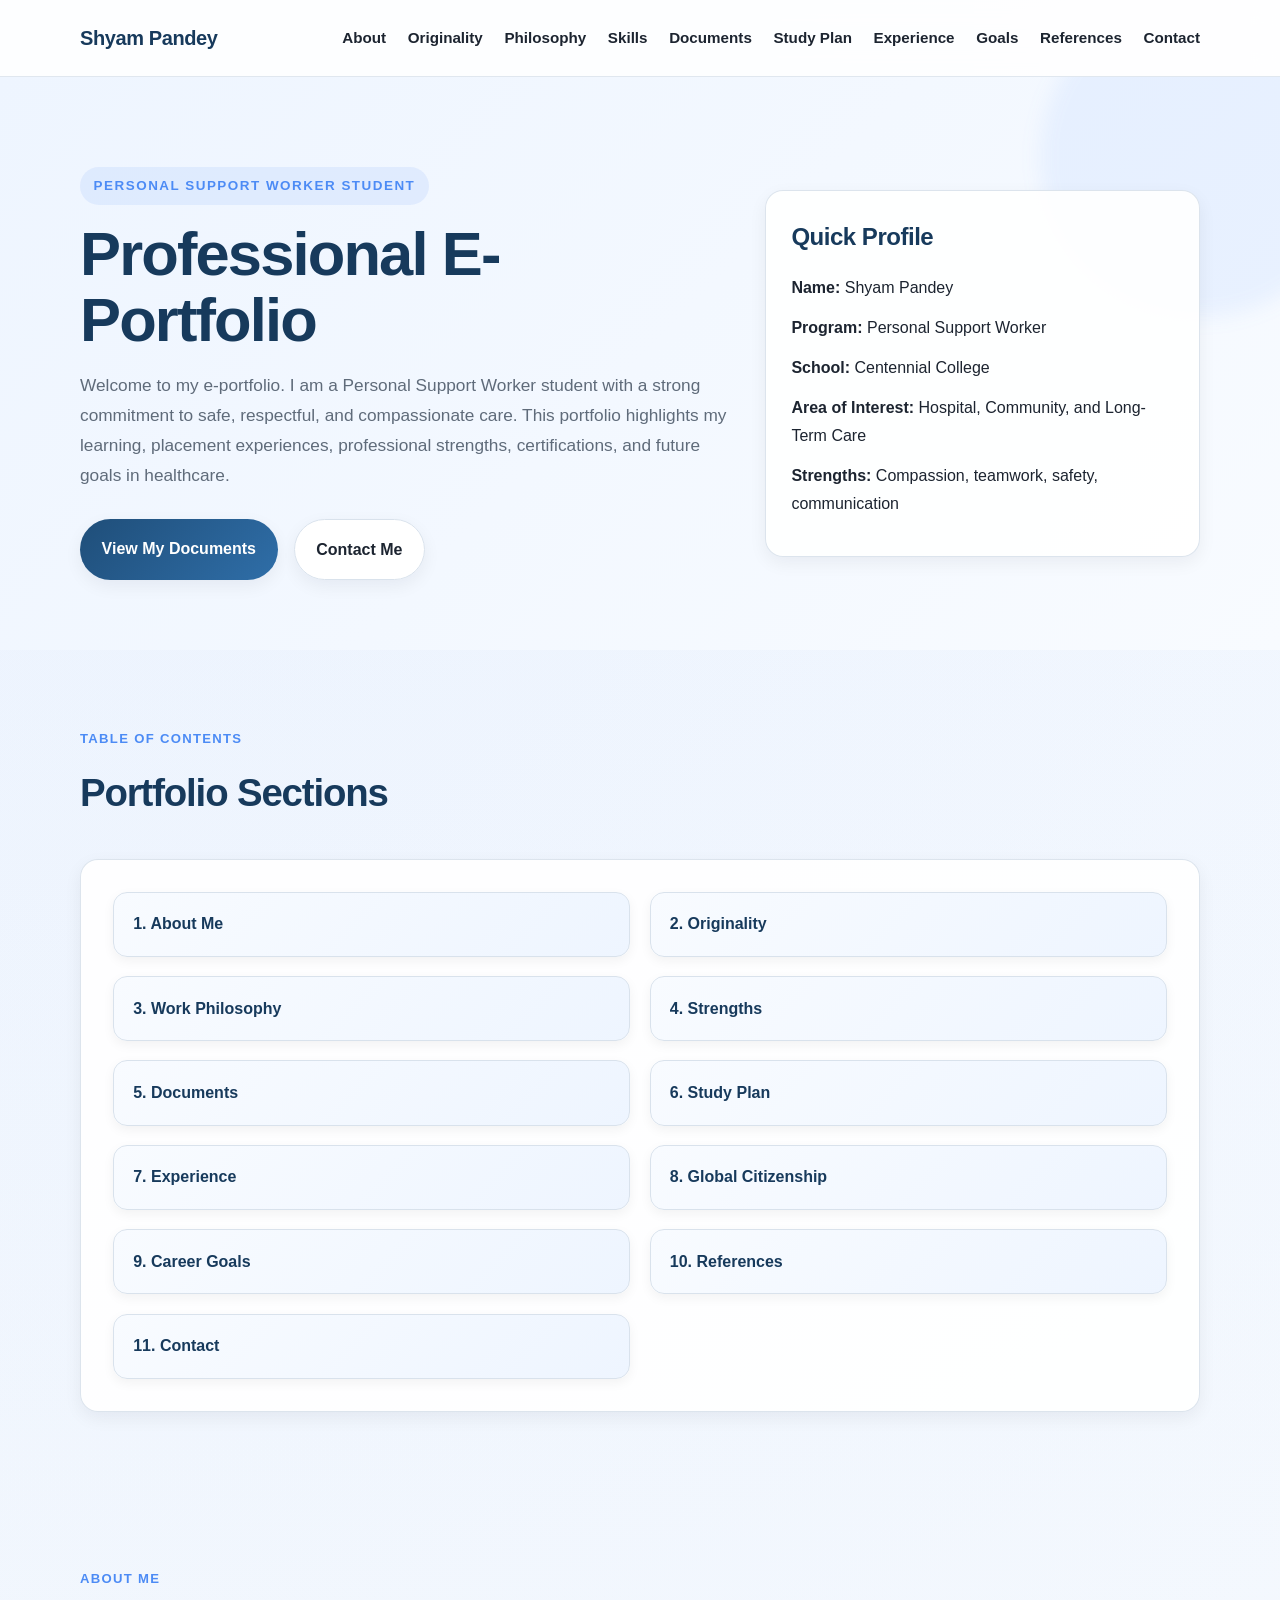
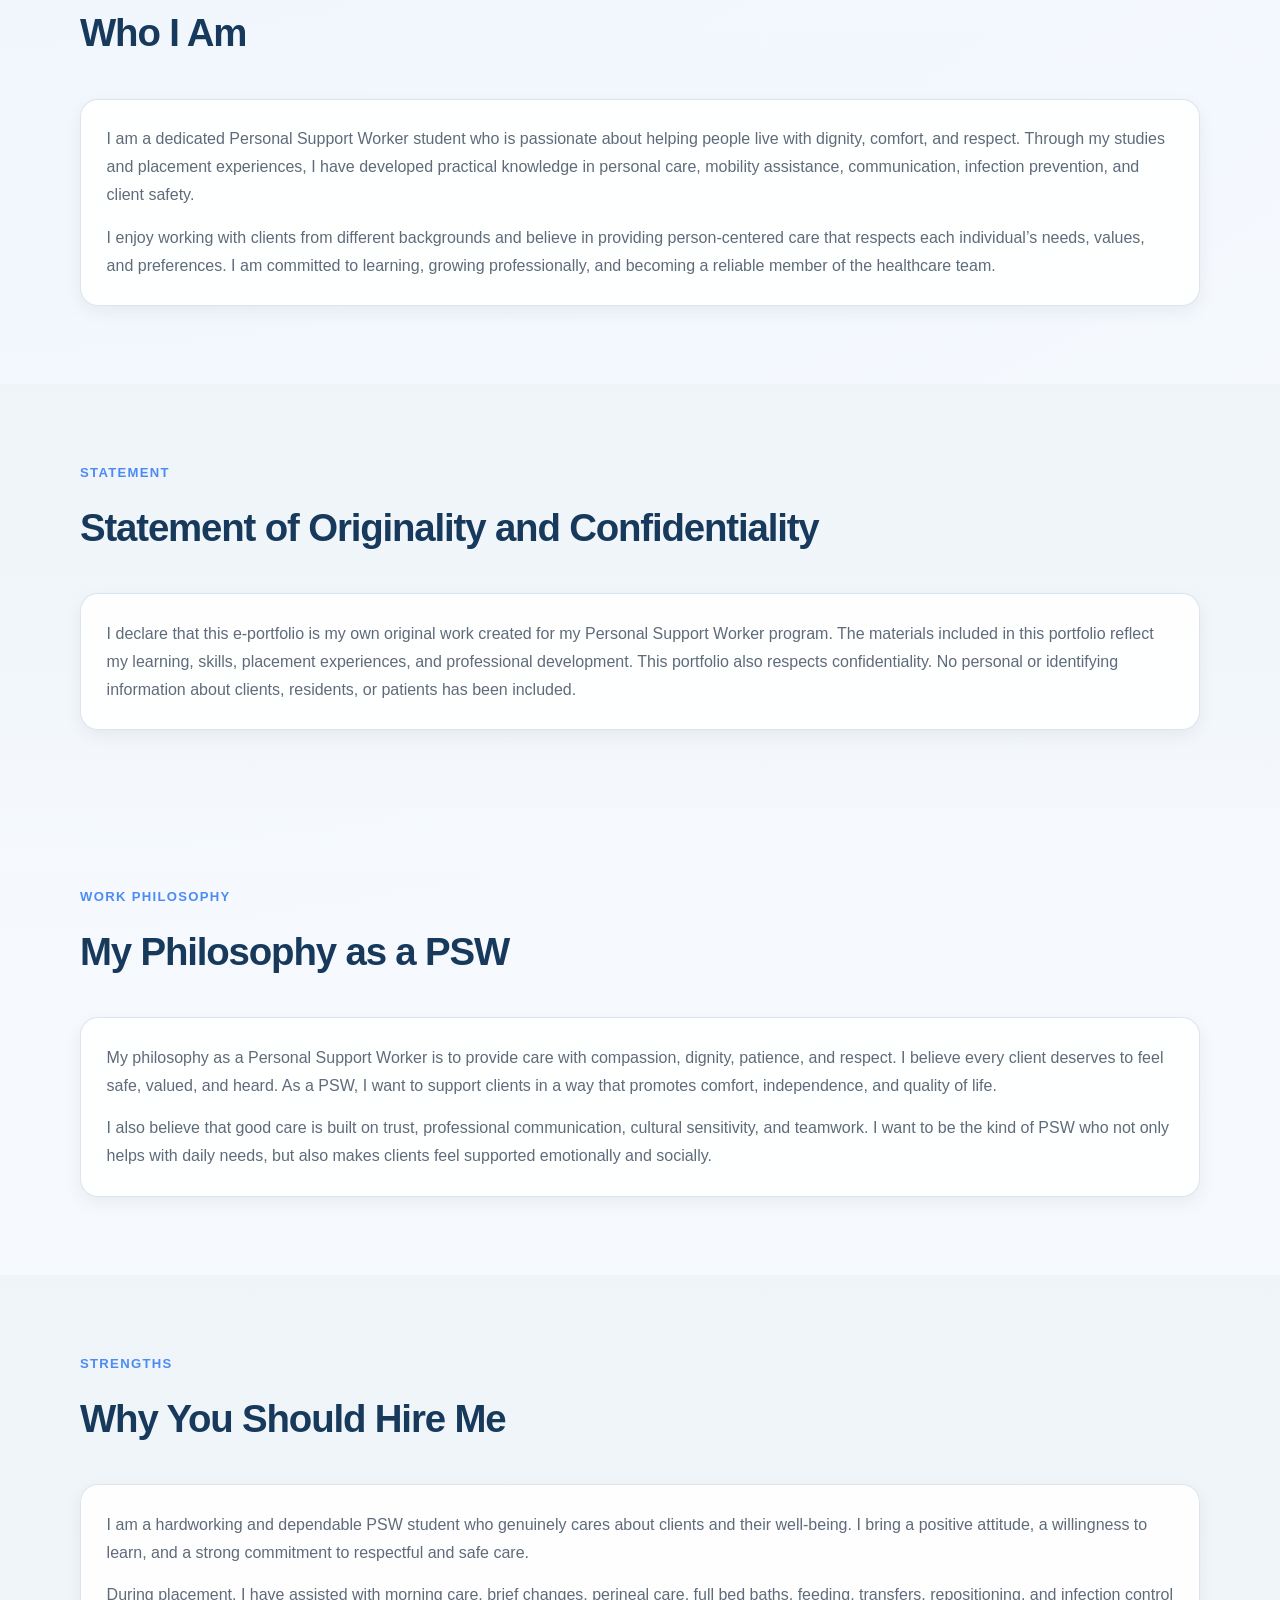
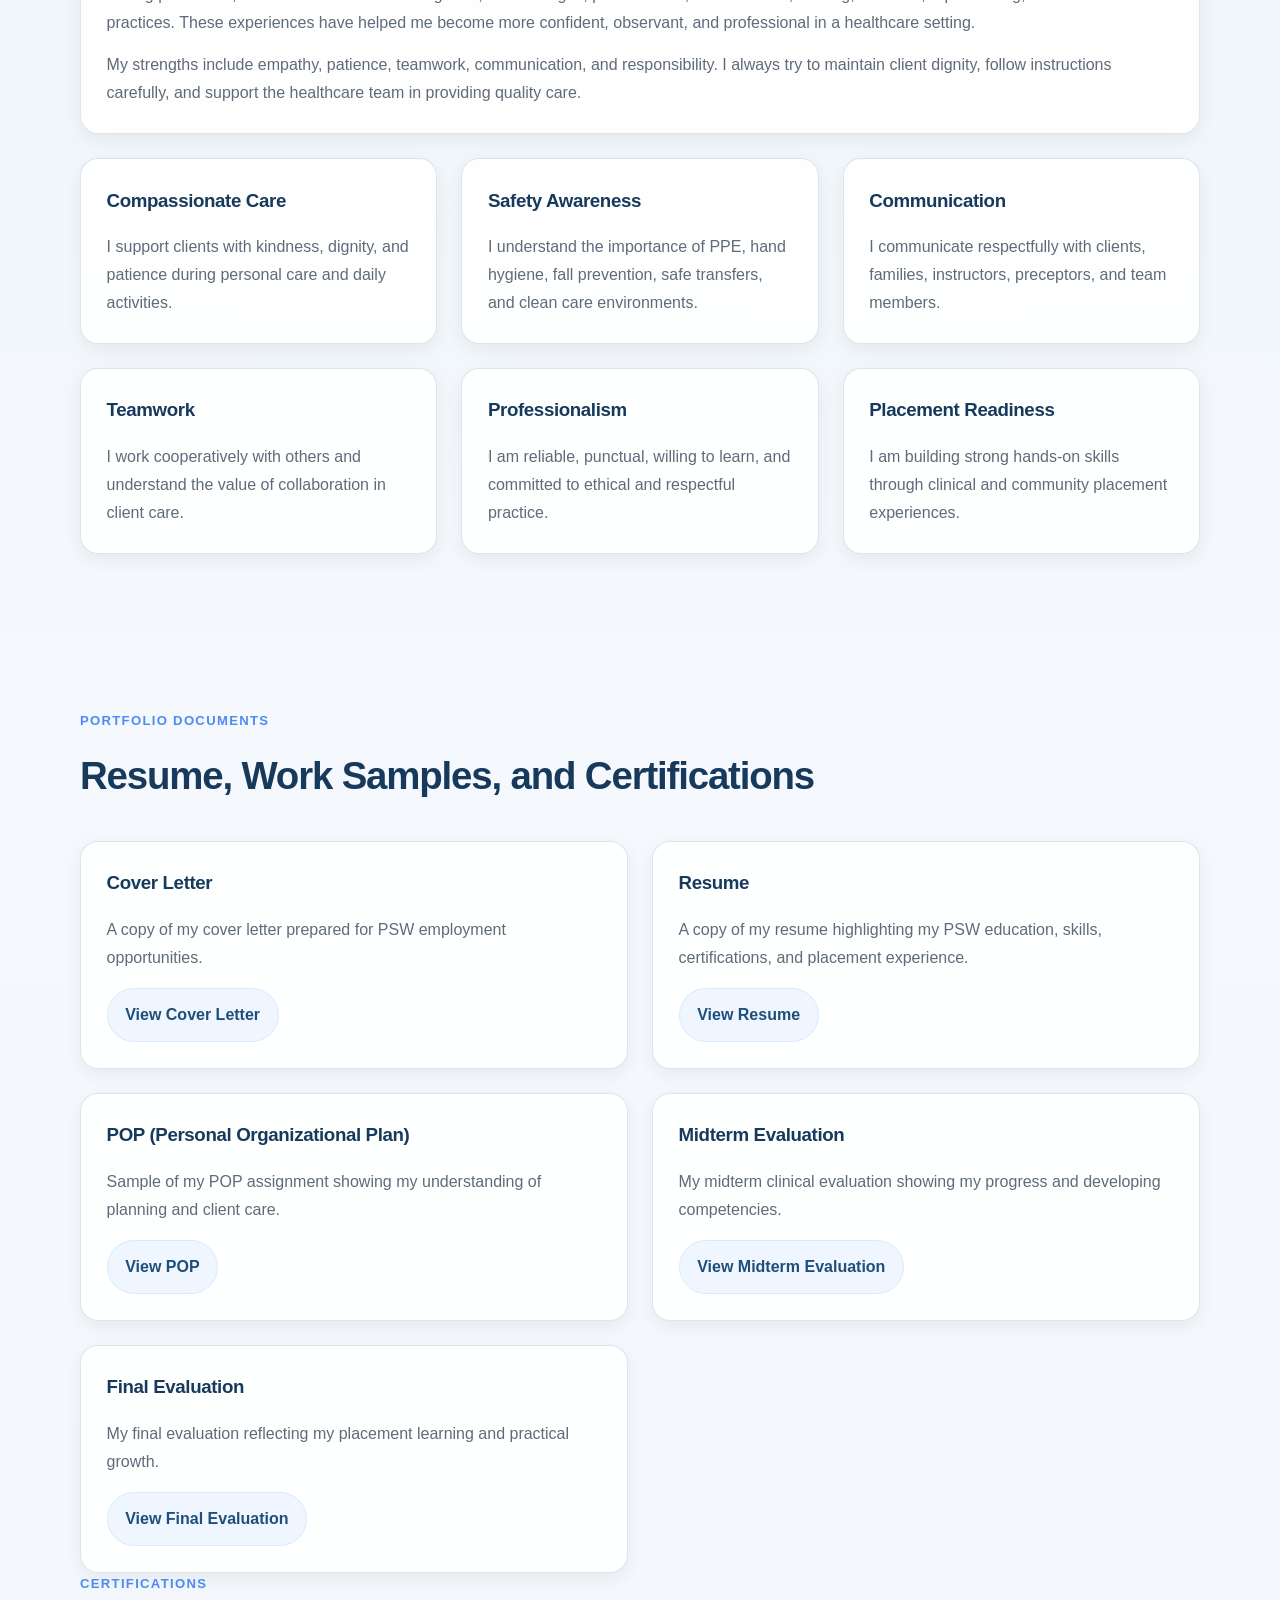
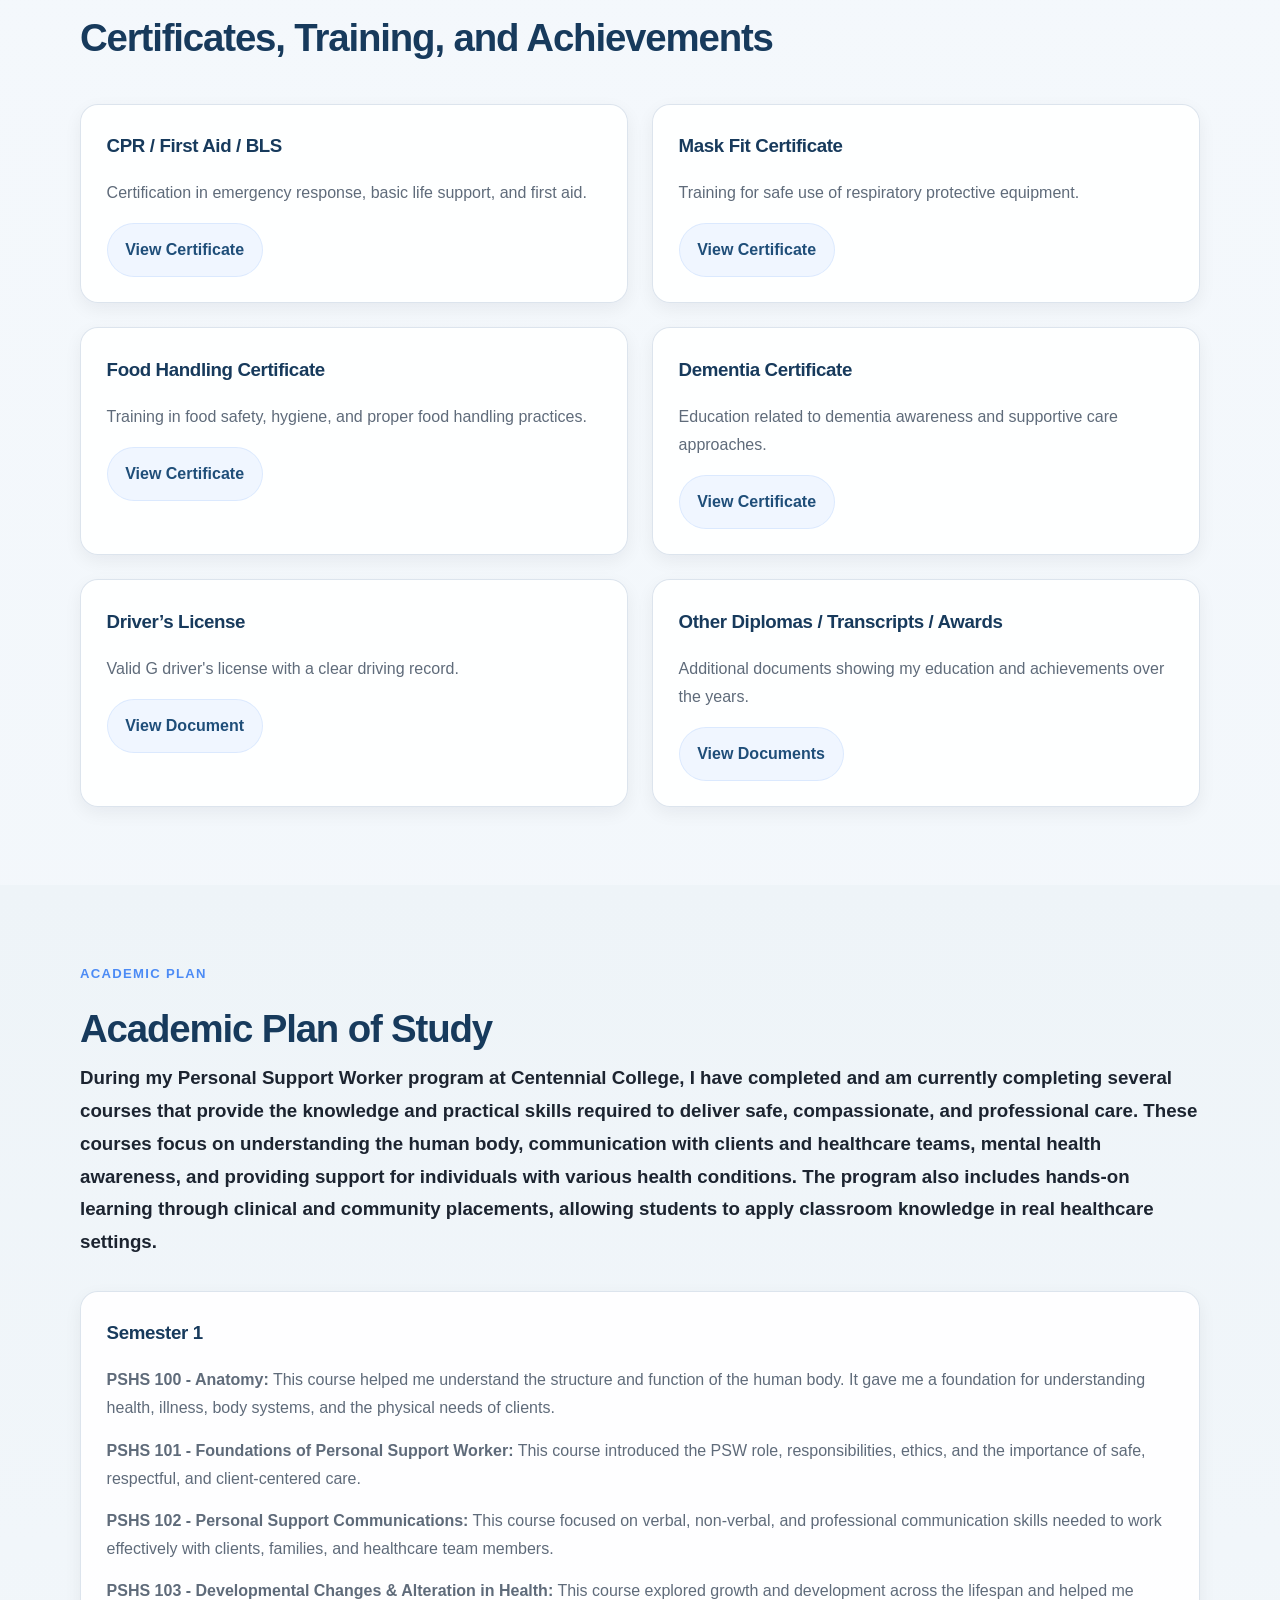
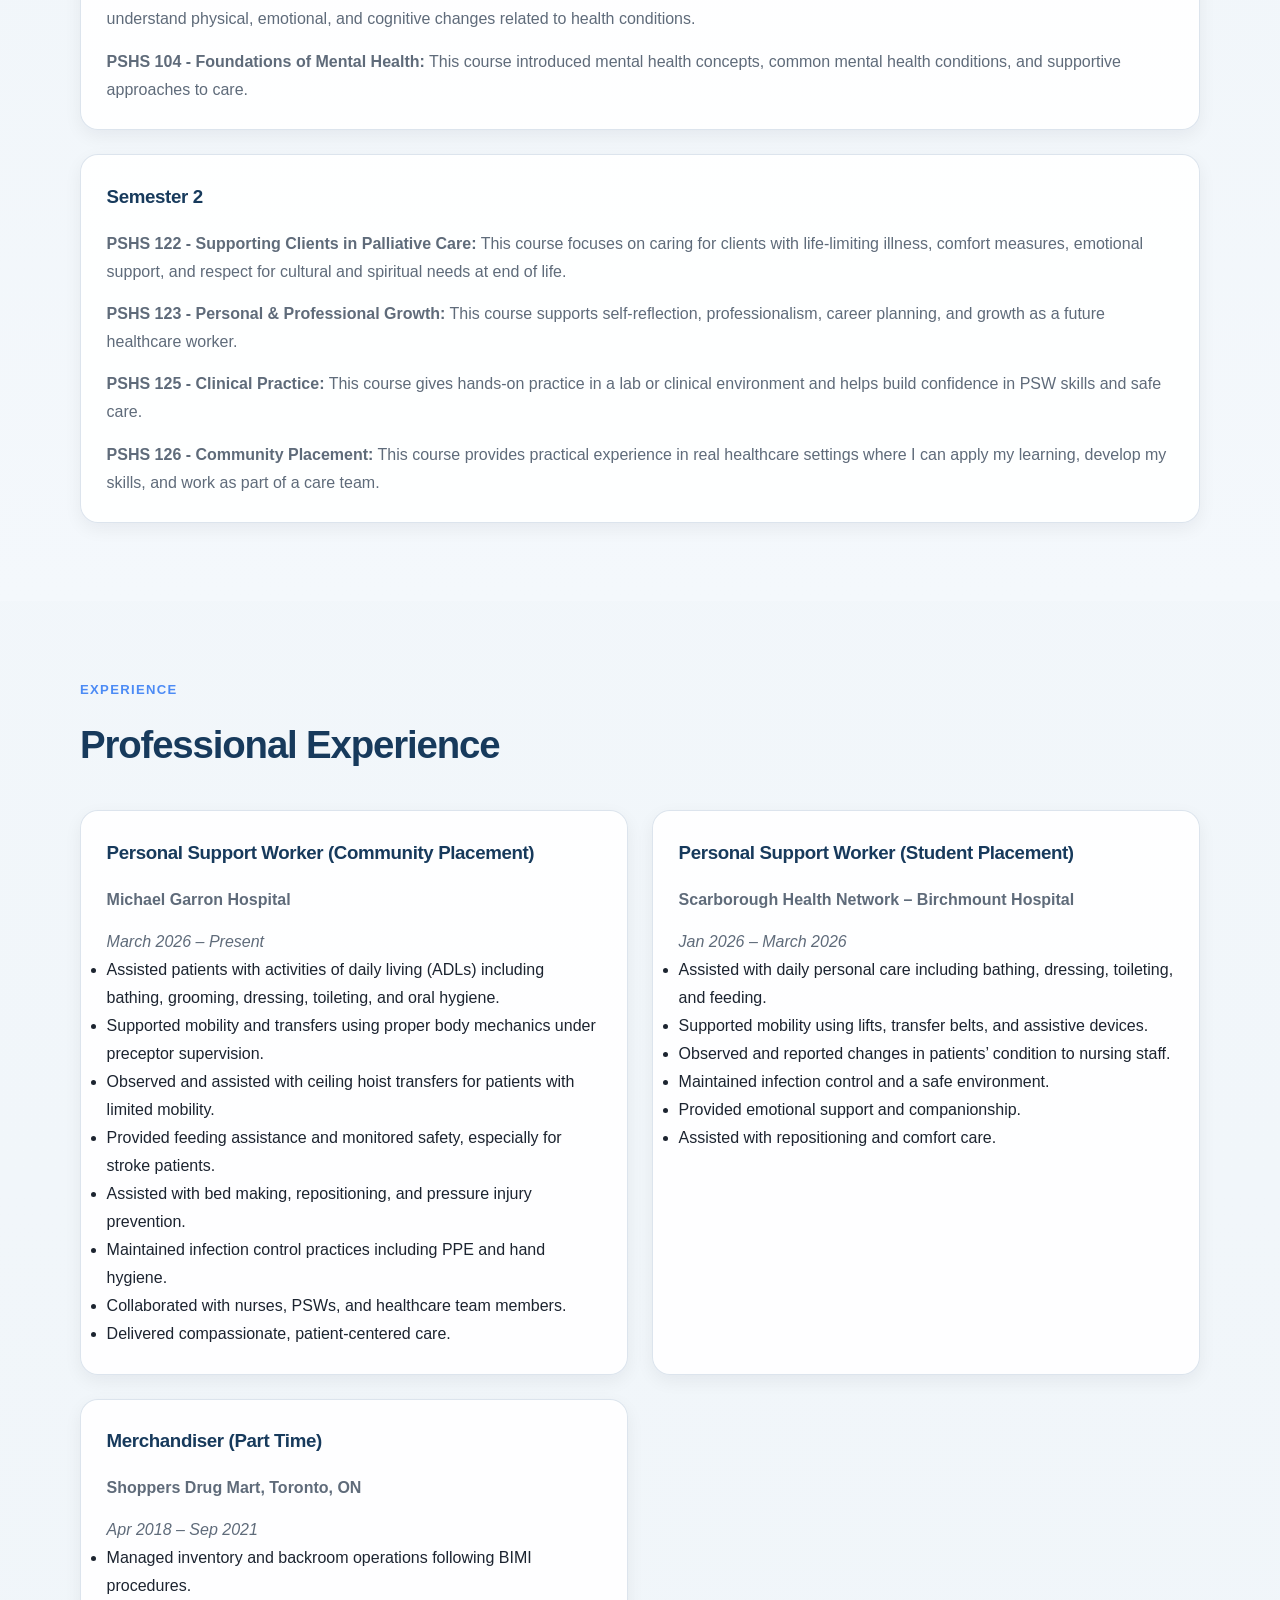
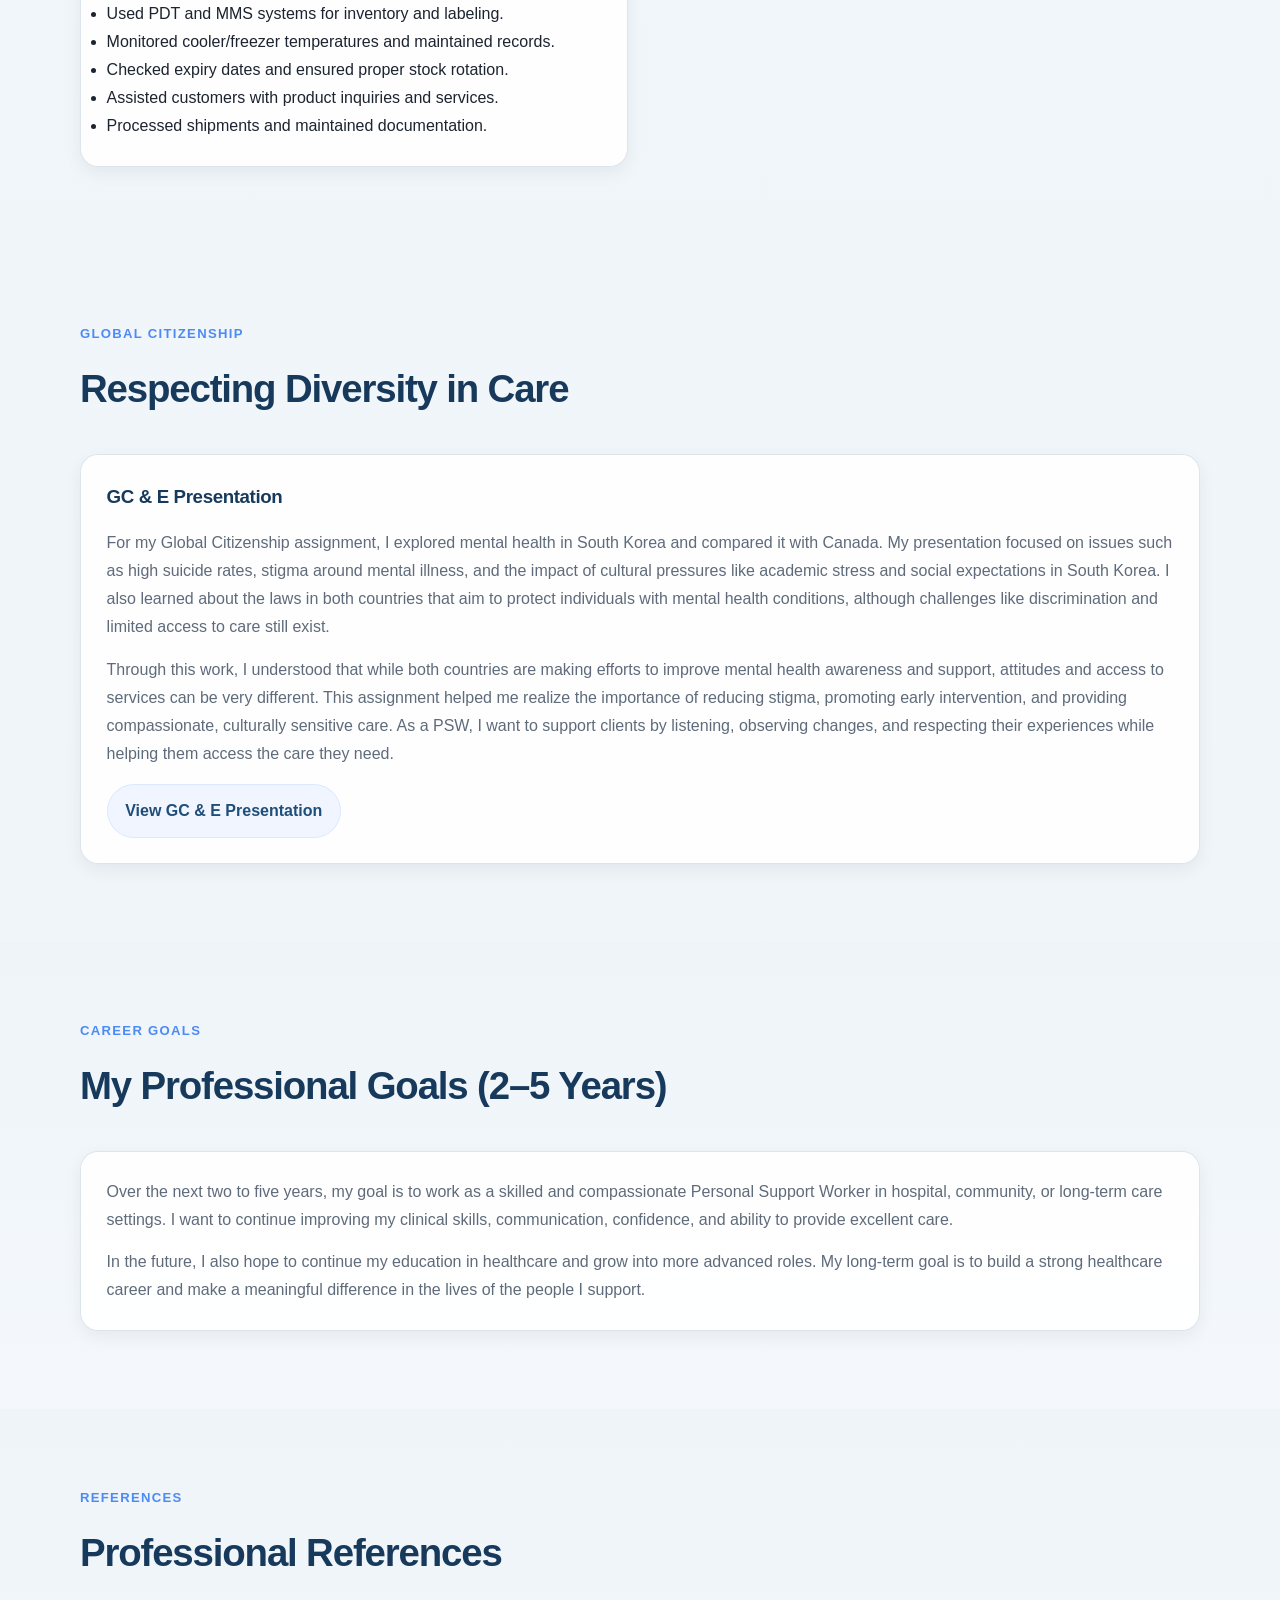
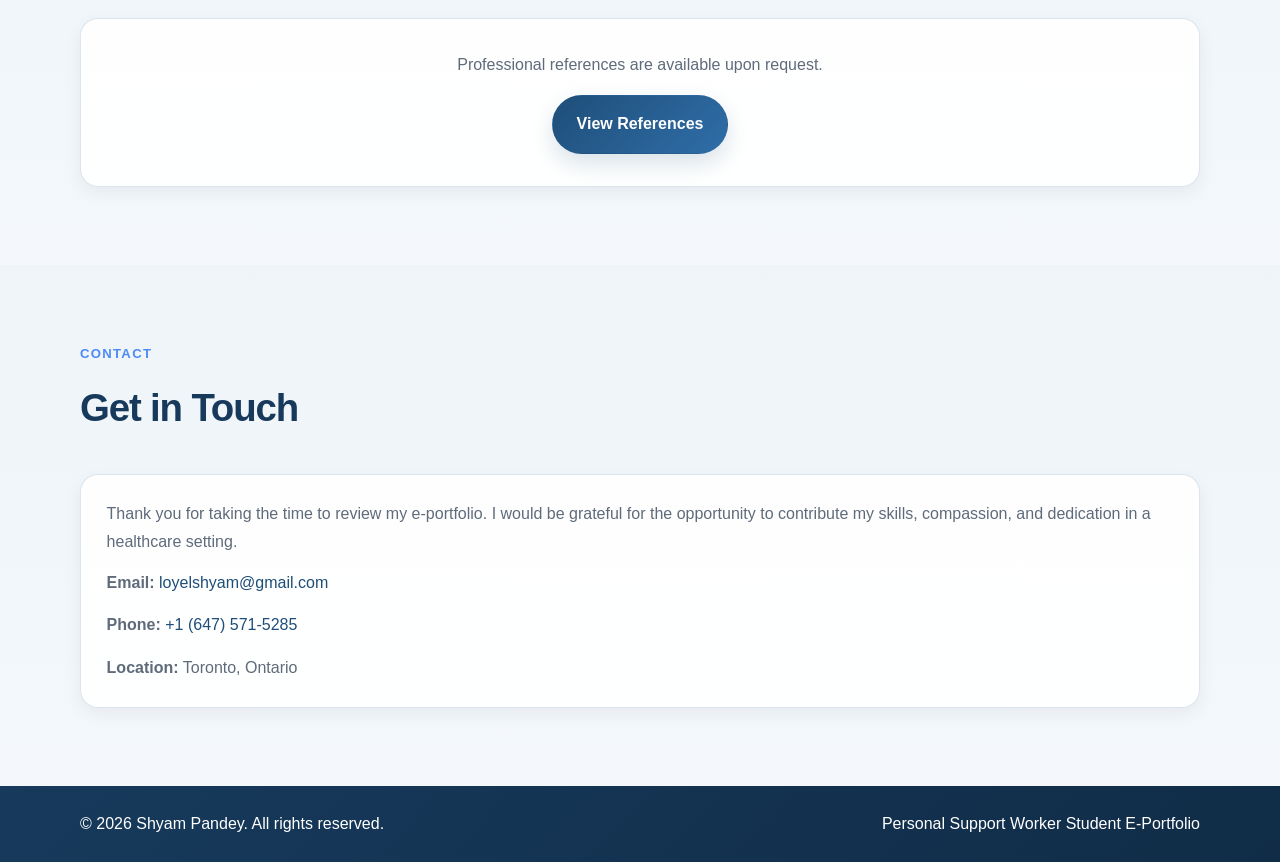
==== commit ed4a92c3: "Done" ====
--- a/index.html
+++ b/index.html
@@ -449,7 +449,7 @@
             <p>
               Additional documents showing my education and achievements over the years.
             </p>
-            <a href="assets/certificates/transcripts.pdf" target="_blank" class="cert-link">View Documents</a>
+            <a href="assets/certificates/diploma-certificate.pdf" target="_blank" class="cert-link">View Documents</a>
           </div>
         </div>
       </div>
@@ -460,6 +460,12 @@
         <div class="section-heading">
           <p class="section-tag">Academic Plan</p>
           <h2>Academic Plan of Study</h2>
+          <h3>During my Personal Support Worker program at Centennial College, I have completed and am currently completing 
+            several courses that provide the knowledge and practical skills required to deliver safe, compassionate, and 
+            professional care. These courses focus on understanding the human body, communication with clients and healthcare
+             teams, mental health awareness, and providing support for individuals with various health conditions. 
+             The program also includes hands-on learning through clinical and community placements, allowing students to 
+             apply classroom knowledge in real healthcare settings.</h3>
         </div>
 
         <div class="card">
@@ -586,18 +592,21 @@
         </div>
 
         <div class="card">
-          <p>
-            For my Global Citizenship assignment, I explored how different cultures understand death
-            and dying. My presentation focused on Buddhist practices from Nepal and Muslim practices
-            from Pakistan. Through this work, I learned that death rituals may be different across
-            cultures, but respect, family support, prayer, and dignity are deeply important in many
-            traditions.
-          </p>
-          <p>
-            This assignment helped me understand the importance of culturally sensitive care. As a PSW,
-            I want to respect each client’s beliefs and support them and their families in a meaningful
-            and compassionate way.
-          </p>
+          <h3>GC & E Presentation</h3>
+          <p>
+            <p> For my Global Citizenship assignment, I explored mental health in South Korea and compared it with Canada. 
+              My presentation focused on issues such as high suicide rates, stigma around mental illness, and the impact 
+              of cultural pressures like academic stress and social expectations in South Korea. I also learned about the 
+              laws in both countries that aim to protect individuals with mental health conditions, although challenges 
+              like discrimination and limited access to care still exist. 
+            </p> 
+            <p> Through this work, I understood that while both countries are making efforts to improve mental health 
+              awareness and support, attitudes and access to services can be very different. This assignment helped me 
+              realize the importance of reducing stigma, promoting early intervention, and providing compassionate, 
+              culturally sensitive care. As a PSW, I want to support clients by listening, observing changes, and 
+              respecting their experiences while helping them access the care they need. 
+            </p>
+          <a href="assets/certificates/gce.pdf" target="_blank" class="cert-link">View GC & E Presentation</a>
         </div>
       </div>
     </section>
